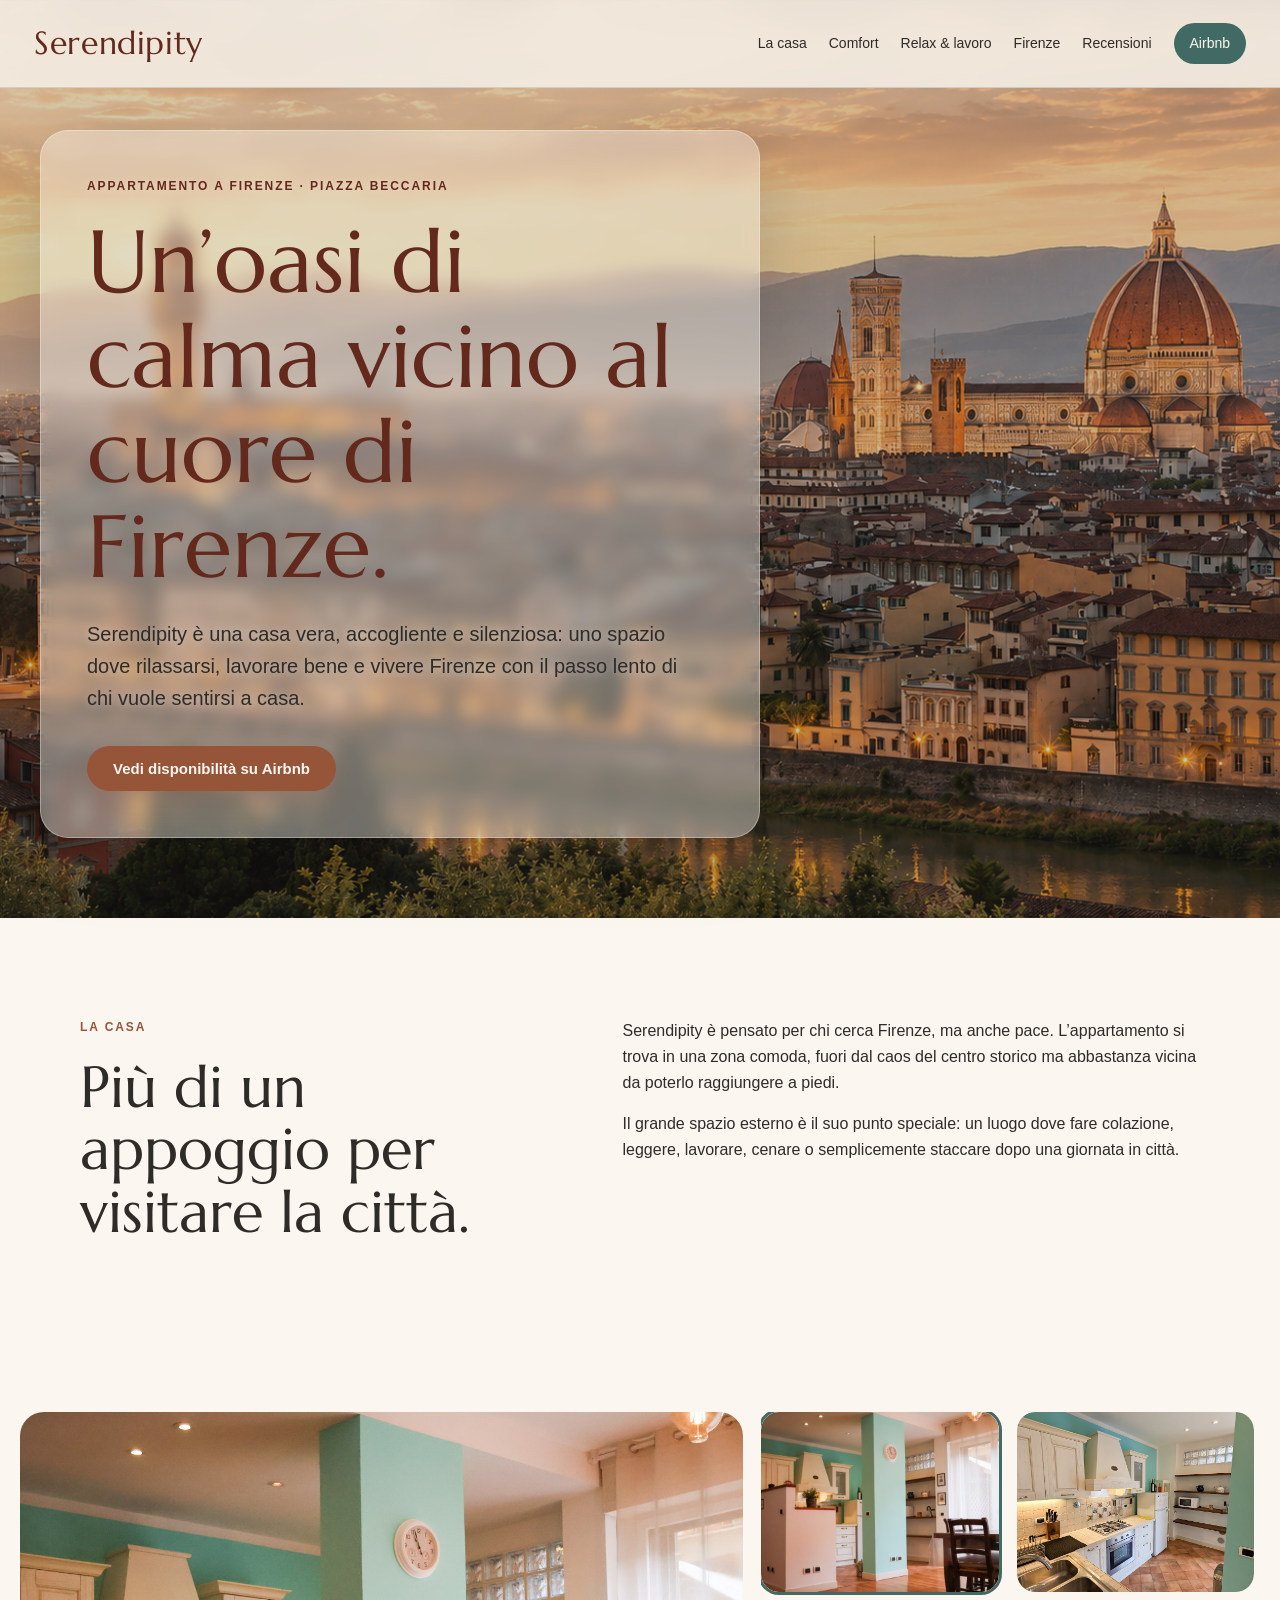
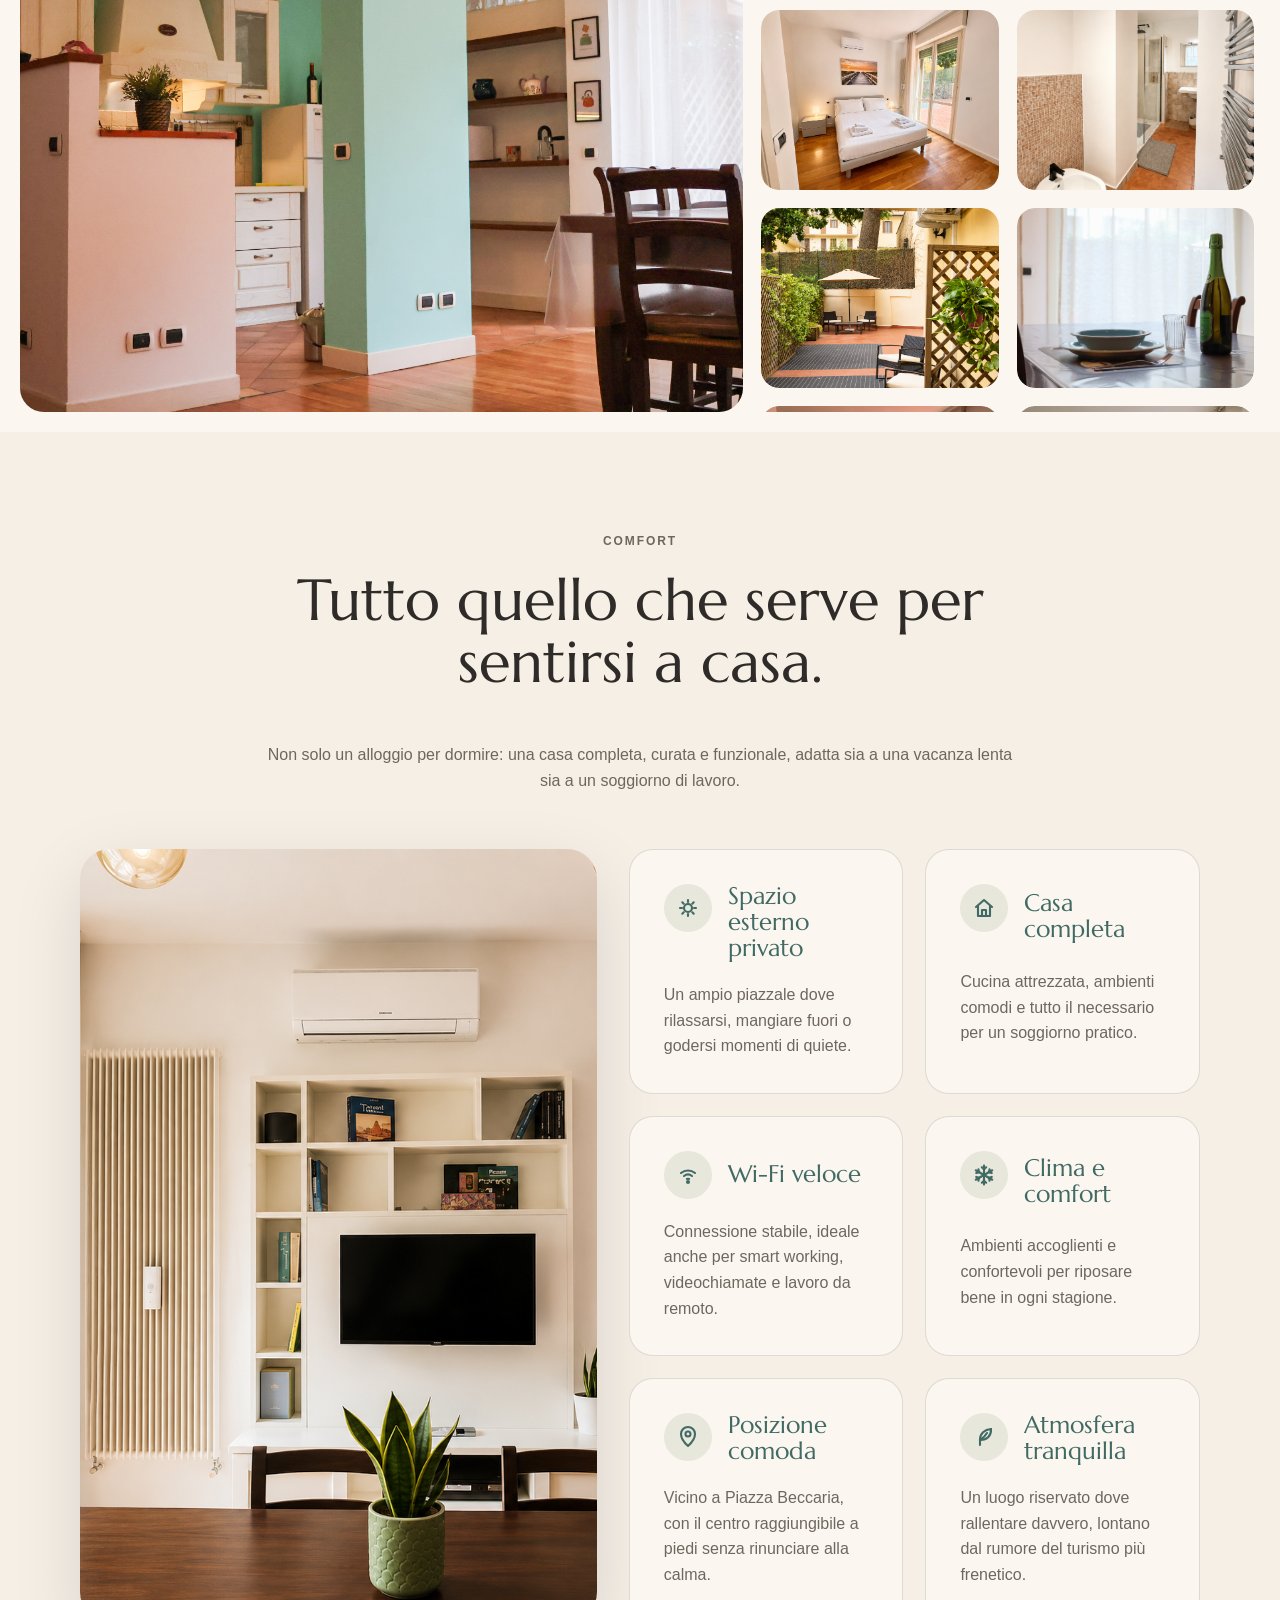
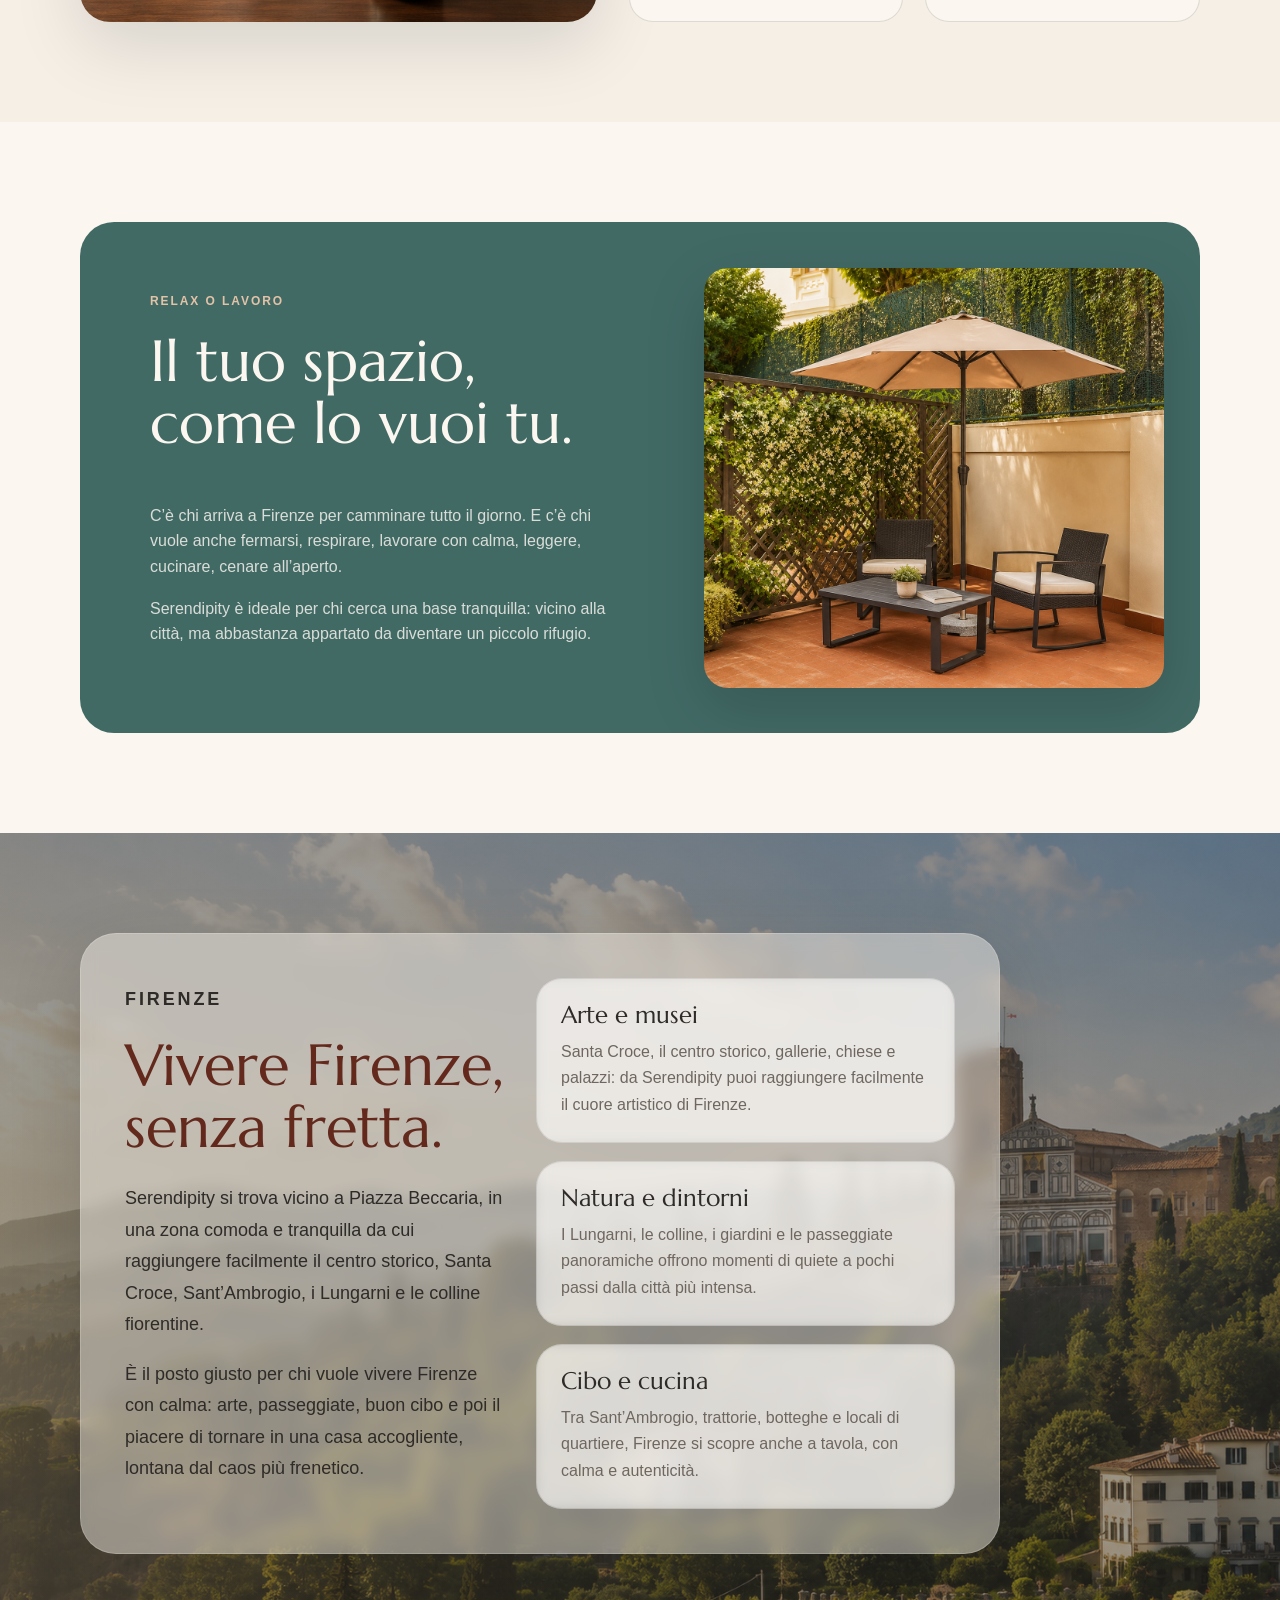
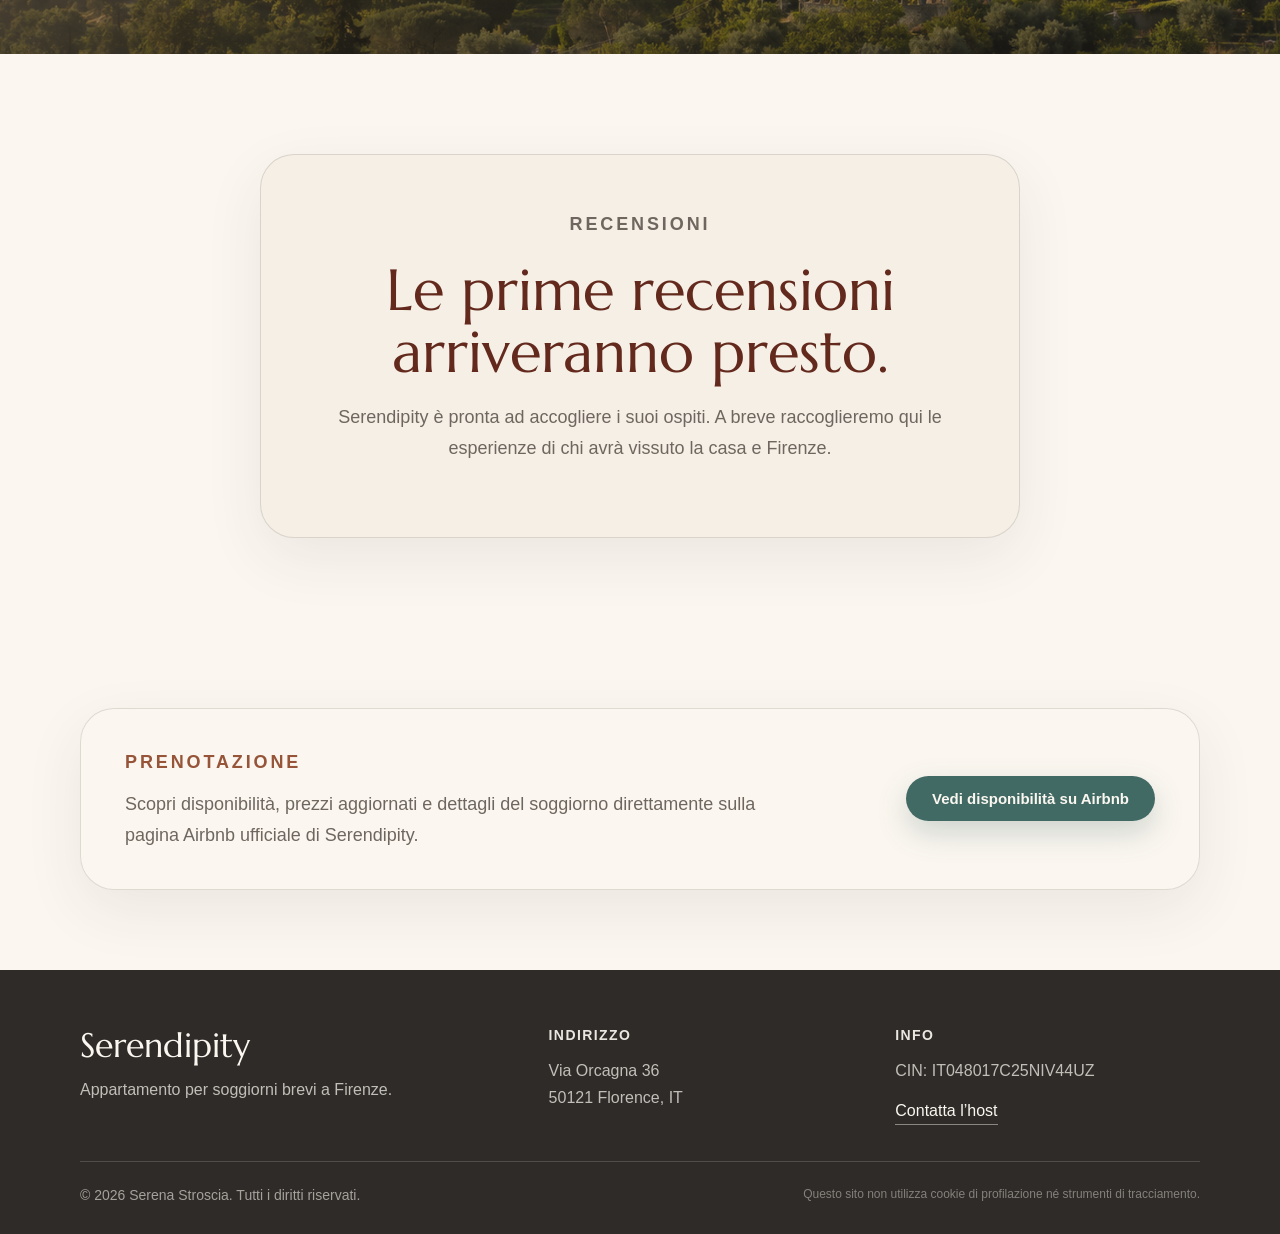
==== index.html @ 9a4d309a "Add files via upload sito serendipity versione 01" ====
<!DOCTYPE html>
<html lang="it">

<head>
  <meta charset="UTF-8" />
  <meta name="viewport" content="width=device-width, initial-scale=1.0" />

  <title>Serendipity Firenze Beccaria</title>
  <meta name="description"
    content="Serendipity Firenze Beccaria: un appartamento accogliente con spazio esterno privato, vicino al centro di Firenze." />

  <link rel="stylesheet" href="style.css" />
</head>

<body>

  <!-- HEADER -->
  <header class="site-header">
    <a href="#" class="logo">Serendipity</a>

    <nav class="main-nav">
      <a href="#casa">La casa</a>
      <a href="#servizi">Comfort</a>
      <a href="#relax">Relax & lavoro</a>
      <a href="#quartiere">Firenze</a>
      <a href="#recensioni">Recensioni</a>
      <a class="nav-cta" href="https://www.airbnb.it/h/serendipityfirenzebeccaria" target="_blank"
        rel="noopener noreferrer">
        Airbnb
      </a>
    </nav>
  </header>

  <!-- HERO -->
  <section class="hero">
    <div class="hero-content">
      <p class="eyebrow">Appartamento a Firenze · Piazza Beccaria</p>
      <h1>Un’oasi di calma vicino al cuore di Firenze.</h1>
      <p class="hero-text">
        Serendipity è una casa vera, accogliente e silenziosa: uno spazio dove rilassarsi,
        lavorare bene e vivere Firenze con il passo lento di chi vuole sentirsi a casa.
      </p>
      <a href="#prenota" class="btn primary">Vedi disponibilità su Airbnb</a>
    </div>
  </section>

  <!-- INTRO -->
  <section id="casa" class="section intro-section">
    <div class="container two-columns">
      <div>
        <p class="eyebrow">La casa</p>
        <h2>Più di un appoggio per visitare la città.</h2>
      </div>

      <div>
        <p>
          Serendipity è pensato per chi cerca Firenze, ma anche pace. L’appartamento si trova
          in una zona comoda, fuori dal caos del centro storico ma abbastanza vicina da poterlo
          raggiungere a piedi.
        </p>
        <p>
          Il grande spazio esterno è il suo punto speciale: un luogo dove fare colazione,
          leggere, lavorare, cenare o semplicemente staccare dopo una giornata in città.
        </p>
      </div>
    </div>
  </section>

  <!-- GALLERY -->
  <section class="gallery-section">
    <div class="gallery-viewer">
      <div class="gallery-featured">
        <img id="featuredImage" src="img/living.jpg" alt="Soggiorno di Serendipity">
      </div>

      <div class="gallery-thumbs">
        <button class="thumb is-active" type="button" data-full="img/living.jpg" data-alt="Soggiorno di Serendipity">
          <img src="img/living.jpg" alt="Anteprima soggiorno di Serendipity">
        </button>

        <button class="thumb" type="button" data-full="img/cucina.jpg" data-alt="Cucina di Serendipity">
          <img src="img/cucina.jpg" alt="Anteprima cucina di Serendipity">
        </button>

        <button class="thumb" type="button" data-full="img/camera.png" data-alt="Camera da letto di Serendipity">
          <img src="img/camera.png" alt="Anteprima camera da letto di Serendipity">
        </button>

        <button class="thumb" type="button" data-full="img/bagno.png" data-alt="Bagno di Serendipity">
          <img src="img/bagno.png" alt="Anteprima bagno di Serendipity">
        </button>

        <button class="thumb" type="button" data-full="img/esterno.png"
          data-alt="Spazio esterno privato di Serendipity">
          <img src="img/esterno.png" alt="Anteprima spazio esterno privato di Serendipity">
        </button>

        <button class="thumb" type="button" data-full="img/dettaglio.jpg" data-alt="Dettaglio di Serendipity">
          <img src="img/dettaglio.jpg" alt="Anteprima dettaglio di Serendipity">
        </button>

        <button class="thumb" type="button" data-full="img/foto-7.jpg" data-alt="Camera 01 di Serendipity">
          <img src="img/foto-7.jpg" alt="Anteprima camera 01 di Serendipity">
        </button>

        <button class="thumb" type="button" data-full="img/foto-8.jpg" data-alt="Camera 02 di Serendipity">
          <img src="img/foto-8.jpg" alt="Anteprima camera 02 di Serendipity">
        </button>

        <button class="thumb" type="button" data-full="img/foto-9.jpg" data-alt="Soggiorno 01 di Serendipity">
          <img src="img/foto-9.jpg" alt="Anteprima soggiorno 01 di Serendipity">
        </button>

        <button class="thumb" type="button" data-full="img/foto-10.jpg" data-alt="Soggiorno 02 di Serendipity">
          <img src="img/foto-10.jpg" alt="Anteprima soggiorno 02 di Serendipity">
        </button>

        <button class="thumb" type="button" data-full="img/foto-11.jpg" data-alt="Camera 03 di Serendipity">
          <img src="img/foto-11.jpg" alt="Anteprima camera 03 di Serendipity">
        </button>

        <button class="thumb" type="button" data-full="img/foto-12.jpg" data-alt="Esterno 01 di Serendipity">
          <img src="img/foto-12.jpg" alt="Anteprima esterno 01 di Serendipity">
        </button>

        <button class="thumb" type="button" data-full="img/foto-13.jpg" data-alt="Bagno 01 di Serendipity">
          <img src="img/foto-13.jpg" alt="Anteprima bagno 01 di Serendipity">
        </button>

        <button class="thumb" type="button" data-full="img/foto-14.jpg" data-alt="Soggiorno 03 di Serendipity">
          <img src="img/foto-14.jpg" alt="Anteprima soggiorno 03 di Serendipity">
        </button>

        <button class="thumb" type="button" data-full="img/foto-15.jpg" data-alt="Soggiorno 04 di Serendipity">
          <img src="img/foto-15.jpg" alt="Anteprima soggiorno 04 di Serendipity">
        </button>

        <button class="thumb" type="button" data-full="img/foto-16.jpg" data-alt="Esterno 02 di Serendipity">
          <img src="img/foto-16.jpg" alt="Anteprima esterno 02 di Serendipity">
        </button>
      </div>
    </div>
  </section>

  <!-- SERVIZI -->
  <section id="servizi" class="section services-section">
    <div class="container">
      <div class="section-heading center">
        <p class="eyebrow">Comfort</p>
        <h2>Tutto quello che serve per sentirsi a casa.</h2>
        <p>
          Non solo un alloggio per dormire: una casa completa, curata e funzionale,
          adatta sia a una vacanza lenta sia a un soggiorno di lavoro.
        </p>
      </div>

      <div class="comfort-grid">
        <div class="comfort-image">
          <img src="img/comfort.png" alt="Zona living e comfort di Serendipity">
        </div>

        <div class="cards-grid">
          <article class="card">
            <span class="icon" aria-hidden="true">
              <svg viewBox="0 0 24 24">
                <path d="M12 4v2" />
                <path d="M12 18v2" />
                <path d="M4 12h2" />
                <path d="M18 12h2" />
                <path d="M6.3 6.3l1.4 1.4" />
                <path d="M16.3 16.3l1.4 1.4" />
                <path d="M17.7 6.3l-1.4 1.4" />
                <path d="M7.7 16.3l-1.4 1.4" />
                <circle cx="12" cy="12" r="4" />
              </svg>
            </span>
            <h3>Spazio esterno privato</h3>
            <p>Un ampio piazzale dove rilassarsi, mangiare fuori o godersi momenti di quiete.</p>
          </article>

          <article class="card">
            <span class="icon" aria-hidden="true">
              <svg viewBox="0 0 24 24">
                <path d="M4 11l8-7 8 7" />
                <path d="M6 10.5V20h12v-9.5" />
                <path d="M10 20v-6h4v6" />
              </svg>
            </span>
            <h3>Casa completa</h3>
            <p>Cucina attrezzata, ambienti comodi e tutto il necessario per un soggiorno pratico.</p>
          </article>

          <article class="card">
            <span class="icon" aria-hidden="true">
              <svg viewBox="0 0 24 24">
                <path d="M5 10a11 11 0 0 1 14 0" />
                <path d="M8 13a6.5 6.5 0 0 1 8 0" />
                <path d="M11 16a2 2 0 0 1 2 0" />
                <circle cx="12" cy="19" r="1" />
              </svg>
            </span>
            <h3>Wi-Fi veloce</h3>
            <p>Connessione stabile, ideale anche per smart working, videochiamate e lavoro da remoto.</p>
          </article>

          <article class="card">
            <span class="icon" aria-hidden="true">
              <svg viewBox="0 0 24 24" xmlns="http://www.w3.org/2000/svg">
                <g>
                  <path d="M12 12V2.5" />
                  <path d="M12 6.3L9.8 4.3" />
                  <path d="M12 6.3L14.2 4.3" />
                </g>

                <g transform="rotate(60 12 12)">
                  <path d="M12 12V2.5" />
                  <path d="M12 6.3L9.8 4.3" />
                  <path d="M12 6.3L14.2 4.3" />
                </g>

                <g transform="rotate(120 12 12)">
                  <path d="M12 12V2.5" />
                  <path d="M12 6.3L9.8 4.3" />
                  <path d="M12 6.3L14.2 4.3" />
                </g>

                <g transform="rotate(180 12 12)">
                  <path d="M12 12V2.5" />
                  <path d="M12 6.3L9.8 4.3" />
                  <path d="M12 6.3L14.2 4.3" />
                </g>

                <g transform="rotate(240 12 12)">
                  <path d="M12 12V2.5" />
                  <path d="M12 6.3L9.8 4.3" />
                  <path d="M12 6.3L14.2 4.3" />
                </g>

                <g transform="rotate(300 12 12)">
                  <path d="M12 12V2.5" />
                  <path d="M12 6.3L9.8 4.3" />
                  <path d="M12 6.3L14.2 4.3" />
                </g>
              </svg>
            </span>

            <h3>Clima e comfort</h3>
            <p>Ambienti accoglienti e confortevoli per riposare bene in ogni stagione.</p>
          </article>

          <article class="card">
            <span class="icon" aria-hidden="true">
              <svg viewBox="0 0 24 24">
                <path d="M12 21s7-6.2 7-12a7 7 0 0 0-14 0c0 5.8 7 12 7 12z" />
                <circle cx="12" cy="9" r="2.5" />
              </svg>
            </span>
            <h3>Posizione comoda</h3>
            <p>Vicino a Piazza Beccaria, con il centro raggiungibile a piedi senza rinunciare alla calma.</p>
          </article>

          <article class="card">
            <span class="icon" aria-hidden="true">
              <svg viewBox="0 0 24 24">
                <path d="M19 4c-6.5.5-11 4.8-11 10.5V20" />
                <path d="M19 4c.3 6.8-3.8 11-10.5 11" />
                <path d="M8 15c2.5-1.4 5-3.8 7-7" />
              </svg>
            </span>
            <h3>Atmosfera tranquilla</h3>
            <p>Un luogo riservato dove rallentare davvero, lontano dal rumore del turismo più frenetico.</p>
          </article>
        </div>
      </div>
    </div>
  </section>

  <!-- RELAX / LAVORO -->
  <section id="relax" class="section split-section">
    <div class="container split-card">
      <div class="split-text">
        <p class="eyebrow">Relax o lavoro</p>
        <h2>Il tuo spazio, come lo vuoi tu.</h2>
        <p>
          C’è chi arriva a Firenze per camminare tutto il giorno. E c’è chi vuole anche fermarsi,
          respirare, lavorare con calma, leggere, cucinare, cenare all’aperto.
        </p>
        <p>
          Serendipity è ideale per chi cerca una base tranquilla: vicino alla città, ma abbastanza
          appartato da diventare un piccolo rifugio.
        </p>
      </div>

      <div class="split-visual">
        <img class="relax-photo" src="img/relax-esterno.png" alt="Spazio esterno per relax e lavoro">
      </div>
    </div>
  </section>

  <!-- FIRENZE -->
  <section id="quartiere" class="section neighborhood-section">
    <div class="container">
      <div class="neighborhood-panel">
        <div class="neighborhood-content">
          <p class="eyebrow">Firenze</p>
          <h2>Vivere Firenze, senza fretta.</h2>
          <p>
            Serendipity si trova vicino a Piazza Beccaria, in una zona comoda e tranquilla
            da cui raggiungere facilmente il centro storico, Santa Croce, Sant’Ambrogio,
            i Lungarni e le colline fiorentine.
          </p>
          <p>
            È il posto giusto per chi vuole vivere Firenze con calma: arte, passeggiate,
            buon cibo e poi il piacere di tornare in una casa accogliente, lontana dal caos
            più frenetico.
          </p>
        </div>

        <div class="neighborhood-cards">
          <article class="place-card">
            <h3>Arte e musei</h3>
            <p>
              Santa Croce, il centro storico, gallerie, chiese e palazzi: da Serendipity
              puoi raggiungere facilmente il cuore artistico di Firenze.
            </p>
          </article>

          <article class="place-card">
            <h3>Natura e dintorni</h3>
            <p>
              I Lungarni, le colline, i giardini e le passeggiate panoramiche offrono
              momenti di quiete a pochi passi dalla città più intensa.
            </p>
          </article>

          <article class="place-card">
            <h3>Cibo e cucina</h3>
            <p>
              Tra Sant’Ambrogio, trattorie, botteghe e locali di quartiere, Firenze si
              scopre anche a tavola, con calma e autenticità.
            </p>
          </article>
        </div>
      </div>
    </div>
  </section>

  <!-- RECENSIONI -->
  <section id="recensioni" class="section reviews-section">
    <div class="container">
      <div class="coming-soon-box">
        <p class="eyebrow">Recensioni</p>
        <h2>Le prime recensioni arriveranno presto.</h2>
        <p>
          Serendipity è pronta ad accogliere i suoi ospiti. A breve raccoglieremo qui
          le esperienze di chi avrà vissuto la casa e Firenze.
        </p>
      </div>
    </div>
  </section>

  <!-- PRENOTA -->
  <section id="prenota" class="section booking-section">
    <div class="container">
      <div class="booking-card">
        <div class="booking-text">
          <p class="eyebrow">Prenotazione</p>
          <p>
            Scopri disponibilità, prezzi aggiornati e dettagli del soggiorno direttamente
            sulla pagina Airbnb ufficiale di Serendipity.
          </p>
        </div>

        <a class="btn primary" href="https://www.airbnb.it/h/serendipityfirenzebeccaria" target="_blank"
          rel="noopener noreferrer">
          Vedi disponibilità su Airbnb
        </a>
      </div>
    </div>
  </section>

  <!-- FOOTER -->
  <footer class="site-footer">
    <div class="container">
      <div class="footer-grid">
        <div class="footer-brand">
          <h2>Serendipity</h2>
          <p>Appartamento per soggiorni brevi a Firenze.</p>
        </div>

        <div class="footer-info">
          <h3>Indirizzo</h3>
          <p>
            Via Orcagna 36<br>
            50121 Florence, IT
          </p>
        </div>

        <div class="footer-info">
          <h3>Info</h3>
          <p>CIN: IT048017C25NIV44UZ</p>
          <a href="https://www.airbnb.it/contact_host/1659531297505461030/send_message" target="_blank"
            rel="noopener noreferrer">
            Contatta l’host
          </a>
        </div>
      </div>

      <div class="footer-bottom">
        <p>© 2026 Serena Stroscia. Tutti i diritti riservati.</p>
        <p class="footer-disclaimer">
          Questo sito non utilizza cookie di profilazione né strumenti di tracciamento.
        </p>
      </div>
    </div>
  </footer>

  <!-- Cambio immagine gallery -->
  <script>
    const featuredImage = document.getElementById("featuredImage");
    const thumbs = document.querySelectorAll(".thumb");

    thumbs.forEach((thumb) => {
      thumb.addEventListener("click", () => {
        const newSrc = thumb.dataset.full;
        const newAlt = thumb.dataset.alt;

        featuredImage.src = newSrc;
        featuredImage.alt = newAlt;

        thumbs.forEach((item) => item.classList.remove("is-active"));
        thumb.classList.add("is-active");
      });
    });
  </script>

</body>

</html>
---- style.css ----
@font-face {
  font-family: "Inter";
  src: url("fonts/Inter/Inter.ttf") format("truetype");
  font-weight: 100 900;
  font-style: normal;
  font-display: swap;
}

@font-face {
  font-family: "Marcellus";
  src: url("fonts/Marcellus/Marcellus-Regular.ttf") format("truetype");
  font-weight: 400;
  font-style: normal;
  font-display: swap;
}

:root {
  --cream: #F5EFE6;
  --cream-light: #FBF7F0;
  --sage: #8F997C;
  --terracotta: #965439;
  --rosewood: #63291D;
  --teal: #426A65;
  --dark: #2E2B28;
  --muted: #6F675F;
  --line: rgba(46, 43, 40, 0.14);
}

* {
  box-sizing: border-box;
}

html {
  scroll-behavior: smooth;
}

body {
  margin: 0;
  font-family: "Inter", Arial, Helvetica, sans-serif;
  background: var(--cream);
  color: var(--dark);
  line-height: 1.6;
}

a {
  color: inherit;
  text-decoration: none;
}

p {
  margin-top: 0;
}

h1,
h2,
h3 {
  margin-top: 0;
  line-height: 1.08;
  font-family: "Marcellus", Georgia, serif;
  font-weight: 400;
}

h1 {
  font-size: clamp(44px, 7vw, 88px);
}

h2 {
  font-size: clamp(34px, 5vw, 58px);
}

h3 {
  font-size: 24px;
}

.container {
  width: min(1120px, calc(100% - 40px));
  margin: 0 auto;
}

.section {
  padding: 100px 0;
}

.eyebrow {
  text-transform: uppercase;
  letter-spacing: 0.16em;
  font-size: 12px;
  font-weight: 700;
  color: var(--terracotta);
  margin-bottom: 18px;
}

/* HEADER */

.site-header {
  position: fixed;
  top: 0;
  left: 0;
  width: 100%;
  z-index: 20;
  display: flex;
  align-items: center;
  justify-content: space-between;
  padding: 18px 34px;
  background: rgba(245, 239, 230, 0.88);
  backdrop-filter: blur(14px);
  border-bottom: 1px solid var(--line);
}

.logo {
  font-family: "Marcellus", Georgia, serif;
  font-size: 32px;
  font-weight: 400;
  letter-spacing: 0.02em;
  color: var(--rosewood);
}

.main-nav {
  display: flex;
  align-items: center;
  gap: 22px;
  font-size: 14px;
}

.main-nav a {
  color: var(--dark);
}

.main-nav a:hover {
  color: var(--terracotta);
}

.nav-cta {
  background: var(--teal);
  color: var(--cream-light) !important;
  padding: 9px 16px;
  border-radius: 999px;
  transition: background 0.25s ease, transform 0.25s ease;
}

.nav-cta:hover {
  background: #365854;
  color: var(--cream-light) !important;
  transform: translateY(-1px);
}

/* HERO */

.hero {
  min-height: 100vh;
  position: relative;
  display: flex;
  align-items: center;
  padding: 130px 40px 80px;
  background:
    linear-gradient(rgba(46, 43, 40, 0.18), rgba(46, 43, 40, 0.30)),
    url("img/hero-firenze.png");
  background-size: cover;
  background-position: center;
}

.hero-content {
  position: relative;
  z-index: 2;
  max-width: 720px;
  padding: 46px;
  background: rgba(251, 247, 240, 0.40);
  border: 1px solid rgba(251, 247, 240, 0.35);
  border-radius: 28px;
  backdrop-filter: blur(8px);
  box-shadow: 0 24px 70px rgba(0, 0, 0, 0.16);
}

.hero-content .eyebrow {
  color: #63291D;
  text-shadow: 0 1px 8px rgba(251, 247, 240, 0.45);
}

.hero-content h1 {
  color: var(--rosewood);
  margin-bottom: 24px;
}

.hero-text {
  font-size: 20px;
  color: #2E2B28;
  max-width: 620px;
  margin-bottom: 32px;
  font-weight: 500;
  text-shadow: 0 1px 8px rgba(251, 247, 240, 0.45);
}

/* INTRO */

.two-columns {
  display: grid;
  grid-template-columns: 0.9fr 1.1fr;
  gap: 70px;
  align-items: start;
}

.intro-section {
  background: var(--cream-light);
}

/* GALLERY */

.gallery-section {
  padding: 20px;
  background: var(--cream-light);
}

.gallery-viewer {
  display: grid;
  grid-template-columns: 1.45fr 1fr;
  gap: 18px;
  align-items: stretch;
}

.gallery-featured {
  height: 600px;
}

.gallery-featured img {
  width: 100%;
  height: 100%;
  object-fit: cover;
  border-radius: 24px;
  display: block;
}

.gallery-thumbs {
  display: grid;
  grid-template-columns: repeat(2, 1fr);
  gap: 18px;
  height: 600px;
  max-height: 600px;
  overflow-y: auto;
  padding-right: 6px;
}

.gallery-thumbs::-webkit-scrollbar {
  width: 8px;
}

.gallery-thumbs::-webkit-scrollbar-thumb {
  background: rgba(46, 43, 40, 0.18);
  border-radius: 999px;
}

.gallery-thumbs::-webkit-scrollbar-track {
  background: transparent;
}

.thumb {
  width: 100%;
  height: 180px;
  padding: 0;
  border: 0;
  background: none;
  cursor: pointer;
  border-radius: 18px;
  overflow: hidden;
  display: block;
  position: relative;
  transition: transform 0.2s ease, box-shadow 0.2s ease;
}

.thumb img {
  width: 100%;
  height: 100%;
  object-fit: cover;
  display: block;
  border-radius: 18px;
}

.thumb:hover {
  transform: translateY(-2px);
}

.thumb.is-active {
  box-shadow: 0 0 0 3px var(--teal);
}

/* SERVICES */

.services-section {
  background: var(--cream);
}

.section-heading {
  max-width: 760px;
  margin-bottom: 56px;
}

.section-heading.center {
  text-align: center;
  margin-left: auto;
  margin-right: auto;
}

.section-heading p {
  color: var(--muted);
}

.cards-grid {
  display: grid;
  grid-template-columns: repeat(2, 1fr);
  gap: 22px;
}

.card {
  background: var(--cream-light);
  padding: 34px;
  border-radius: 24px;
  border: 1px solid var(--line);
  min-height: 240px;

  display: grid;
  grid-template-columns: 48px 1fr;
  column-gap: 16px;
  align-items: start;
}

.icon {
  width: 48px;
  height: 48px;
  border-radius: 999px;
  display: inline-flex;
  align-items: center;
  justify-content: center;
  background: rgba(143, 153, 124, 0.18);
  color: var(--teal);
  margin-bottom: 0;
  grid-column: 1;
  grid-row: 1;
}

.icon svg {
  width: 24px;
  height: 24px;
  fill: none;
  stroke: currentColor;
  stroke-width: 2.1;
  stroke-linecap: round;
  stroke-linejoin: round;
}

.card h3 {
  color: var(--teal);
  margin: 0;
  grid-column: 2;
  grid-row: 1;
  align-self: center;
}

.card p {
  color: var(--muted);
  grid-column: 1 / -1;
  margin-top: 20px;
  margin-bottom: 0;
}

.comfort-grid {
  display: grid;
  grid-template-columns: 0.95fr 1.05fr;
  gap: 32px;
  align-items: stretch;
}

.comfort-image {
  height: 100%;
}

.comfort-image img {
  width: 100%;
  height: 100%;
  min-height: 620px;
  object-fit: cover;
  border-radius: 30px;
  display: block;
  box-shadow: 0 24px 70px rgba(0, 0, 0, 0.12);
}

/* SPLIT */

.split-section {
  background: var(--cream-light);
}

.split-card {
  display: grid;
  grid-template-columns: 1.1fr 0.9fr;
  align-items: center;
  background: var(--teal);
  border-radius: 34px;
  overflow: hidden;
}

.split-visual {
  padding: 28px 28px 28px 0;
  display: flex;
  align-items: center;
  justify-content: center;
}

.relax-photo {
  width: 100%;
  max-width: 460px;
  height: 420px;
  object-fit: cover;
  border-radius: 24px;
  display: block;
  box-shadow: 0 20px 60px rgba(0, 0, 0, 0.16);
}

.split-text {
  padding: 70px;
  color: var(--cream-light);
}

.split-text .eyebrow {
  color: #E3C3A8;
}

.split-text p {
  color: rgba(251, 247, 240, 0.82);
}

.split-text h2 {
  color: var(--cream-light);
}

/* NEIGHBORHOOD */

.neighborhood-section {
  position: relative;
  background:
    linear-gradient(rgba(46, 43, 40, 0.48), rgba(46, 43, 40, 0.48)),
    url("img/san-miniato-area.png");
  background-size: cover;
  background-position: 72% 24%;
  background-repeat: no-repeat;
}

.neighborhood-section .container {
  position: relative;
  z-index: 2;
}

.neighborhood-panel {
  display: grid;
  grid-template-columns: 0.95fr 1.05fr;
  gap: 32px;
  align-items: center;

  width: 100%;
  max-width: 920px;
  margin-right: auto;

  padding: 44px;
  border: 1px solid rgba(251, 247, 240, 0.20);
  border-radius: 36px;
  background: rgba(251, 247, 240, 0.45);
  backdrop-filter: blur(8px);
  box-shadow: 0 24px 70px rgba(46, 43, 40, 0.18);
}

.neighborhood-content h2 {
  max-width: 520px;
  margin-bottom: 24px;
  color: var(--rosewood);
}

.neighborhood-content p {
  max-width: 560px;
  margin-bottom: 18px;
  color: var(--dark);
  font-size: 18px;
  line-height: 1.75;
}

.neighborhood-cards {
  display: grid;
  gap: 18px;
}

.place-card {
  padding: 24px;
  border-radius: 26px;
  background: rgba(255, 255, 255, 0.45);
  border: 1px solid rgba(46, 43, 40, 0.10);
  backdrop-filter: blur(6px);
  transition: transform 0.25s ease, box-shadow 0.25s ease;
}

.place-card:hover {
  transform: translateY(-4px);
  box-shadow: 0 18px 44px rgba(46, 43, 40, 0.12);
}

.place-card h3 {
  margin-bottom: 10px;
  color: var(--dark);
}

.place-card p {
  margin: 0;
  color: var(--muted);
  line-height: 1.65;
}

/* REVIEWS */

.reviews-section {
  background: var(--cream-light);
}

.coming-soon-box {
  max-width: 760px;
  margin: 0 auto;
  text-align: center;
  padding: 54px 42px;
  border-radius: 34px;
  background: var(--cream);
  border: 1px solid var(--line);
  box-shadow: 0 20px 60px rgba(46, 43, 40, 0.08);
}

.coming-soon-box h2 {
  color: var(--rosewood);
  margin-bottom: 18px;
}

.coming-soon-box p {
  color: var(--muted);
  font-size: 18px;
  line-height: 1.75;
}

/* BOOKING */

.booking-section {
  background: var(--cream-light);
  padding-top: 70px;
  padding-bottom: 80px;
}

.booking-card {
  display: flex;
  align-items: center;
  justify-content: space-between;
  gap: 34px;
  padding: 38px 44px;
  border-radius: 34px;
  background: rgba(251, 247, 240, 0.82);
  border: 1px solid var(--line);
  box-shadow: 0 20px 60px rgba(46, 43, 40, 0.08);
}

.booking-text {
  max-width: 650px;
}

.booking-text .eyebrow {
  margin-bottom: 12px;
  color: var(--terracotta);
}

.booking-text p {
  margin: 0;
  color: var(--muted);
  font-size: 18px;
  line-height: 1.7;
}

.btn {
  display: inline-flex;
  align-items: center;
  justify-content: center;
  padding: 15px 26px;
  border-radius: 999px;
  text-decoration: none;
  font-weight: 600;
  font-size: 15px;
  line-height: 1;
  transition: transform 0.25s ease, box-shadow 0.25s ease, background 0.25s ease;
}

.btn.primary {
  background: var(--terracotta);
  color: var(--cream-light);
  box-shadow: 0 12px 30px rgba(150, 84, 57, 0.22);
}

.btn.primary:hover {
  transform: translateY(-2px);
  background: var(--rosewood);
  box-shadow: 0 16px 38px rgba(99, 41, 29, 0.24);
}

.booking-card .btn.primary {
  background: var(--teal);
  color: var(--cream-light);
  border-radius: 999px;
  box-shadow: 0 12px 30px rgba(66, 106, 101, 0.24);
}

.booking-card .btn.primary:hover {
  background: #365854;
  color: var(--cream-light);
  box-shadow: 0 16px 38px rgba(66, 106, 101, 0.30);
}

/* FOOTER */

.site-footer {
  background: var(--dark);
  color: var(--cream-light);
  padding: 58px 0 28px;
}

.footer-grid {
  display: grid;
  grid-template-columns: 1.4fr 1fr 1fr;
  gap: 42px;
  padding-bottom: 36px;
  border-bottom: 1px solid rgba(251, 247, 240, 0.16);
}

.footer-brand h2 {
  margin-bottom: 12px;
  font-family: "Marcellus", Georgia, serif;
  font-size: 34px;
  font-weight: 400;
  color: var(--cream-light);
}

.footer-brand p,
.footer-info p {
  margin: 0;
  color: rgba(251, 247, 240, 0.72);
  line-height: 1.7;
}

.footer-info h3 {
  margin-bottom: 14px;
  font-family: "Inter", Arial, Helvetica, sans-serif;
  font-size: 14px;
  font-weight: 700;
  letter-spacing: 0.10em;
  text-transform: uppercase;
  color: rgba(251, 247, 240, 0.92);
}

.footer-info a {
  display: inline-block;
  margin-top: 14px;
  color: var(--cream-light);
  text-decoration: none;
  border-bottom: 1px solid rgba(251, 247, 240, 0.45);
  transition: color 0.25s ease, border-color 0.25s ease;
}

.footer-info a:hover {
  color: var(--cream);
  border-color: var(--cream);
}

.footer-bottom {
  display: flex;
  justify-content: space-between;
  align-items: center;
  gap: 28px;
  padding-top: 22px;
}

.footer-bottom p {
  margin: 0;
  color: rgba(251, 247, 240, 0.58);
  font-size: 14px;
}

.footer-disclaimer {
  max-width: none;
  text-align: right;
  white-space: nowrap;
  font-size: 12px !important;
  color: rgba(251, 247, 240, 0.42) !important;
}

/* MOBILE */

@media (max-width: 900px) {
  .site-header {
    padding: 14px 20px;
  }

  .main-nav {
    display: none;
  }

  .logo {
    font-size: 26px;
  }

  .hero {
    padding: 110px 20px 50px;
    min-height: 90vh;
  }

  .hero-content {
    padding: 30px;
    border-radius: 22px;
  }

  .hero-text {
    font-size: 17px;
  }

  .section {
    padding: 70px 0;
  }

  .two-columns,
  .split-card,
  .footer-grid {
    grid-template-columns: 1fr;
    gap: 34px;
  }

  .gallery-viewer {
    grid-template-columns: 1fr;
  }

  .gallery-featured {
    height: 320px;
  }

  .gallery-thumbs {
    grid-template-columns: repeat(2, 1fr);
    height: 420px;
    max-height: 420px;
    overflow-y: auto;
  }

  .thumb {
    height: 145px;
  }

  .cards-grid {
    grid-template-columns: 1fr;
  }

  .split-text {
    padding: 38px;
  }

  .comfort-image {
    position: static;
  }

  .comfort-image img {
    height: 360px;
  }

  .comfort-grid {
    grid-template-columns: 1fr;
  }

  .comfort-image img {
    min-height: 360px;
  }

  .split-visual {
    padding: 0 24px 24px;
  }

  .relax-photo {
    max-width: 100%;
    height: 320px;
  }

  .neighborhood-section {
    background-position: 68% 20%;
  }

  .neighborhood-panel {
    grid-template-columns: 1fr;
    padding: 34px 24px;
  }

  .neighborhood-content p {
    font-size: 16px;
  }

  .booking-card {
    flex-direction: column;
    align-items: flex-start;
    padding: 34px 26px;
  }

  .booking-card .btn.primary {
    width: 100%;
    text-align: center;
  }

  .footer-grid {
    grid-template-columns: 1fr;
    gap: 28px;
  }

  .footer-bottom {
    flex-direction: column;
    align-items: flex-start;
  }

  .footer-disclaimer {
    text-align: left;
    white-space: normal;
  }

}
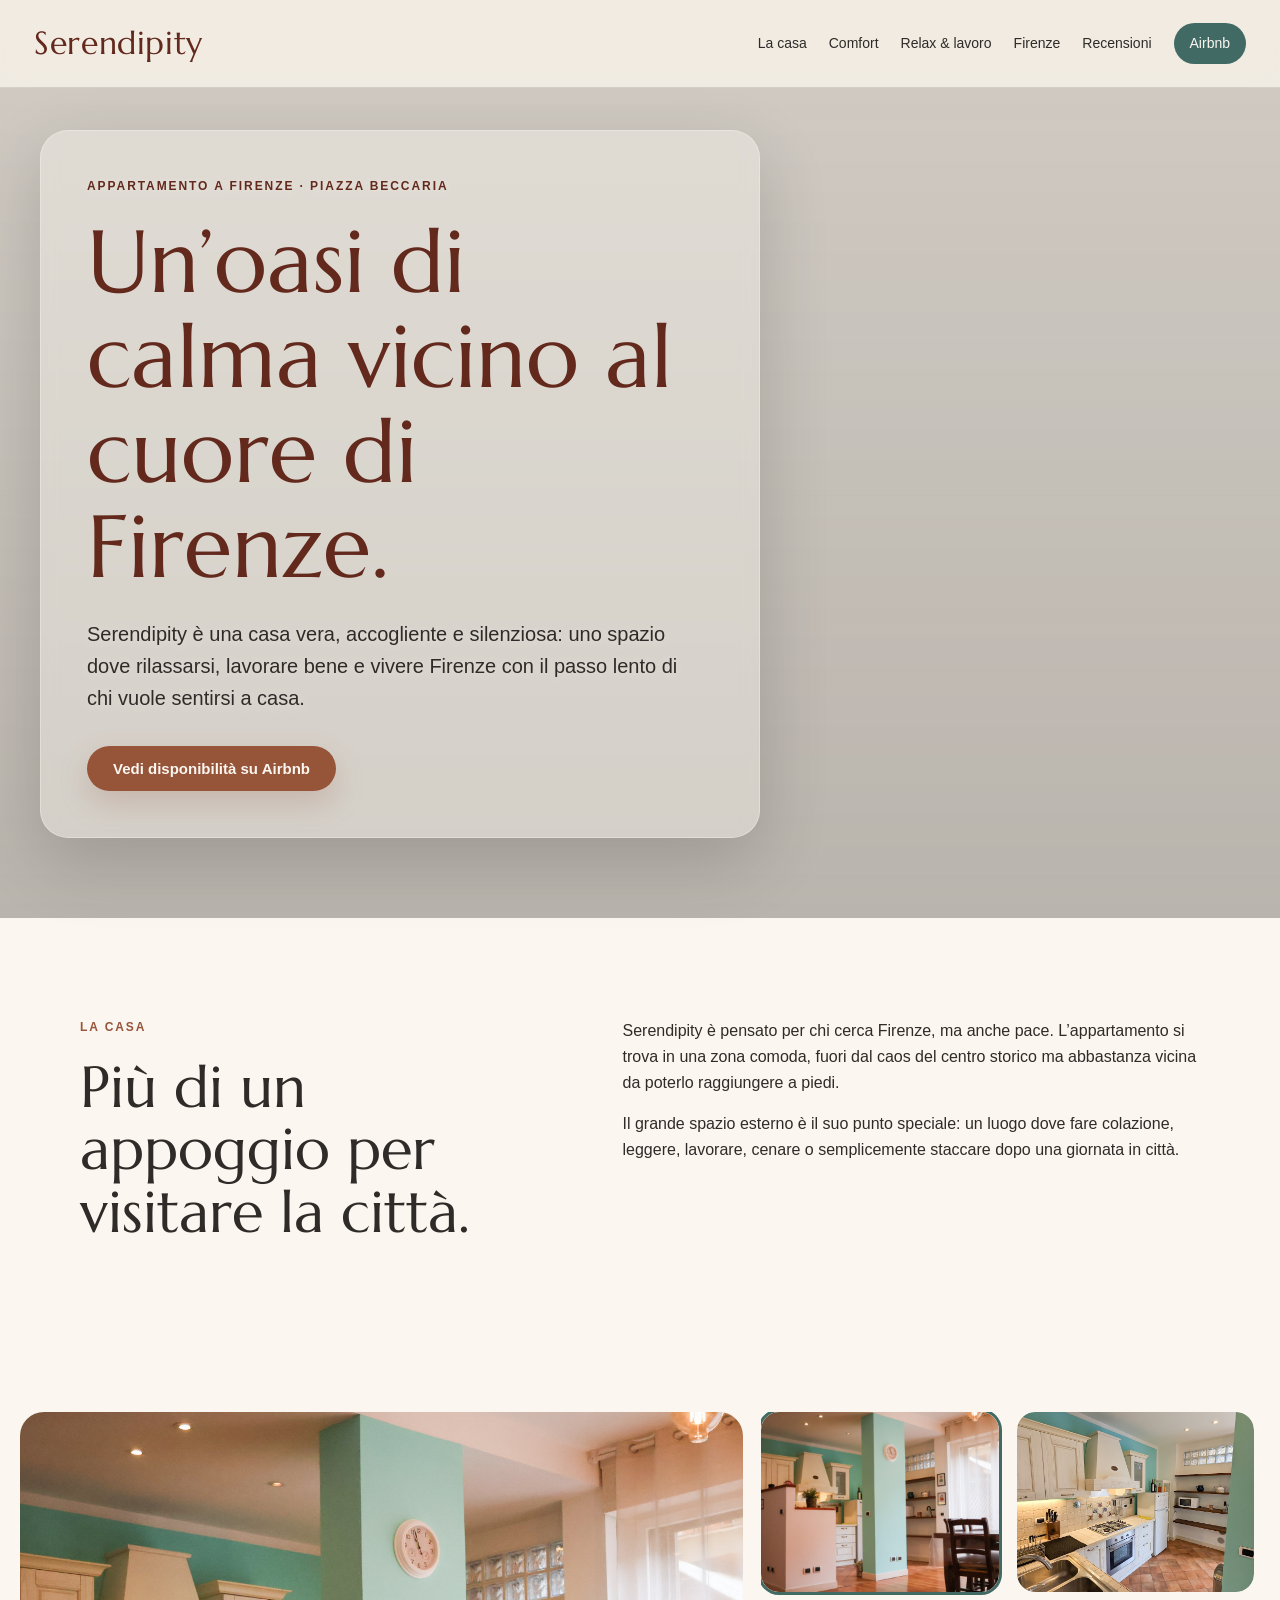
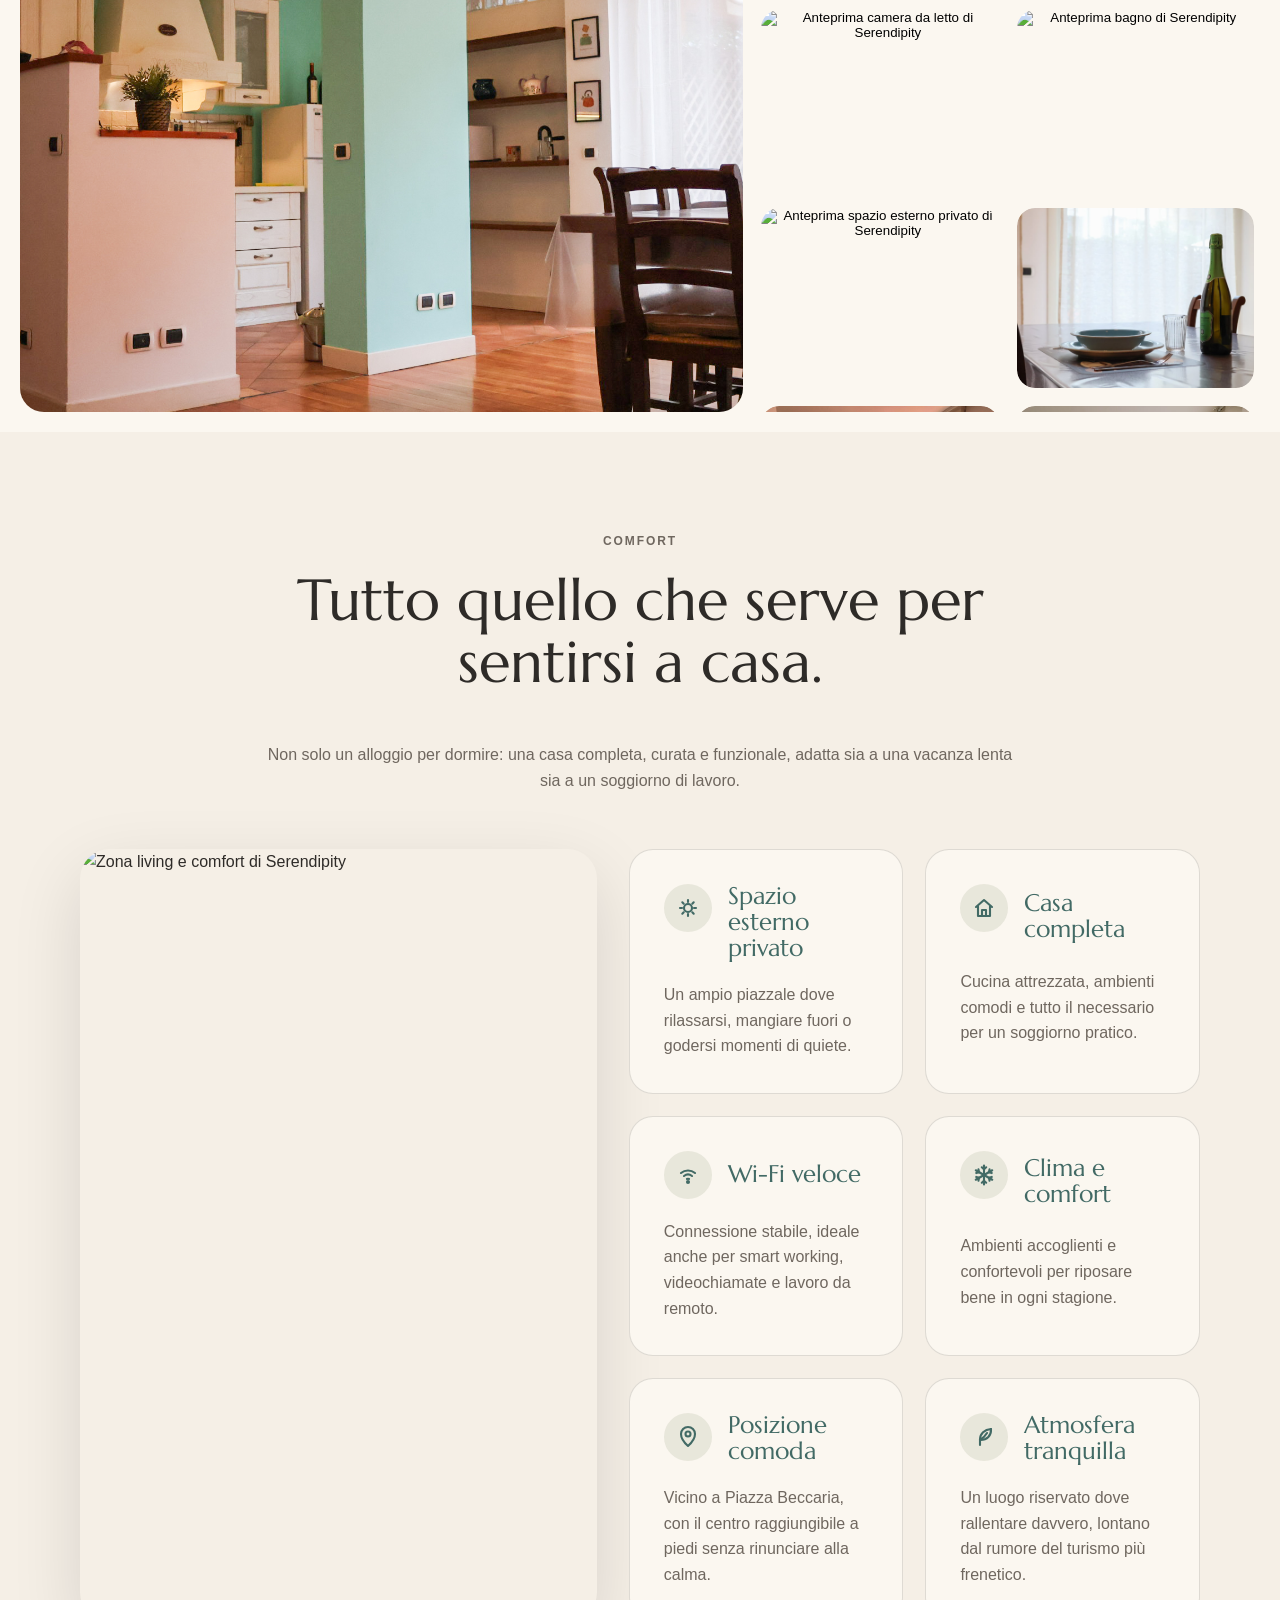
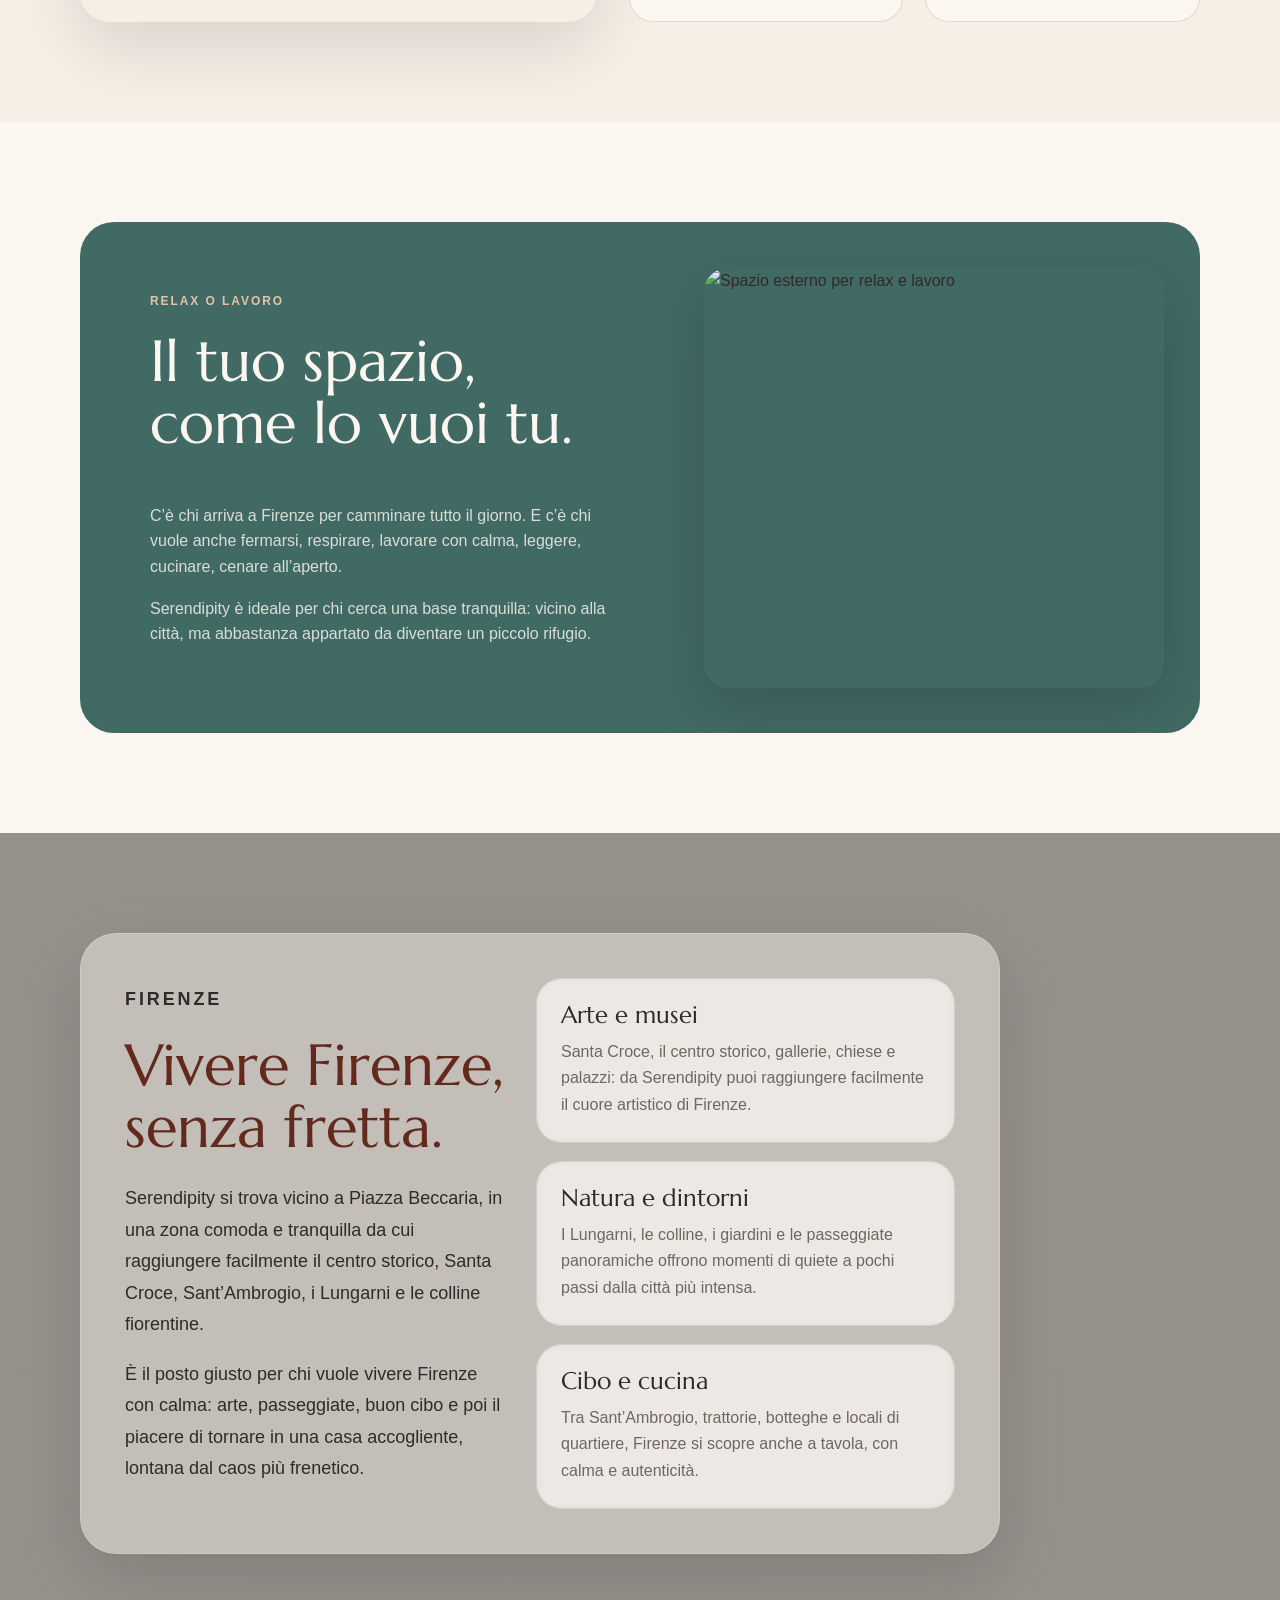
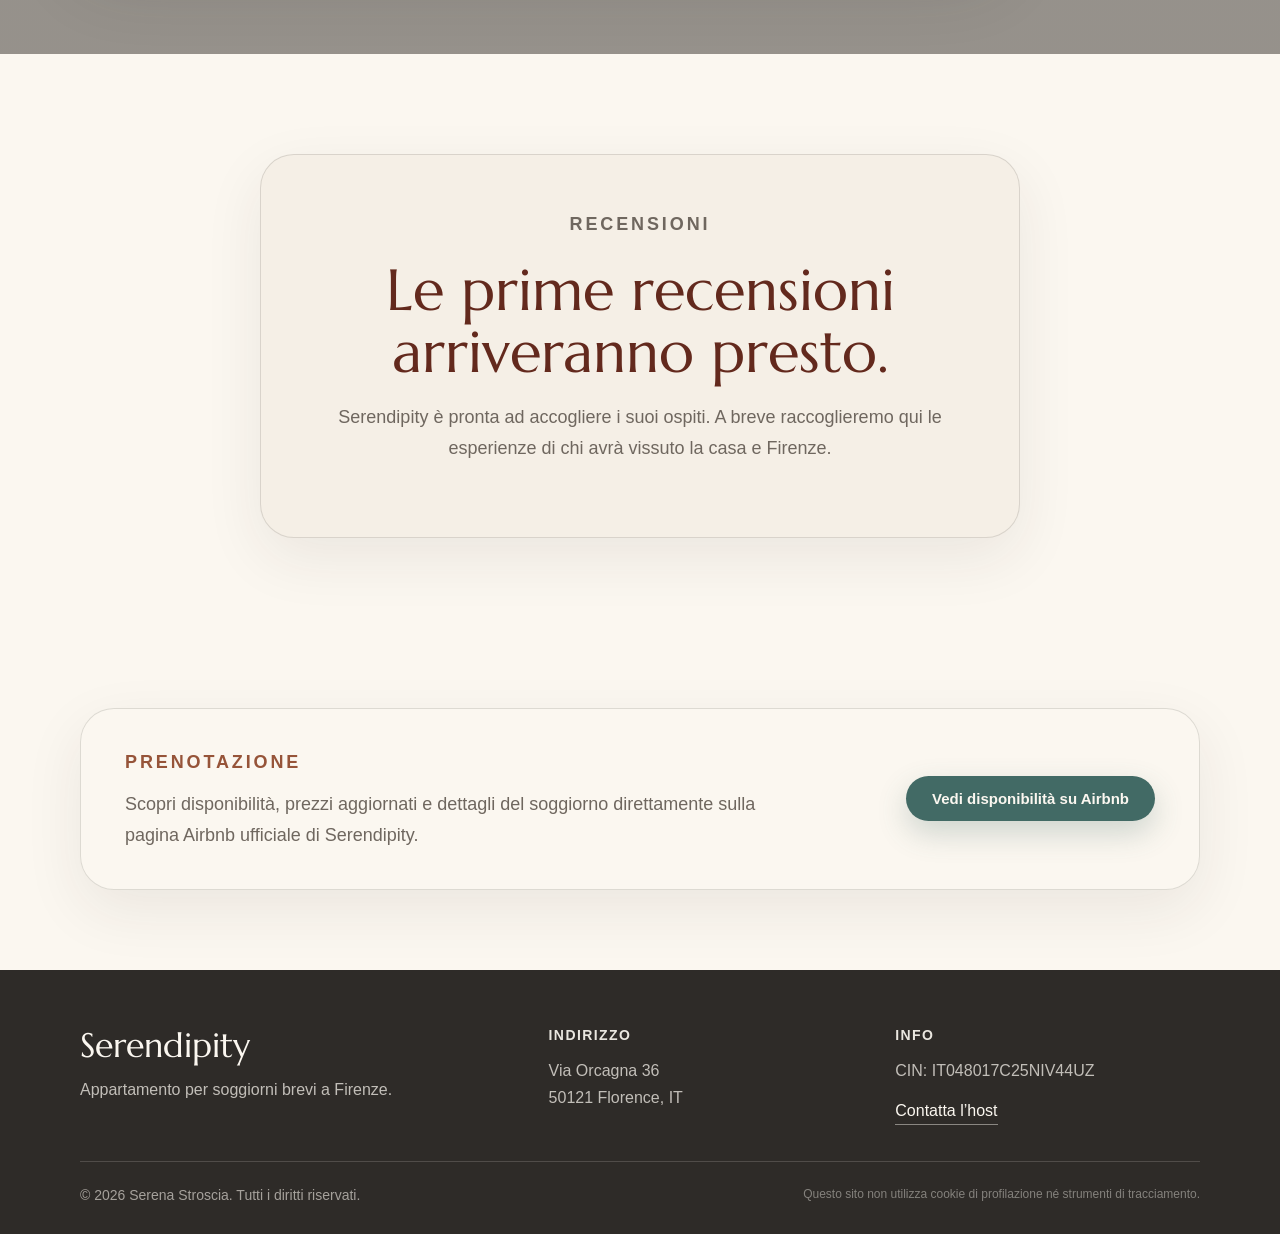
==== commit 64ad763f: "Add files via upload" ====
--- a/index.html
+++ b/index.html
@@ -82,17 +82,17 @@
           <img src="img/cucina.jpg" alt="Anteprima cucina di Serendipity">
         </button>
 
-        <button class="thumb" type="button" data-full="img/camera.png" data-alt="Camera da letto di Serendipity">
-          <img src="img/camera.png" alt="Anteprima camera da letto di Serendipity">
-        </button>
-
-        <button class="thumb" type="button" data-full="img/bagno.png" data-alt="Bagno di Serendipity">
-          <img src="img/bagno.png" alt="Anteprima bagno di Serendipity">
-        </button>
-
-        <button class="thumb" type="button" data-full="img/esterno.png"
+        <button class="thumb" type="button" data-full="img/camera.jpg" data-alt="Camera da letto di Serendipity">
+          <img src="img/camera.jpg" alt="Anteprima camera da letto di Serendipity">
+        </button>
+
+        <button class="thumb" type="button" data-full="img/bagno.jpg" data-alt="Bagno di Serendipity">
+          <img src="img/bagno.jpg" alt="Anteprima bagno di Serendipity">
+        </button>
+
+        <button class="thumb" type="button" data-full="img/esterno.jpg"
           data-alt="Spazio esterno privato di Serendipity">
-          <img src="img/esterno.png" alt="Anteprima spazio esterno privato di Serendipity">
+          <img src="img/esterno.jpg" alt="Anteprima spazio esterno privato di Serendipity">
         </button>
 
         <button class="thumb" type="button" data-full="img/dettaglio.jpg" data-alt="Dettaglio di Serendipity">
@@ -156,7 +156,7 @@
 
       <div class="comfort-grid">
         <div class="comfort-image">
-          <img src="img/comfort.png" alt="Zona living e comfort di Serendipity">
+          <img src="img/comfort.jpg" alt="Zona living e comfort di Serendipity">
         </div>
 
         <div class="cards-grid">
@@ -292,7 +292,7 @@
       </div>
 
       <div class="split-visual">
-        <img class="relax-photo" src="img/relax-esterno.png" alt="Spazio esterno per relax e lavoro">
+        <img class="relax-photo" src="img/relax-esterno.jpg" alt="Spazio esterno per relax e lavoro">
       </div>
     </div>
   </section>
--- a/style.css
+++ b/style.css
@@ -154,7 +154,7 @@
   padding: 130px 40px 80px;
   background:
     linear-gradient(rgba(46, 43, 40, 0.18), rgba(46, 43, 40, 0.30)),
-    url("img/hero-firenze.png");
+    url("img/hero-firenze.jpg");
   background-size: cover;
   background-position: center;
 }
@@ -437,7 +437,7 @@
   position: relative;
   background:
     linear-gradient(rgba(46, 43, 40, 0.48), rgba(46, 43, 40, 0.48)),
-    url("img/san-miniato-area.png");
+    url("img/san-miniato-area.jpg");
   background-size: cover;
   background-position: 72% 24%;
   background-repeat: no-repeat;
@@ -729,23 +729,44 @@
     gap: 34px;
   }
 
+  /* Gallery mobile: solo immagini grandi una sotto l'altra */
   .gallery-viewer {
+    display: block;
+  }
+
+  .gallery-featured {
+    display: none;
+  }
+
+  .gallery-thumbs {
+    display: grid;
     grid-template-columns: 1fr;
-  }
-
-  .gallery-featured {
-    height: 320px;
-  }
-
-  .gallery-thumbs {
-    grid-template-columns: repeat(2, 1fr);
-    height: 420px;
-    max-height: 420px;
-    overflow-y: auto;
-  }
-
-  .thumb {
-    height: 145px;
+    gap: 16px;
+    height: auto;
+    max-height: none;
+    overflow: visible;
+    padding-right: 0;
+  }
+
+  .gallery-thumbs .thumb {
+    height: 260px;
+    border-radius: 24px;
+    cursor: default;
+  }
+
+  .gallery-thumbs .thumb img {
+    width: 100%;
+    height: 100%;
+    object-fit: cover;
+  }
+
+  .gallery-thumbs .thumb.is-active {
+    outline: none;
+    border-color: var(--line);
+  }
+
+  .gallery-thumbs .thumb:nth-child(n + 6) {
+    display: none;
   }
 
   .cards-grid {
@@ -762,14 +783,11 @@
 
   .comfort-image img {
     height: 360px;
+    min-height: 360px;
   }
 
   .comfort-grid {
     grid-template-columns: 1fr;
-  }
-
-  .comfort-image img {
-    min-height: 360px;
   }
 
   .split-visual {
@@ -819,5 +837,4 @@
     text-align: left;
     white-space: normal;
   }
-
 }
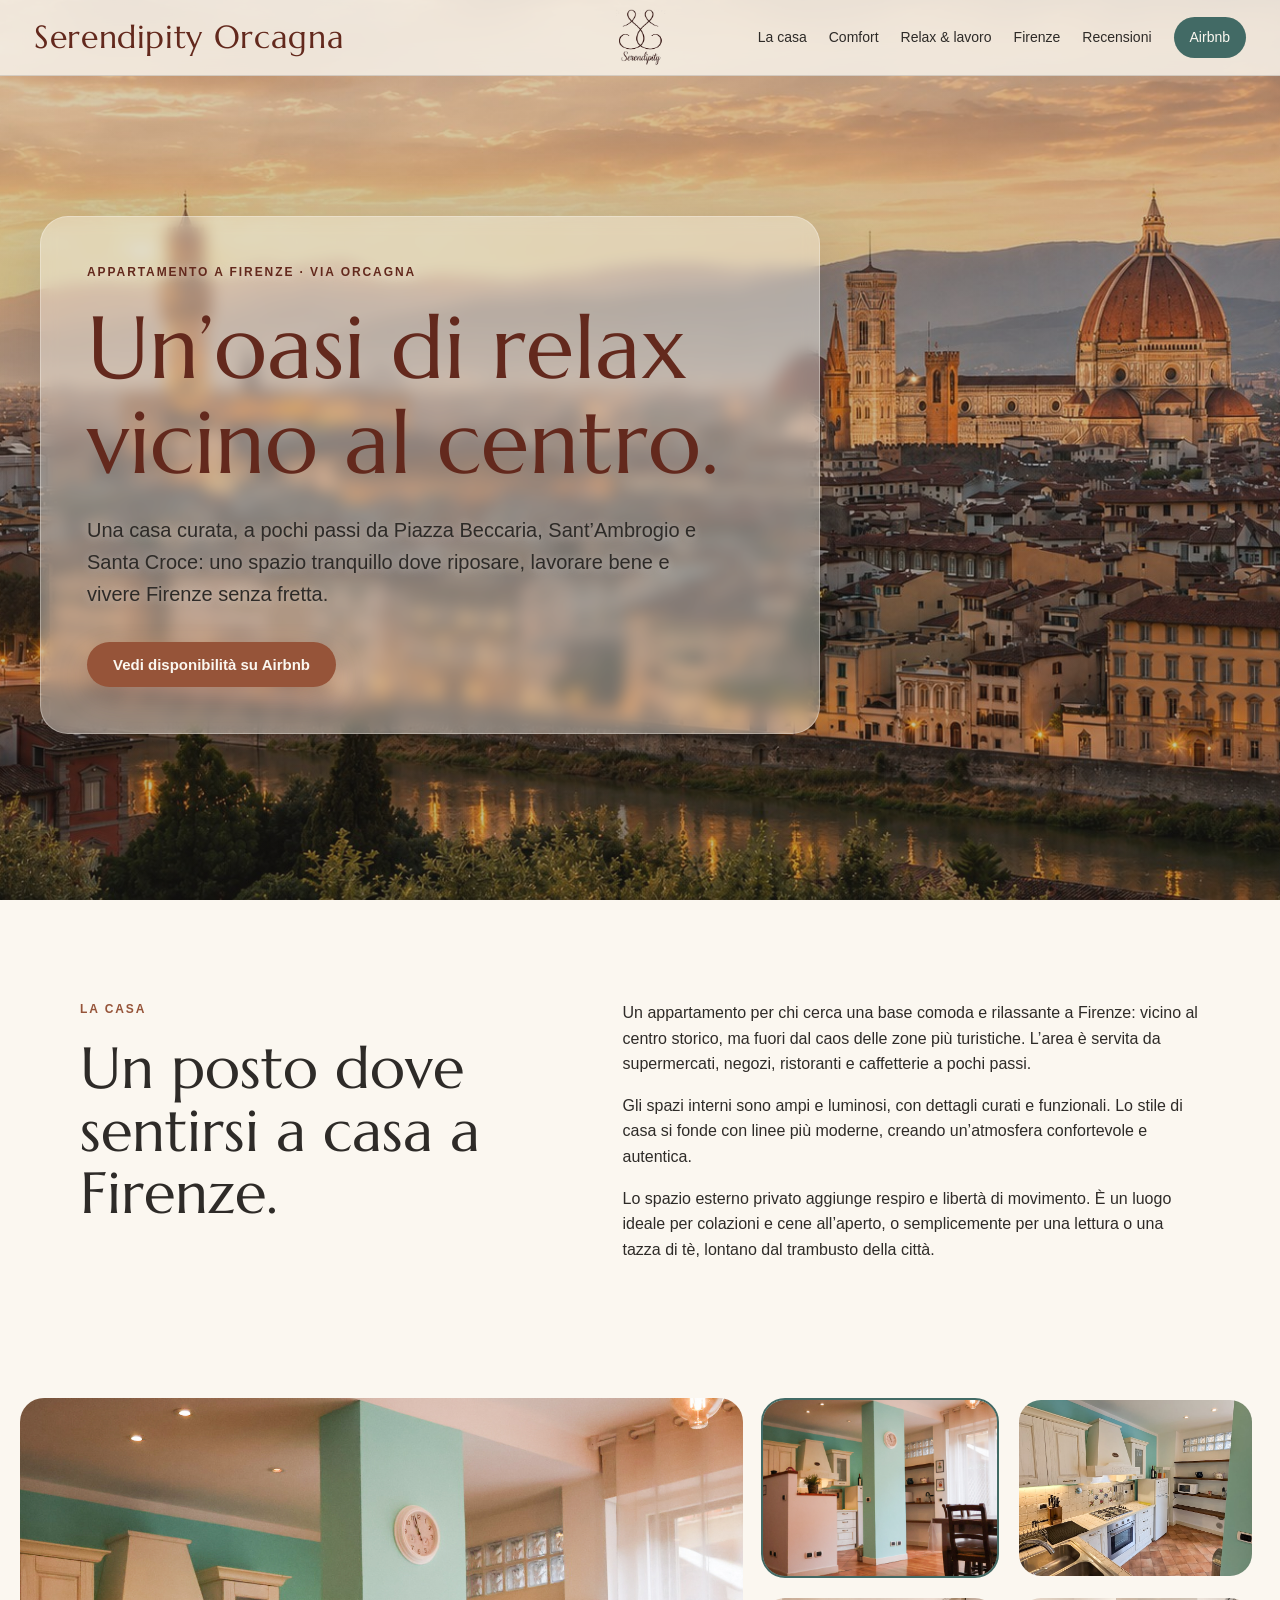
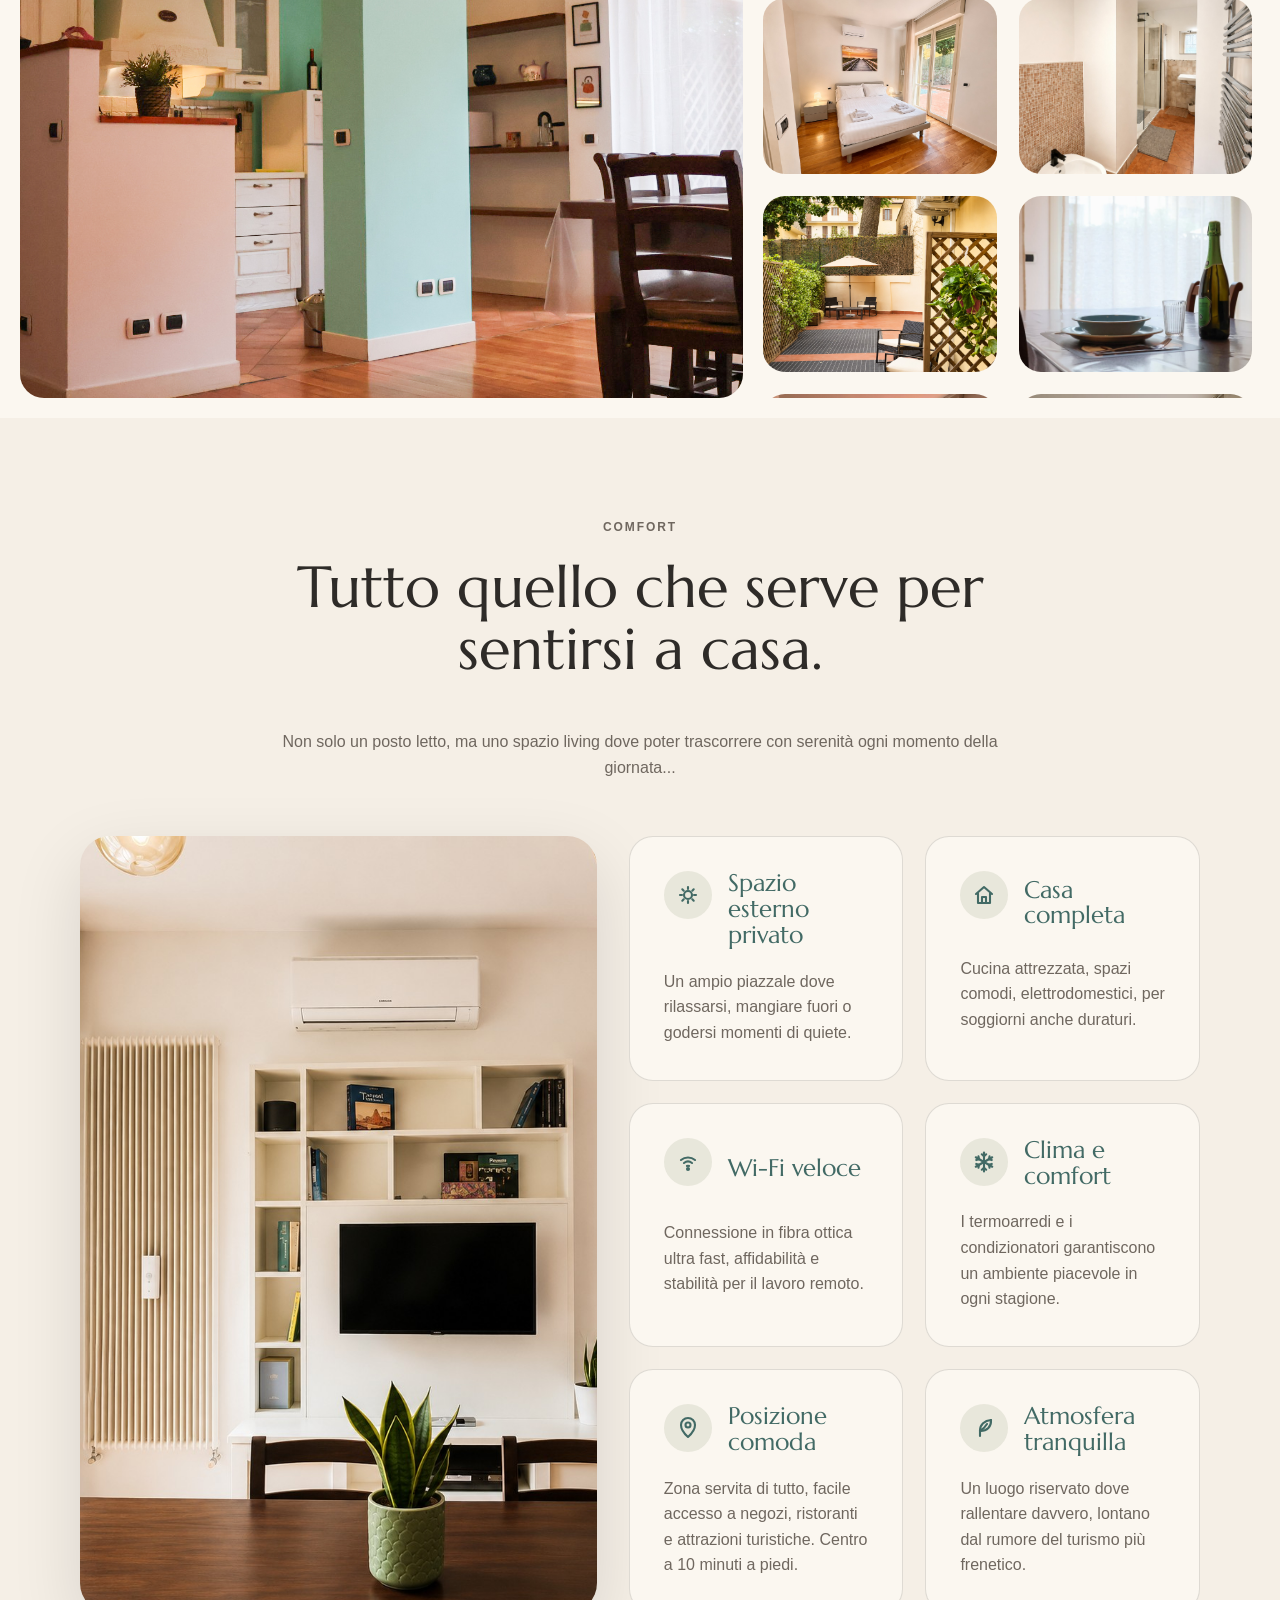
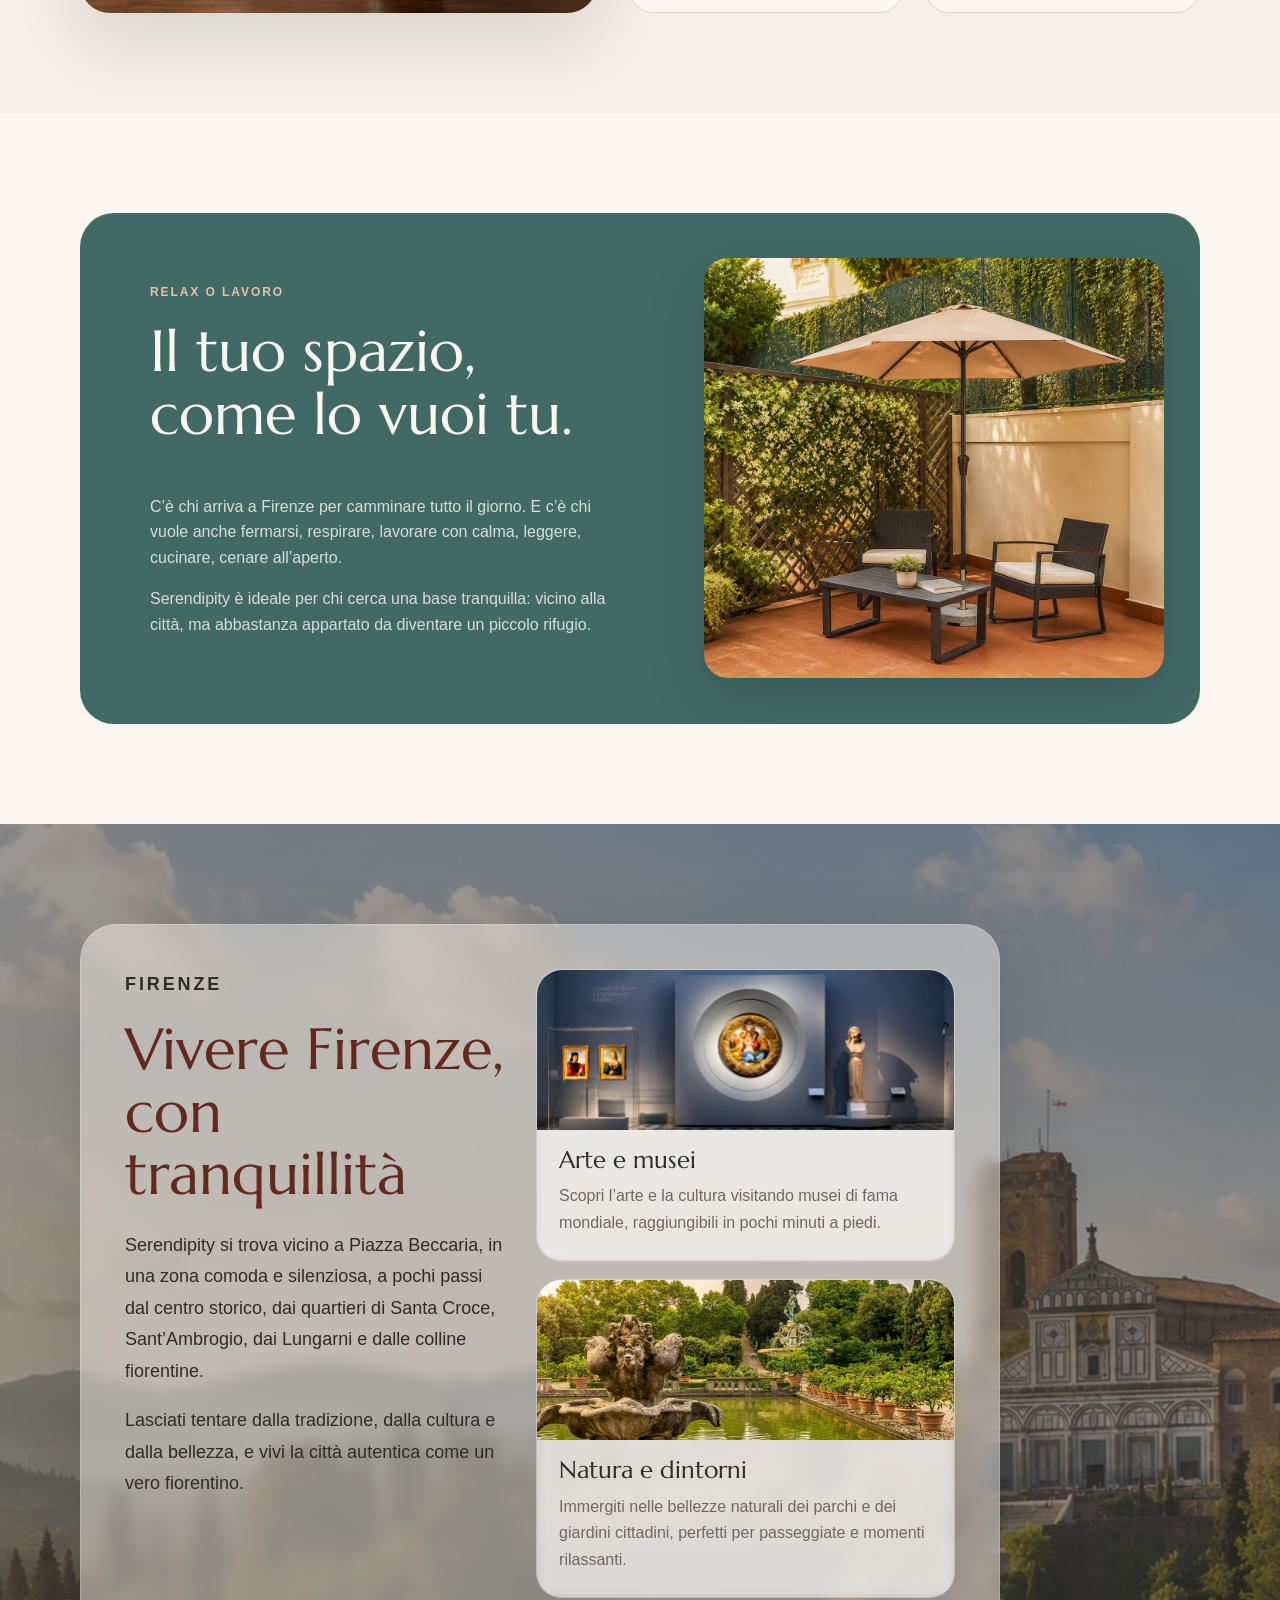
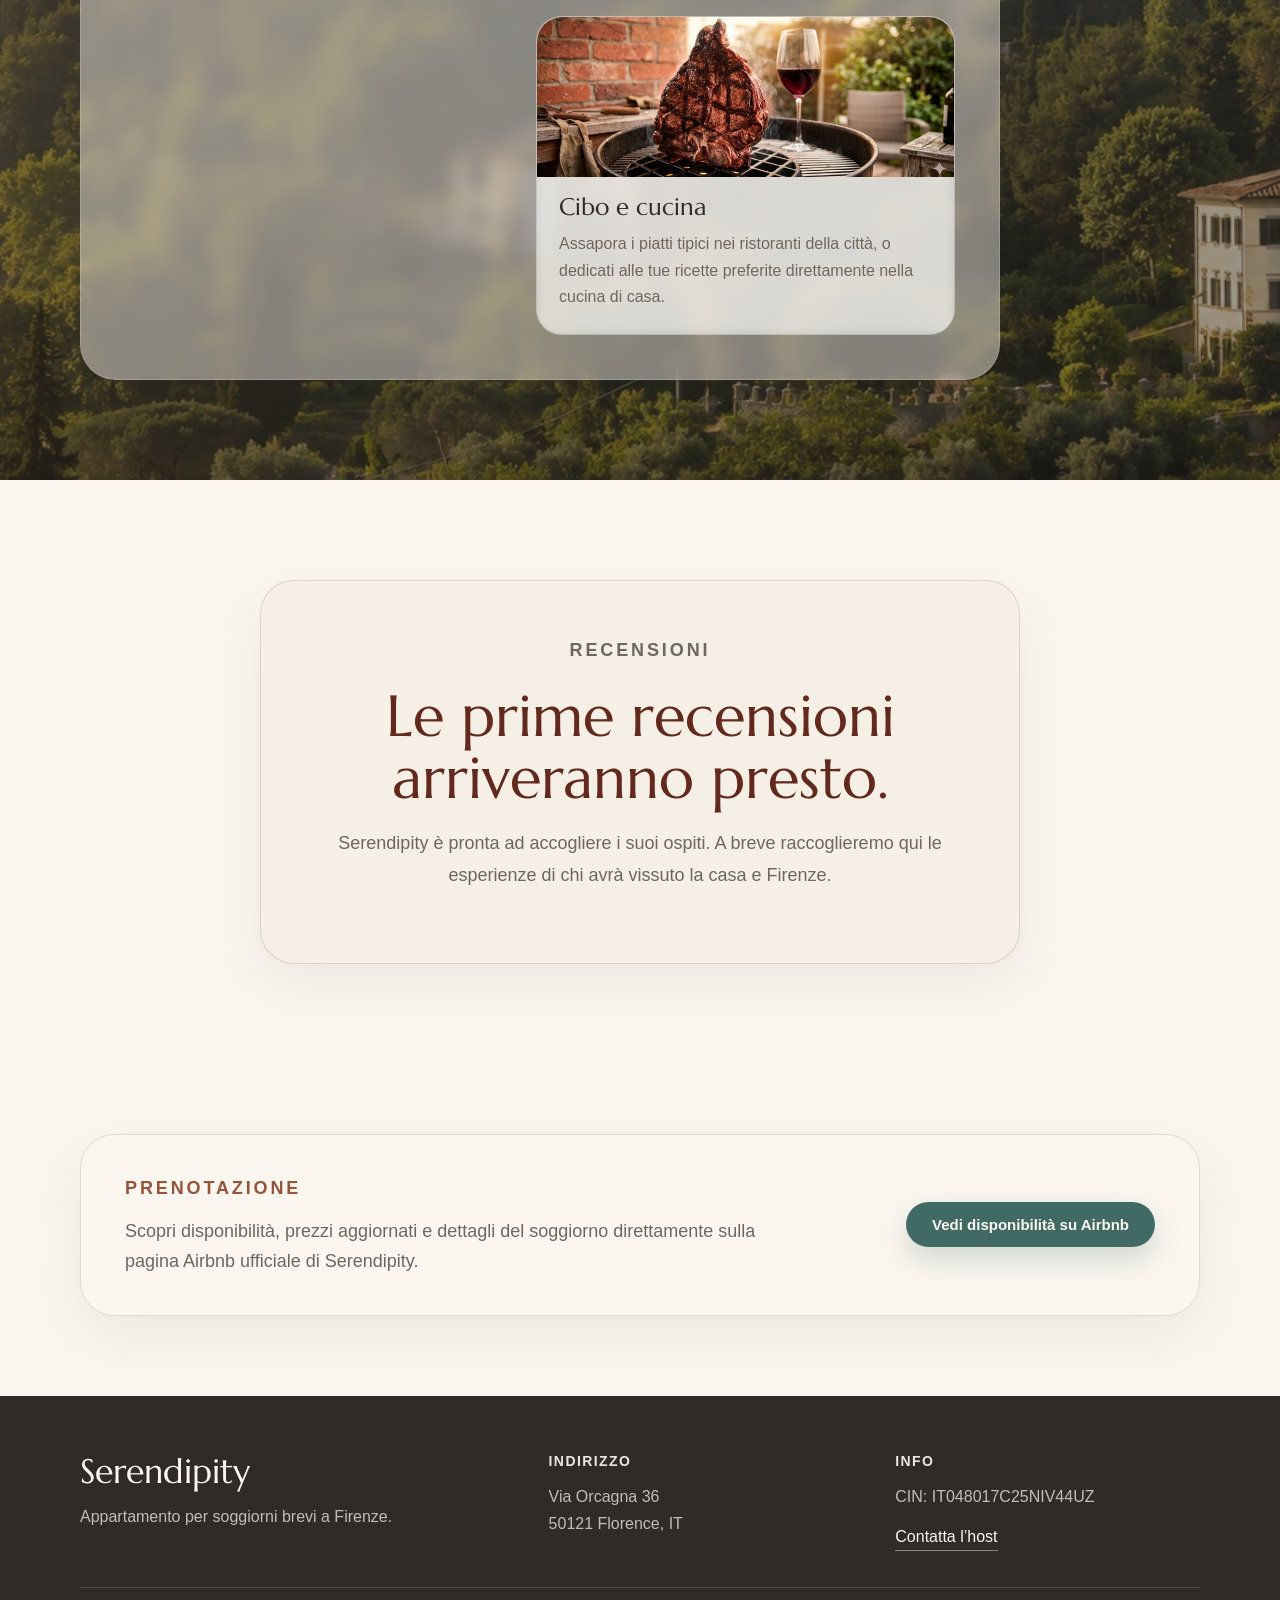
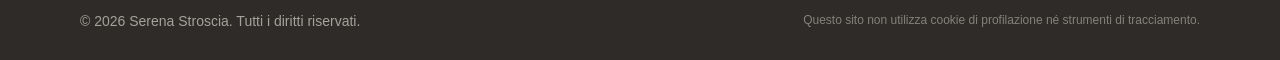
==== commit 41390bea: "Versione 2 SEO testi gallery e logo" ====
--- a/index.html
+++ b/index.html
@@ -2,43 +2,61 @@
 <html lang="it">
 
 <head>
-  <meta charset="UTF-8" />
-  <meta name="viewport" content="width=device-width, initial-scale=1.0" />
-
-  <title>Serendipity Firenze Beccaria</title>
+  <meta charset="UTF-8">
+  <meta name="viewport" content="width=device-width, initial-scale=1.0">
+
+  <title>Serendipity Orcagna | Appartamento a Firenze vicino Piazza Beccaria</title>
+
   <meta name="description"
-    content="Serendipity Firenze Beccaria: un appartamento accogliente con spazio esterno privato, vicino al centro di Firenze." />
-
-  <link rel="stylesheet" href="style.css" />
+    content="Serendipity Orcagna è un appartamento tranquillo a Firenze, vicino a Piazza Beccaria, Sant'Ambrogio e Santa Croce. Una casa curata con spazio esterno, Wi-Fi veloce e link diretto ad Airbnb.">
+
+  <meta name="robots" content="index, follow">
+
+  <link rel="canonical" href="https://www.serendipityorcagna.it/">
+
+  <meta property="og:title" content="Serendipity Orcagna | Appartamento a Firenze vicino Piazza Beccaria">
+  <meta property="og:description"
+    content="Una casa tranquilla e curata a Firenze, vicino al centro ma fuori dal caos. Spazio esterno, Wi-Fi veloce e link diretto ad Airbnb.">
+  <meta property="og:type" content="website">
+  <meta property="og:url" content="https://www.serendipityorcagna.it/">
+  <meta property="og:image" content="https://www.serendipityorcagna.it/img/hero-firenze.jpg">
+
+  <link rel="stylesheet" href="style.css">
 </head>
 
-<body>
-
-  <!-- HEADER -->
-  <header class="site-header">
-    <a href="#" class="logo">Serendipity</a>
-
-    <nav class="main-nav">
-      <a href="#casa">La casa</a>
-      <a href="#servizi">Comfort</a>
-      <a href="#relax">Relax & lavoro</a>
-      <a href="#quartiere">Firenze</a>
-      <a href="#recensioni">Recensioni</a>
-      <a class="nav-cta" href="https://www.airbnb.it/h/serendipityfirenzebeccaria" target="_blank"
-        rel="noopener noreferrer">
-        Airbnb
-      </a>
-    </nav>
-  </header>
+<body id="top">
+
+<!-- HEADER -->
+<header class="site-header">
+  <a href="#top" class="logo" aria-label="Torna all'inizio">
+    Serendipity Orcagna
+  </a>
+
+  <a href="#top" class="header-symbol" aria-label="Torna all'inizio">
+    <img src="img/logo-serendipity.png" alt="">
+  </a>
+
+  <nav class="main-nav" aria-label="Navigazione principale">
+    <a href="#casa">La casa</a>
+    <a href="#servizi">Comfort</a>
+    <a href="#relax">Relax & lavoro</a>
+    <a href="#quartiere">Firenze</a>
+    <a href="#recensioni">Recensioni</a>
+    <a class="nav-cta" href="https://www.airbnb.it/h/serendipityfirenzebeccaria" target="_blank"
+      rel="noopener noreferrer">
+      Airbnb
+    </a>
+  </nav>
+</header>
 
   <!-- HERO -->
   <section class="hero">
     <div class="hero-content">
-      <p class="eyebrow">Appartamento a Firenze · Piazza Beccaria</p>
-      <h1>Un’oasi di calma vicino al cuore di Firenze.</h1>
+      <p class="eyebrow">Appartamento a Firenze · Via Orcagna</p>
+      <h1>Un’oasi di relax vicino al centro.</h1>
       <p class="hero-text">
-        Serendipity è una casa vera, accogliente e silenziosa: uno spazio dove rilassarsi,
-        lavorare bene e vivere Firenze con il passo lento di chi vuole sentirsi a casa.
+        Una casa curata, a pochi passi da Piazza Beccaria, Sant’Ambrogio e Santa Croce: uno spazio tranquillo dove
+        riposare, lavorare bene e vivere Firenze senza fretta.
       </p>
       <a href="#prenota" class="btn primary">Vedi disponibilità su Airbnb</a>
     </div>
@@ -49,18 +67,25 @@
     <div class="container two-columns">
       <div>
         <p class="eyebrow">La casa</p>
-        <h2>Più di un appoggio per visitare la città.</h2>
+        <h2>Un posto dove sentirsi a casa a Firenze.</h2>
       </div>
 
       <div>
         <p>
-          Serendipity è pensato per chi cerca Firenze, ma anche pace. L’appartamento si trova
-          in una zona comoda, fuori dal caos del centro storico ma abbastanza vicina da poterlo
-          raggiungere a piedi.
-        </p>
-        <p>
-          Il grande spazio esterno è il suo punto speciale: un luogo dove fare colazione,
-          leggere, lavorare, cenare o semplicemente staccare dopo una giornata in città.
+          Un appartamento per chi cerca una base comoda e rilassante a Firenze: vicino al
+          centro storico, ma fuori dal caos delle zone più turistiche. L’area è servita da
+          supermercati, negozi, ristoranti e caffetterie a pochi passi.
+        </p>
+
+        <p>
+          Gli spazi interni sono ampi e luminosi, con dettagli curati e funzionali. Lo stile
+          di casa si fonde con linee più moderne, creando un’atmosfera confortevole e
+          autentica.
+        </p>
+
+        <p>
+          Lo spazio esterno privato aggiunge respiro e libertà di movimento. È un luogo ideale per colazioni e cene
+          all’aperto, o semplicemente per una lettura o una tazza di tè, lontano dal trambusto della città.
         </p>
       </div>
     </div>
@@ -69,8 +94,17 @@
   <!-- GALLERY -->
   <section class="gallery-section">
     <div class="gallery-viewer">
-      <div class="gallery-featured">
+
+      <div class="gallery-featured" tabindex="0" aria-label="Galleria immagini Serendipity">
+        <button class="gallery-arrow gallery-arrow-prev" type="button" aria-label="Foto precedente">
+          ‹
+        </button>
+
         <img id="featuredImage" src="img/living.jpg" alt="Soggiorno di Serendipity">
+
+        <button class="gallery-arrow gallery-arrow-next" type="button" aria-label="Foto successiva">
+          ›
+        </button>
       </div>
 
       <div class="gallery-thumbs">
@@ -149,8 +183,8 @@
         <p class="eyebrow">Comfort</p>
         <h2>Tutto quello che serve per sentirsi a casa.</h2>
         <p>
-          Non solo un alloggio per dormire: una casa completa, curata e funzionale,
-          adatta sia a una vacanza lenta sia a un soggiorno di lavoro.
+          Non solo un posto letto, ma uno spazio living dove poter trascorrere con serenità ogni momento della
+          giornata...
         </p>
       </div>
 
@@ -187,7 +221,7 @@
               </svg>
             </span>
             <h3>Casa completa</h3>
-            <p>Cucina attrezzata, ambienti comodi e tutto il necessario per un soggiorno pratico.</p>
+            <p>Cucina attrezzata, spazi comodi, elettrodomestici, per soggiorni anche duraturi.</p>
           </article>
 
           <article class="card">
@@ -200,7 +234,7 @@
               </svg>
             </span>
             <h3>Wi-Fi veloce</h3>
-            <p>Connessione stabile, ideale anche per smart working, videochiamate e lavoro da remoto.</p>
+            <p>Connessione in fibra ottica ultra fast, affidabilità e stabilità per il lavoro remoto.</p>
           </article>
 
           <article class="card">
@@ -245,7 +279,7 @@
             </span>
 
             <h3>Clima e comfort</h3>
-            <p>Ambienti accoglienti e confortevoli per riposare bene in ogni stagione.</p>
+            <p>I termoarredi e i condizionatori garantiscono un ambiente piacevole in ogni stagione.</p>
           </article>
 
           <article class="card">
@@ -256,7 +290,8 @@
               </svg>
             </span>
             <h3>Posizione comoda</h3>
-            <p>Vicino a Piazza Beccaria, con il centro raggiungibile a piedi senza rinunciare alla calma.</p>
+            <p>Zona servita di tutto, facile accesso a negozi, ristoranti e attrazioni turistiche. Centro a 10 minuti a
+              piedi.</p>
           </article>
 
           <article class="card">
@@ -303,42 +338,56 @@
       <div class="neighborhood-panel">
         <div class="neighborhood-content">
           <p class="eyebrow">Firenze</p>
-          <h2>Vivere Firenze, senza fretta.</h2>
+          <h2>Vivere Firenze, con tranquillità</h2>
           <p>
-            Serendipity si trova vicino a Piazza Beccaria, in una zona comoda e tranquilla
-            da cui raggiungere facilmente il centro storico, Santa Croce, Sant’Ambrogio,
-            i Lungarni e le colline fiorentine.
+            Serendipity si trova vicino a Piazza Beccaria, in una zona comoda e silenziosa,
+            a pochi passi dal centro storico, dai quartieri di Santa Croce, Sant’Ambrogio,
+            dai Lungarni e dalle colline fiorentine.
           </p>
           <p>
-            È il posto giusto per chi vuole vivere Firenze con calma: arte, passeggiate,
-            buon cibo e poi il piacere di tornare in una casa accogliente, lontana dal caos
-            più frenetico.
+            Lasciati tentare dalla tradizione, dalla cultura e dalla bellezza, e vivi la città autentica come un vero
+            fiorentino.
           </p>
         </div>
 
         <div class="neighborhood-cards">
+
+
           <article class="place-card">
-            <h3>Arte e musei</h3>
-            <p>
-              Santa Croce, il centro storico, gallerie, chiese e palazzi: da Serendipity
-              puoi raggiungere facilmente il cuore artistico di Firenze.
-            </p>
+            <img class="place-card-media place-card-media-arte" src="img/arte-wide.jpg" alt="Arte e musei a Firenze">
+
+            <div class="place-card-body">
+              <h3>Arte e musei</h3>
+              <p>
+                Scopri l’arte e la cultura visitando musei di fama mondiale, raggiungibili in pochi minuti a piedi.
+              </p>
+            </div>
           </article>
 
           <article class="place-card">
-            <h3>Natura e dintorni</h3>
-            <p>
-              I Lungarni, le colline, i giardini e le passeggiate panoramiche offrono
-              momenti di quiete a pochi passi dalla città più intensa.
-            </p>
+            <img class="place-card-media place-card-media-natura" src="img/natura-wide.jpg"
+              alt="Parchi e giardini a Firenze">
+
+            <div class="place-card-body">
+              <h3>Natura e dintorni</h3>
+              <p>
+                Immergiti nelle bellezze naturali dei parchi e dei giardini cittadini, perfetti per passeggiate e
+                momenti
+                rilassanti.
+              </p>
+            </div>
           </article>
 
           <article class="place-card">
-            <h3>Cibo e cucina</h3>
-            <p>
-              Tra Sant’Ambrogio, trattorie, botteghe e locali di quartiere, Firenze si
-              scopre anche a tavola, con calma e autenticità.
-            </p>
+            <img class="place-card-media place-card-media-cibo" src="img/cibo-wide.jpg" alt="Cibo e cucina a Firenze">
+
+            <div class="place-card-body">
+              <h3>Cibo e cucina</h3>
+              <p>
+                Assapora i piatti tipici nei ristoranti della città, o dedicati alle tue ricette preferite direttamente
+                nella cucina di casa.
+              </p>
+            </div>
           </article>
         </div>
       </div>
@@ -418,20 +467,67 @@
   <!-- Cambio immagine gallery -->
   <script>
     const featuredImage = document.getElementById("featuredImage");
-    const thumbs = document.querySelectorAll(".thumb");
-
-    thumbs.forEach((thumb) => {
+    const thumbs = Array.from(document.querySelectorAll(".thumb"));
+    const prevButton = document.querySelector(".gallery-arrow-prev");
+    const nextButton = document.querySelector(".gallery-arrow-next");
+    const galleryFeatured = document.querySelector(".gallery-featured");
+
+    let currentIndex = 0;
+
+    function showImage(index) {
+      const thumb = thumbs[index];
+
+      if (!thumb) {
+        return;
+      }
+
+      featuredImage.src = thumb.dataset.full;
+      featuredImage.alt = thumb.dataset.alt;
+
+      thumbs.forEach((item) => item.classList.remove("is-active"));
+      thumb.classList.add("is-active");
+
+      thumb.scrollIntoView({
+        block: "nearest",
+        inline: "nearest"
+      });
+
+      currentIndex = index;
+    }
+
+    thumbs.forEach((thumb, index) => {
       thumb.addEventListener("click", () => {
-        const newSrc = thumb.dataset.full;
-        const newAlt = thumb.dataset.alt;
-
-        featuredImage.src = newSrc;
-        featuredImage.alt = newAlt;
-
-        thumbs.forEach((item) => item.classList.remove("is-active"));
-        thumb.classList.add("is-active");
+        showImage(index);
       });
     });
+
+    prevButton.addEventListener("click", () => {
+      const previousIndex = (currentIndex - 1 + thumbs.length) % thumbs.length;
+      showImage(previousIndex);
+    });
+
+    nextButton.addEventListener("click", () => {
+      const nextIndex = (currentIndex + 1) % thumbs.length;
+      showImage(nextIndex);
+    });
+
+    galleryFeatured.addEventListener("click", () => {
+      galleryFeatured.focus();
+    });
+
+    galleryFeatured.addEventListener("keydown", (event) => {
+      if (event.key === "ArrowLeft") {
+        event.preventDefault();
+        const previousIndex = (currentIndex - 1 + thumbs.length) % thumbs.length;
+        showImage(previousIndex);
+      }
+
+      if (event.key === "ArrowRight") {
+        event.preventDefault();
+        const nextIndex = (currentIndex + 1) % thumbs.length;
+        showImage(nextIndex);
+      }
+    });
   </script>
 
 </body>
--- a/style.css
+++ b/style.css
@@ -32,6 +32,7 @@
 
 html {
   scroll-behavior: smooth;
+  scroll-padding-top: 90px;
 }
 
 body {
@@ -45,6 +46,12 @@
 a {
   color: inherit;
   text-decoration: none;
+}
+
+a:focus-visible,
+button:focus-visible {
+  outline: 3px solid rgba(66, 106, 101, 0.55);
+  outline-offset: 4px;
 }
 
 p {
@@ -98,16 +105,19 @@
   left: 0;
   width: 100%;
   z-index: 20;
-  display: flex;
-  align-items: center;
-  justify-content: space-between;
-  padding: 18px 34px;
+  display: grid;
+  grid-template-columns: 1fr auto 1fr;
+  align-items: center;
+  column-gap: 28px;
+  padding: 12px 34px;
   background: rgba(245, 239, 230, 0.88);
   backdrop-filter: blur(14px);
+  -webkit-backdrop-filter: blur(14px);
   border-bottom: 1px solid var(--line);
 }
 
 .logo {
+  justify-self: start;
   font-family: "Marcellus", Georgia, serif;
   font-size: 32px;
   font-weight: 400;
@@ -115,7 +125,23 @@
   color: var(--rosewood);
 }
 
+.header-symbol {
+  justify-self: center;
+  display: inline-flex;
+  align-items: center;
+  justify-content: center;
+  width: 60px;
+  height: 44px;
+}
+
+.header-symbol img {
+  display: block;
+  width: 52px;
+  height: auto;
+}
+
 .main-nav {
+  justify-self: end;
   display: flex;
   align-items: center;
   gap: 22px;
@@ -162,12 +188,13 @@
 .hero-content {
   position: relative;
   z-index: 2;
-  max-width: 720px;
+  max-width: 780px;
   padding: 46px;
   background: rgba(251, 247, 240, 0.40);
   border: 1px solid rgba(251, 247, 240, 0.35);
   border-radius: 28px;
   backdrop-filter: blur(8px);
+  -webkit-backdrop-filter: blur(8px);
   box-shadow: 0 24px 70px rgba(0, 0, 0, 0.16);
 }
 
@@ -218,7 +245,9 @@
 }
 
 .gallery-featured {
+  position: relative;
   height: 600px;
+  overflow: hidden;
 }
 
 .gallery-featured img {
@@ -255,15 +284,13 @@
 .thumb {
   width: 100%;
   height: 180px;
+  border: 2px solid transparent;
+  border-radius: 24px;
+  overflow: hidden;
+  cursor: pointer;
   padding: 0;
-  border: 0;
   background: none;
-  cursor: pointer;
-  border-radius: 18px;
-  overflow: hidden;
-  display: block;
-  position: relative;
-  transition: transform 0.2s ease, box-shadow 0.2s ease;
+  box-sizing: border-box;
 }
 
 .thumb img {
@@ -279,7 +306,49 @@
 }
 
 .thumb.is-active {
-  box-shadow: 0 0 0 3px var(--teal);
+  border-color: var(--teal);
+  box-shadow: inset 0 0 0 2px var(--teal);
+}
+
+.gallery-arrow {
+  position: absolute;
+  top: 50%;
+  z-index: 3;
+  width: 46px;
+  height: 64px;
+  border: 0;
+  border-radius: 999px;
+  background: rgba(46, 43, 40, 0.34);
+  color: var(--cream-light);
+  font-size: 42px;
+  line-height: 1;
+  cursor: pointer;
+  transform: translateY(-50%);
+  opacity: 0;
+  transition: opacity 0.25s ease, background 0.25s ease, transform 0.25s ease;
+}
+
+.gallery-arrow:hover {
+  background: rgba(46, 43, 40, 0.55);
+  transform: translateY(-50%) scale(1.04);
+}
+
+.gallery-featured:hover .gallery-arrow,
+.gallery-arrow:focus-visible {
+  opacity: 1;
+}
+
+.gallery-arrow-prev {
+  left: 18px;
+}
+
+.gallery-arrow-next {
+  right: 18px;
+}
+
+.gallery-featured:focus-visible {
+  outline: 3px solid rgba(66, 106, 101, 0.55);
+  outline-offset: 4px;
 }
 
 /* SERVICES */
@@ -315,7 +384,6 @@
   border-radius: 24px;
   border: 1px solid var(--line);
   min-height: 240px;
-
   display: grid;
   grid-template-columns: 48px 1fr;
   column-gap: 16px;
@@ -452,17 +520,16 @@
   display: grid;
   grid-template-columns: 0.95fr 1.05fr;
   gap: 32px;
-  align-items: center;
-
+  align-items: start;
   width: 100%;
   max-width: 920px;
   margin-right: auto;
-
   padding: 44px;
   border: 1px solid rgba(251, 247, 240, 0.20);
   border-radius: 36px;
   background: rgba(251, 247, 240, 0.45);
   backdrop-filter: blur(8px);
+  -webkit-backdrop-filter: blur(8px);
   box-shadow: 0 24px 70px rgba(46, 43, 40, 0.18);
 }
 
@@ -486,11 +553,13 @@
 }
 
 .place-card {
-  padding: 24px;
+  padding: 0;
   border-radius: 26px;
   background: rgba(255, 255, 255, 0.45);
   border: 1px solid rgba(46, 43, 40, 0.10);
   backdrop-filter: blur(6px);
+  -webkit-backdrop-filter: blur(6px);
+  overflow: hidden;
   transition: transform 0.25s ease, box-shadow 0.25s ease;
 }
 
@@ -499,8 +568,43 @@
   box-shadow: 0 18px 44px rgba(46, 43, 40, 0.12);
 }
 
+.place-card-media,
+.place-image-placeholder {
+  width: 100%;
+  height: 160px;
+  display: block;
+}
+
+.place-card-media {
+  object-fit: cover;
+}
+
+.place-card-media-arte {
+  object-position: center 8%;
+}
+
+.place-image-placeholder {
+  background:
+    linear-gradient(135deg, rgba(143, 153, 124, 0.35), rgba(150, 84, 57, 0.28)),
+    var(--cream-light);
+  display: flex;
+  align-items: center;
+  justify-content: center;
+}
+
+.place-image-placeholder span {
+  font-family: "Marcellus", serif;
+  font-size: 24px;
+  color: var(--rosewood);
+  opacity: 0.75;
+}
+
+.place-card-body {
+  padding: 18px 22px 24px;
+}
+
 .place-card h3 {
-  margin-bottom: 10px;
+  margin: 0 0 10px;
   color: var(--dark);
 }
 
@@ -692,6 +796,10 @@
 /* MOBILE */
 
 @media (max-width: 900px) {
+  html {
+    scroll-padding-top: 76px;
+  }
+
   .site-header {
     padding: 14px 20px;
   }
@@ -702,6 +810,15 @@
 
   .logo {
     font-size: 26px;
+  }
+
+  .header-symbol {
+    width: 46px;
+    height: 34px;
+  }
+
+  .header-symbol img {
+    width: 40px;
   }
 
   .hero {
@@ -762,7 +879,8 @@
 
   .gallery-thumbs .thumb.is-active {
     outline: none;
-    border-color: var(--line);
+    border-color: transparent;
+    box-shadow: none;
   }
 
   .gallery-thumbs .thumb:nth-child(n + 6) {
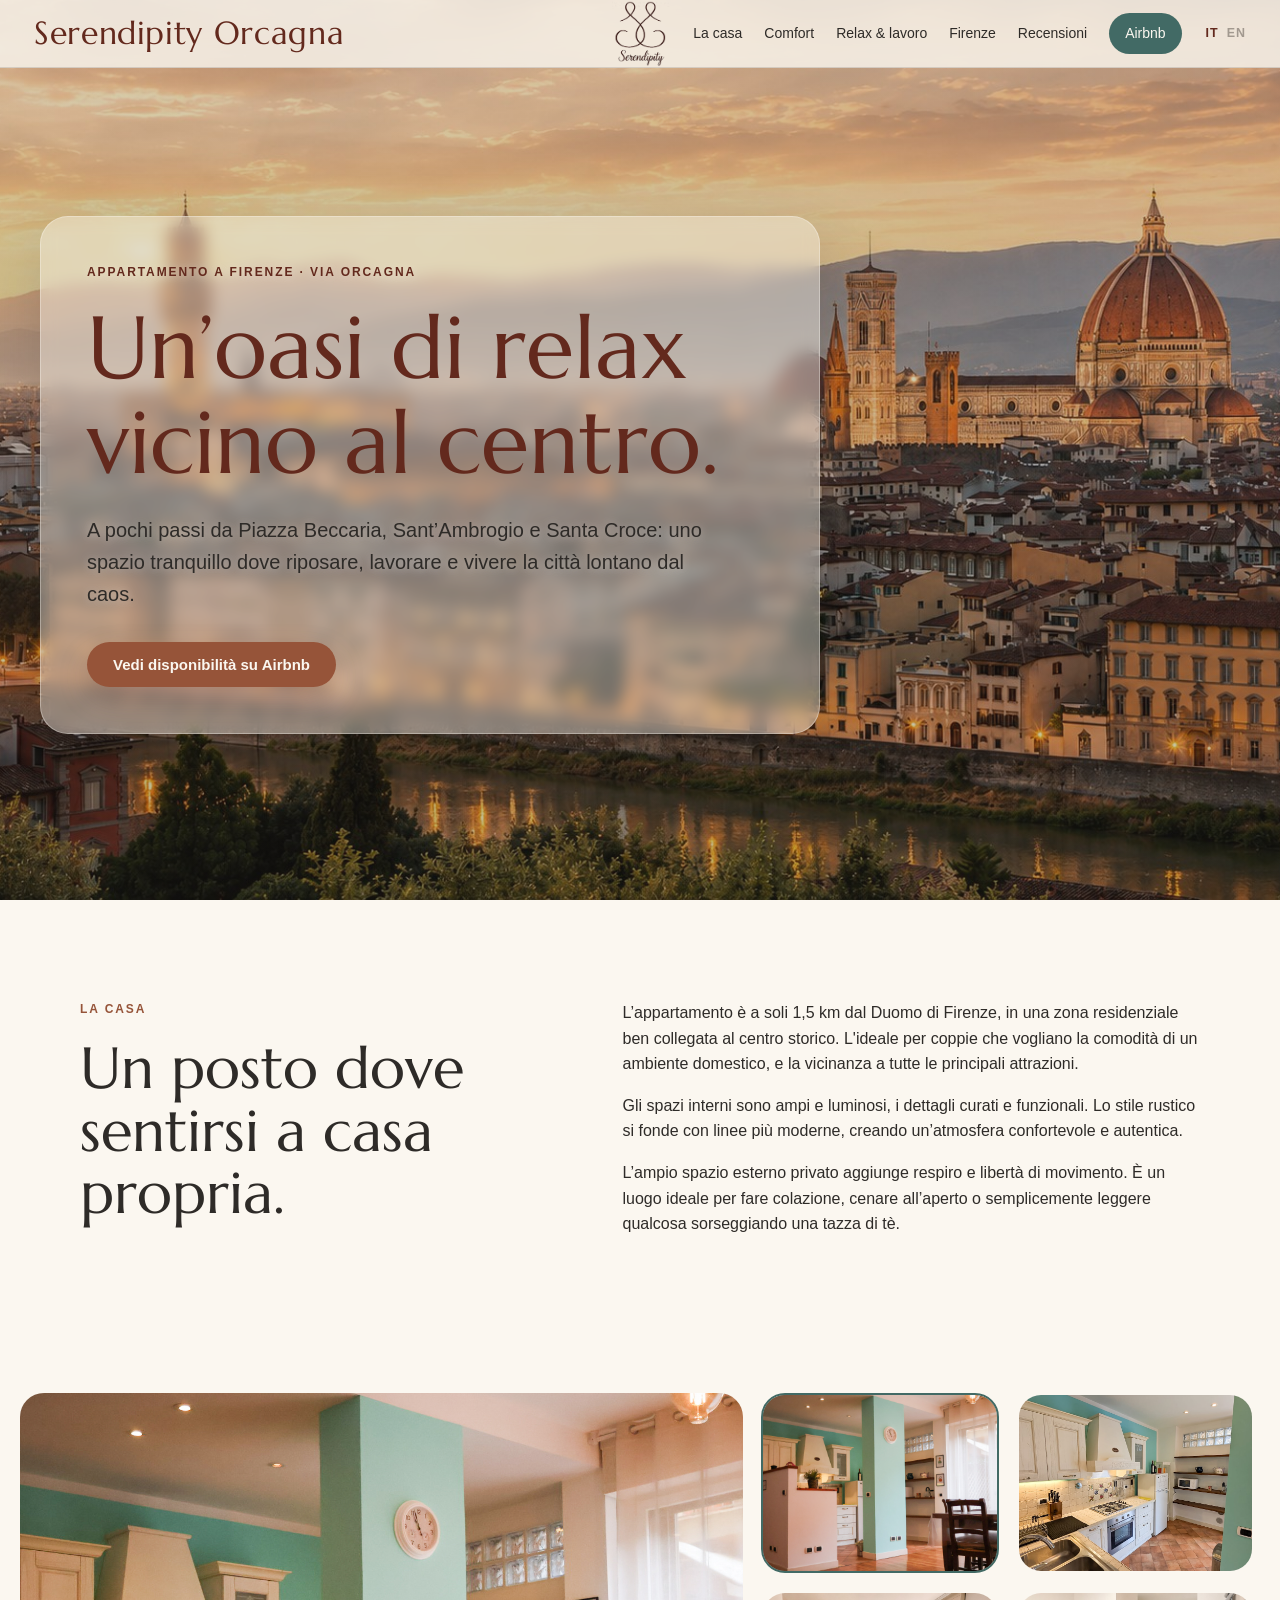
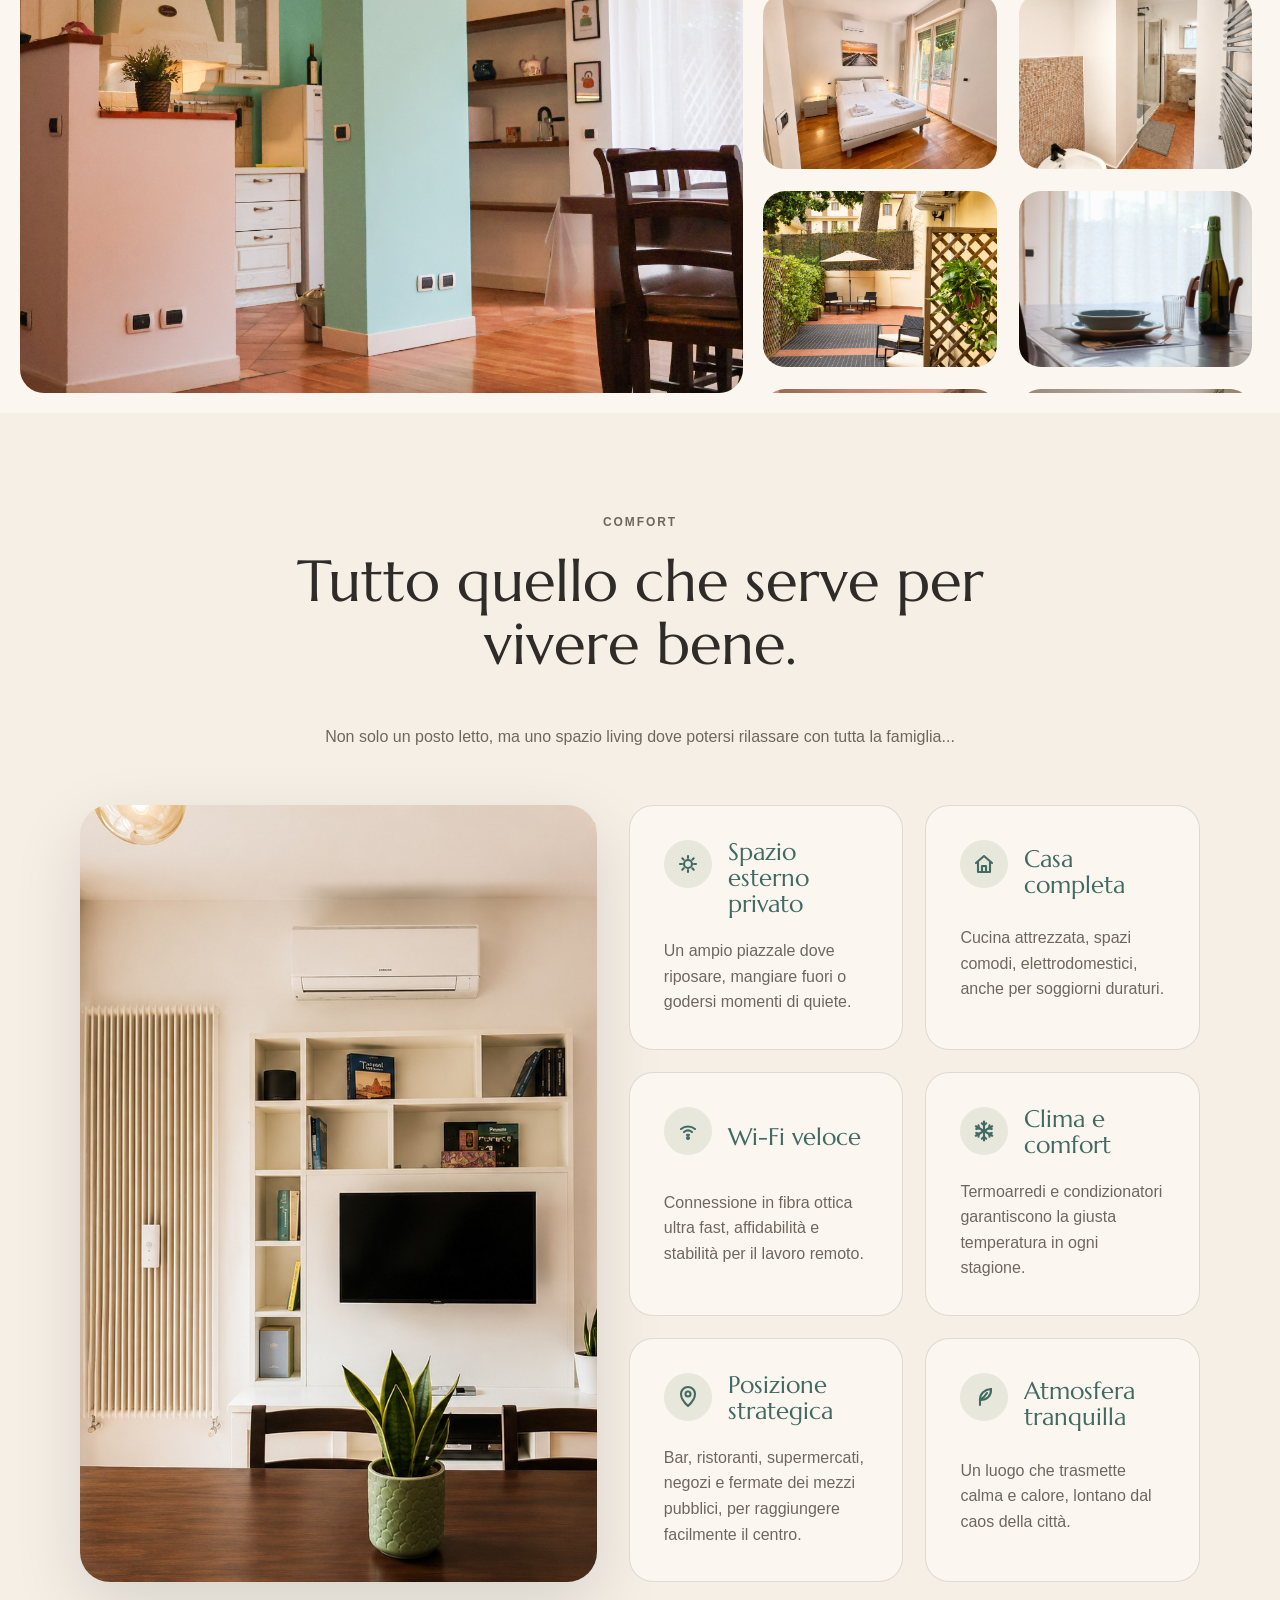
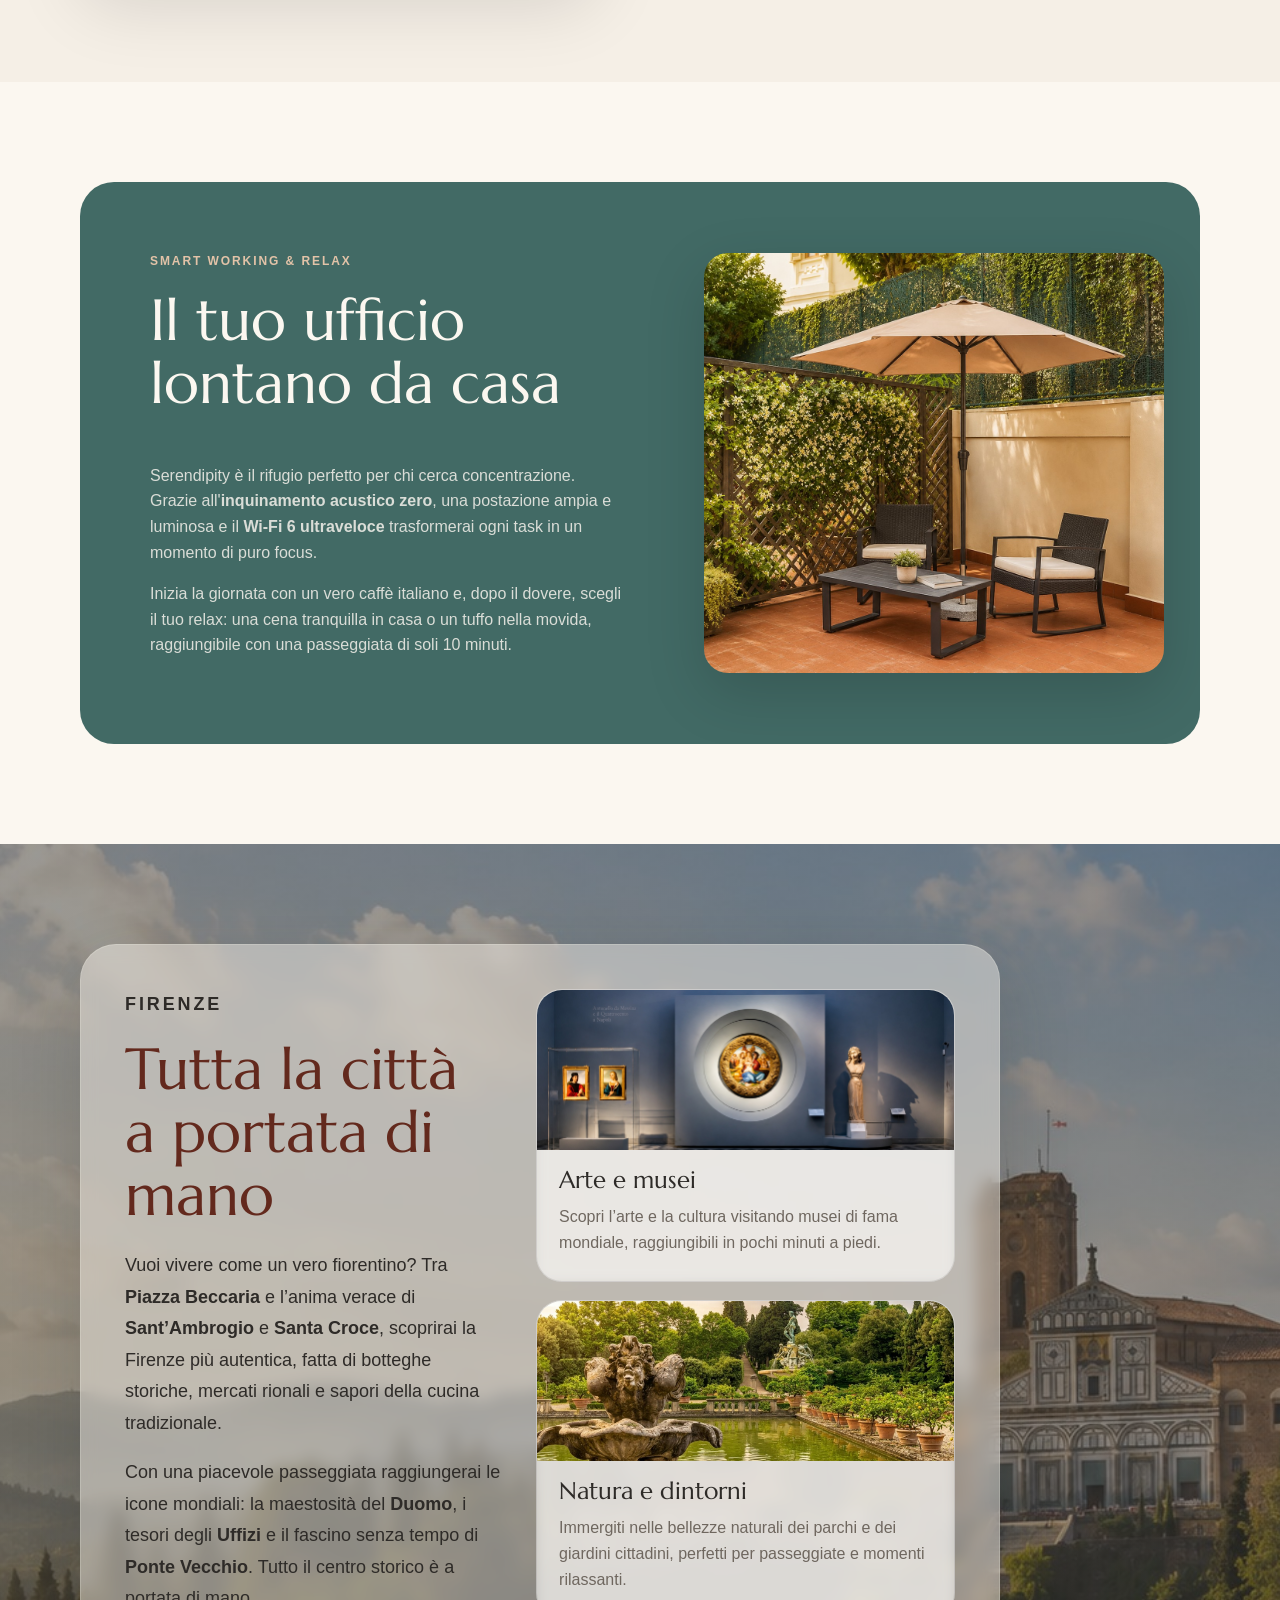
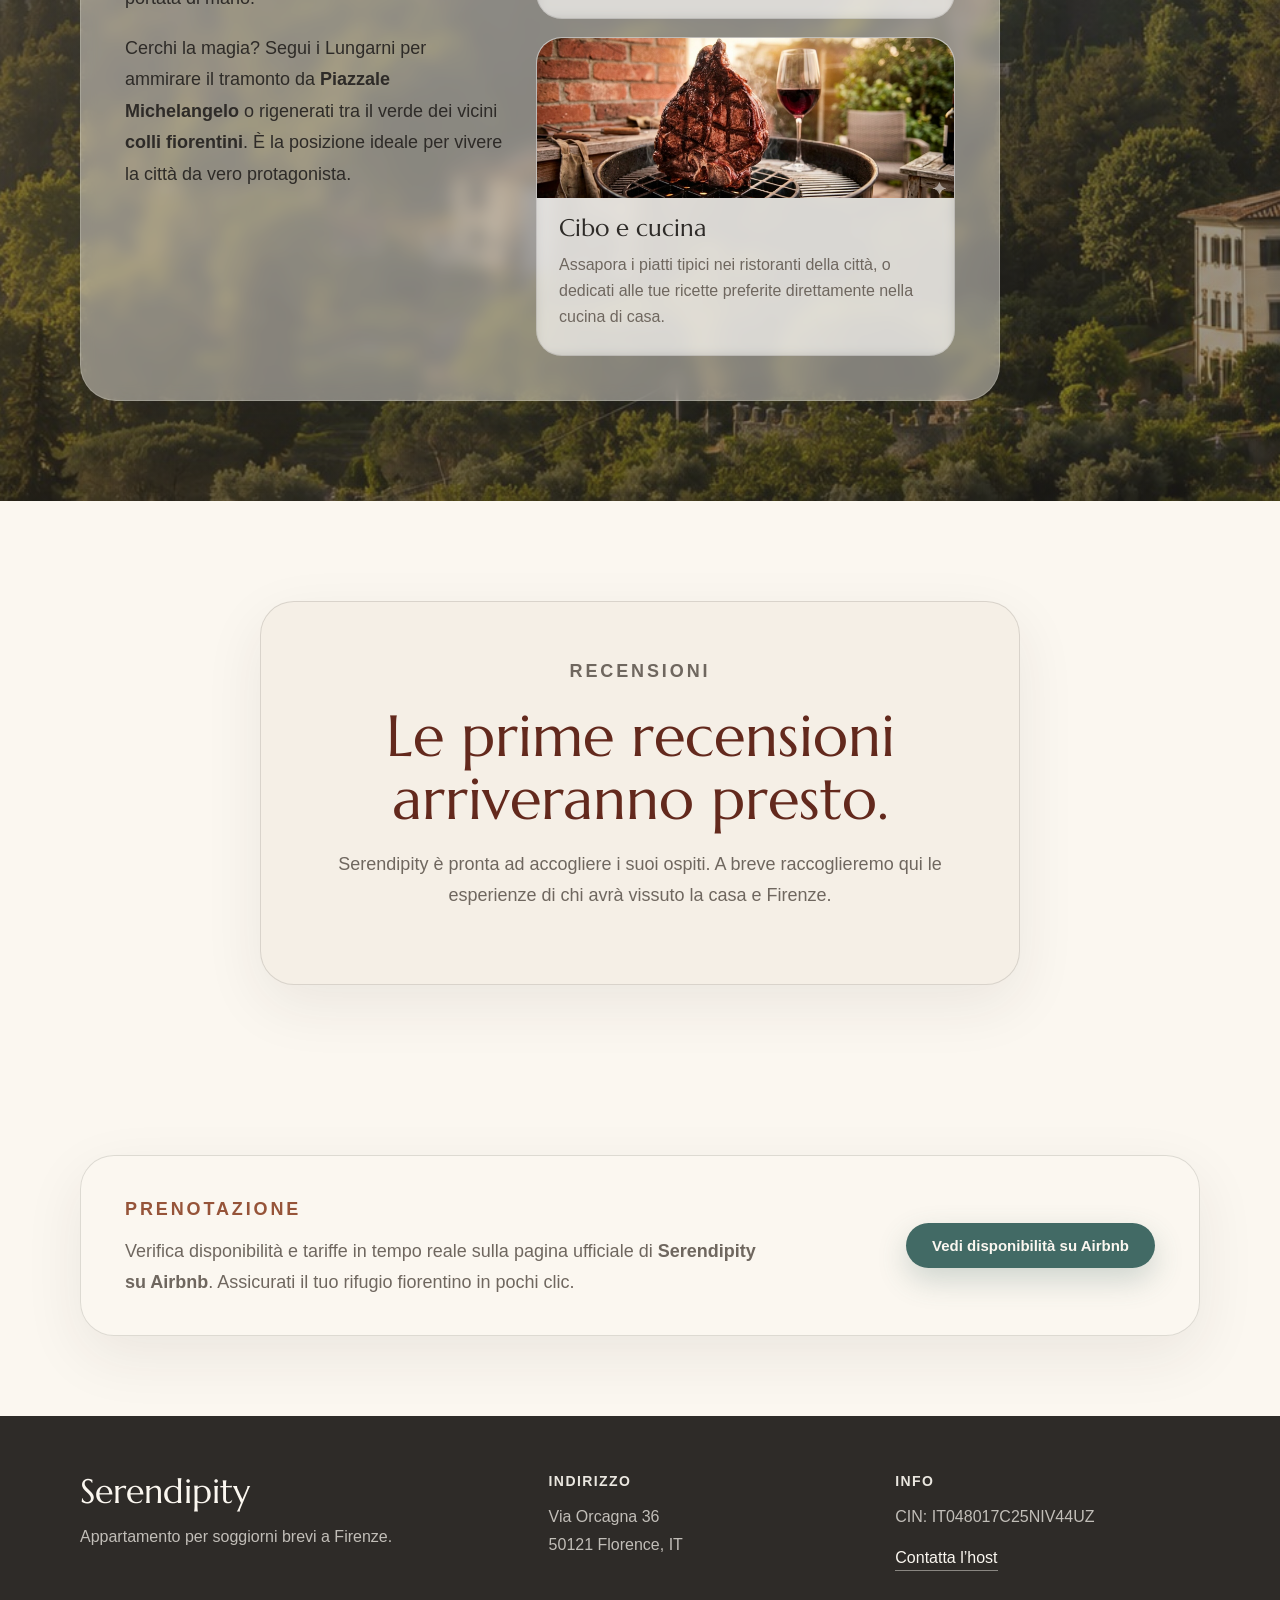
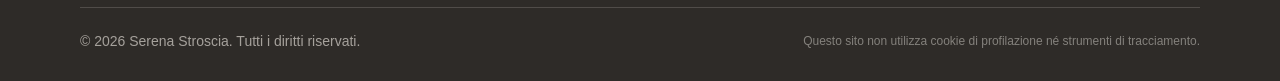
==== commit dac6d110: "Versione 4 sito bilingue italiano inglese icons" ====
--- a/index.html
+++ b/index.html
@@ -1,535 +1,564 @@
-<!DOCTYPE html>
-<html lang="it">
-
-<head>
-  <meta charset="UTF-8">
-  <meta name="viewport" content="width=device-width, initial-scale=1.0">
-
-  <title>Serendipity Orcagna | Appartamento a Firenze vicino Piazza Beccaria</title>
-
-  <meta name="description"
-    content="Serendipity Orcagna è un appartamento tranquillo a Firenze, vicino a Piazza Beccaria, Sant'Ambrogio e Santa Croce. Una casa curata con spazio esterno, Wi-Fi veloce e link diretto ad Airbnb.">
-
-  <meta name="robots" content="index, follow">
-
-  <link rel="canonical" href="https://www.serendipityorcagna.it/">
-
-  <meta property="og:title" content="Serendipity Orcagna | Appartamento a Firenze vicino Piazza Beccaria">
-  <meta property="og:description"
-    content="Una casa tranquilla e curata a Firenze, vicino al centro ma fuori dal caos. Spazio esterno, Wi-Fi veloce e link diretto ad Airbnb.">
-  <meta property="og:type" content="website">
-  <meta property="og:url" content="https://www.serendipityorcagna.it/">
-  <meta property="og:image" content="https://www.serendipityorcagna.it/img/hero-firenze.jpg">
-
-  <link rel="stylesheet" href="style.css">
-</head>
-
-<body id="top">
-
-<!-- HEADER -->
-<header class="site-header">
-  <a href="#top" class="logo" aria-label="Torna all'inizio">
-    Serendipity Orcagna
-  </a>
-
-  <a href="#top" class="header-symbol" aria-label="Torna all'inizio">
-    <img src="img/logo-serendipity.png" alt="">
-  </a>
-
-  <nav class="main-nav" aria-label="Navigazione principale">
-    <a href="#casa">La casa</a>
-    <a href="#servizi">Comfort</a>
-    <a href="#relax">Relax & lavoro</a>
-    <a href="#quartiere">Firenze</a>
-    <a href="#recensioni">Recensioni</a>
-    <a class="nav-cta" href="https://www.airbnb.it/h/serendipityfirenzebeccaria" target="_blank"
-      rel="noopener noreferrer">
-      Airbnb
-    </a>
-  </nav>
-</header>
-
-  <!-- HERO -->
-  <section class="hero">
-    <div class="hero-content">
-      <p class="eyebrow">Appartamento a Firenze · Via Orcagna</p>
-      <h1>Un’oasi di relax vicino al centro.</h1>
-      <p class="hero-text">
-        Una casa curata, a pochi passi da Piazza Beccaria, Sant’Ambrogio e Santa Croce: uno spazio tranquillo dove
-        riposare, lavorare bene e vivere Firenze senza fretta.
-      </p>
-      <a href="#prenota" class="btn primary">Vedi disponibilità su Airbnb</a>
-    </div>
-  </section>
-
-  <!-- INTRO -->
-  <section id="casa" class="section intro-section">
-    <div class="container two-columns">
-      <div>
-        <p class="eyebrow">La casa</p>
-        <h2>Un posto dove sentirsi a casa a Firenze.</h2>
-      </div>
-
-      <div>
-        <p>
-          Un appartamento per chi cerca una base comoda e rilassante a Firenze: vicino al
-          centro storico, ma fuori dal caos delle zone più turistiche. L’area è servita da
-          supermercati, negozi, ristoranti e caffetterie a pochi passi.
-        </p>
-
-        <p>
-          Gli spazi interni sono ampi e luminosi, con dettagli curati e funzionali. Lo stile
-          di casa si fonde con linee più moderne, creando un’atmosfera confortevole e
-          autentica.
-        </p>
-
-        <p>
-          Lo spazio esterno privato aggiunge respiro e libertà di movimento. È un luogo ideale per colazioni e cene
-          all’aperto, o semplicemente per una lettura o una tazza di tè, lontano dal trambusto della città.
-        </p>
-      </div>
-    </div>
-  </section>
-
-  <!-- GALLERY -->
-  <section class="gallery-section">
-    <div class="gallery-viewer">
-
-      <div class="gallery-featured" tabindex="0" aria-label="Galleria immagini Serendipity">
-        <button class="gallery-arrow gallery-arrow-prev" type="button" aria-label="Foto precedente">
-          ‹
-        </button>
-
-        <img id="featuredImage" src="img/living.jpg" alt="Soggiorno di Serendipity">
-
-        <button class="gallery-arrow gallery-arrow-next" type="button" aria-label="Foto successiva">
-          ›
-        </button>
-      </div>
-
-      <div class="gallery-thumbs">
-        <button class="thumb is-active" type="button" data-full="img/living.jpg" data-alt="Soggiorno di Serendipity">
-          <img src="img/living.jpg" alt="Anteprima soggiorno di Serendipity">
-        </button>
-
-        <button class="thumb" type="button" data-full="img/cucina.jpg" data-alt="Cucina di Serendipity">
-          <img src="img/cucina.jpg" alt="Anteprima cucina di Serendipity">
-        </button>
-
-        <button class="thumb" type="button" data-full="img/camera.jpg" data-alt="Camera da letto di Serendipity">
-          <img src="img/camera.jpg" alt="Anteprima camera da letto di Serendipity">
-        </button>
-
-        <button class="thumb" type="button" data-full="img/bagno.jpg" data-alt="Bagno di Serendipity">
-          <img src="img/bagno.jpg" alt="Anteprima bagno di Serendipity">
-        </button>
-
-        <button class="thumb" type="button" data-full="img/esterno.jpg"
-          data-alt="Spazio esterno privato di Serendipity">
-          <img src="img/esterno.jpg" alt="Anteprima spazio esterno privato di Serendipity">
-        </button>
-
-        <button class="thumb" type="button" data-full="img/dettaglio.jpg" data-alt="Dettaglio di Serendipity">
-          <img src="img/dettaglio.jpg" alt="Anteprima dettaglio di Serendipity">
-        </button>
-
-        <button class="thumb" type="button" data-full="img/foto-7.jpg" data-alt="Camera 01 di Serendipity">
-          <img src="img/foto-7.jpg" alt="Anteprima camera 01 di Serendipity">
-        </button>
-
-        <button class="thumb" type="button" data-full="img/foto-8.jpg" data-alt="Camera 02 di Serendipity">
-          <img src="img/foto-8.jpg" alt="Anteprima camera 02 di Serendipity">
-        </button>
-
-        <button class="thumb" type="button" data-full="img/foto-9.jpg" data-alt="Soggiorno 01 di Serendipity">
-          <img src="img/foto-9.jpg" alt="Anteprima soggiorno 01 di Serendipity">
-        </button>
-
-        <button class="thumb" type="button" data-full="img/foto-10.jpg" data-alt="Soggiorno 02 di Serendipity">
-          <img src="img/foto-10.jpg" alt="Anteprima soggiorno 02 di Serendipity">
-        </button>
-
-        <button class="thumb" type="button" data-full="img/foto-11.jpg" data-alt="Camera 03 di Serendipity">
-          <img src="img/foto-11.jpg" alt="Anteprima camera 03 di Serendipity">
-        </button>
-
-        <button class="thumb" type="button" data-full="img/foto-12.jpg" data-alt="Esterno 01 di Serendipity">
-          <img src="img/foto-12.jpg" alt="Anteprima esterno 01 di Serendipity">
-        </button>
-
-        <button class="thumb" type="button" data-full="img/foto-13.jpg" data-alt="Bagno 01 di Serendipity">
-          <img src="img/foto-13.jpg" alt="Anteprima bagno 01 di Serendipity">
-        </button>
-
-        <button class="thumb" type="button" data-full="img/foto-14.jpg" data-alt="Soggiorno 03 di Serendipity">
-          <img src="img/foto-14.jpg" alt="Anteprima soggiorno 03 di Serendipity">
-        </button>
-
-        <button class="thumb" type="button" data-full="img/foto-15.jpg" data-alt="Soggiorno 04 di Serendipity">
-          <img src="img/foto-15.jpg" alt="Anteprima soggiorno 04 di Serendipity">
-        </button>
-
-        <button class="thumb" type="button" data-full="img/foto-16.jpg" data-alt="Esterno 02 di Serendipity">
-          <img src="img/foto-16.jpg" alt="Anteprima esterno 02 di Serendipity">
-        </button>
-      </div>
-    </div>
-  </section>
-
-  <!-- SERVIZI -->
-  <section id="servizi" class="section services-section">
-    <div class="container">
-      <div class="section-heading center">
-        <p class="eyebrow">Comfort</p>
-        <h2>Tutto quello che serve per sentirsi a casa.</h2>
-        <p>
-          Non solo un posto letto, ma uno spazio living dove poter trascorrere con serenità ogni momento della
-          giornata...
-        </p>
-      </div>
-
-      <div class="comfort-grid">
-        <div class="comfort-image">
-          <img src="img/comfort.jpg" alt="Zona living e comfort di Serendipity">
-        </div>
-
-        <div class="cards-grid">
-          <article class="card">
-            <span class="icon" aria-hidden="true">
-              <svg viewBox="0 0 24 24">
-                <path d="M12 4v2" />
-                <path d="M12 18v2" />
-                <path d="M4 12h2" />
-                <path d="M18 12h2" />
-                <path d="M6.3 6.3l1.4 1.4" />
-                <path d="M16.3 16.3l1.4 1.4" />
-                <path d="M17.7 6.3l-1.4 1.4" />
-                <path d="M7.7 16.3l-1.4 1.4" />
-                <circle cx="12" cy="12" r="4" />
-              </svg>
-            </span>
-            <h3>Spazio esterno privato</h3>
-            <p>Un ampio piazzale dove rilassarsi, mangiare fuori o godersi momenti di quiete.</p>
-          </article>
-
-          <article class="card">
-            <span class="icon" aria-hidden="true">
-              <svg viewBox="0 0 24 24">
-                <path d="M4 11l8-7 8 7" />
-                <path d="M6 10.5V20h12v-9.5" />
-                <path d="M10 20v-6h4v6" />
-              </svg>
-            </span>
-            <h3>Casa completa</h3>
-            <p>Cucina attrezzata, spazi comodi, elettrodomestici, per soggiorni anche duraturi.</p>
-          </article>
-
-          <article class="card">
-            <span class="icon" aria-hidden="true">
-              <svg viewBox="0 0 24 24">
-                <path d="M5 10a11 11 0 0 1 14 0" />
-                <path d="M8 13a6.5 6.5 0 0 1 8 0" />
-                <path d="M11 16a2 2 0 0 1 2 0" />
-                <circle cx="12" cy="19" r="1" />
-              </svg>
-            </span>
-            <h3>Wi-Fi veloce</h3>
-            <p>Connessione in fibra ottica ultra fast, affidabilità e stabilità per il lavoro remoto.</p>
-          </article>
-
-          <article class="card">
-            <span class="icon" aria-hidden="true">
-              <svg viewBox="0 0 24 24" xmlns="http://www.w3.org/2000/svg">
-                <g>
-                  <path d="M12 12V2.5" />
-                  <path d="M12 6.3L9.8 4.3" />
-                  <path d="M12 6.3L14.2 4.3" />
-                </g>
-
-                <g transform="rotate(60 12 12)">
-                  <path d="M12 12V2.5" />
-                  <path d="M12 6.3L9.8 4.3" />
-                  <path d="M12 6.3L14.2 4.3" />
-                </g>
-
-                <g transform="rotate(120 12 12)">
-                  <path d="M12 12V2.5" />
-                  <path d="M12 6.3L9.8 4.3" />
-                  <path d="M12 6.3L14.2 4.3" />
-                </g>
-
-                <g transform="rotate(180 12 12)">
-                  <path d="M12 12V2.5" />
-                  <path d="M12 6.3L9.8 4.3" />
-                  <path d="M12 6.3L14.2 4.3" />
-                </g>
-
-                <g transform="rotate(240 12 12)">
-                  <path d="M12 12V2.5" />
-                  <path d="M12 6.3L9.8 4.3" />
-                  <path d="M12 6.3L14.2 4.3" />
-                </g>
-
-                <g transform="rotate(300 12 12)">
-                  <path d="M12 12V2.5" />
-                  <path d="M12 6.3L9.8 4.3" />
-                  <path d="M12 6.3L14.2 4.3" />
-                </g>
-              </svg>
-            </span>
-
-            <h3>Clima e comfort</h3>
-            <p>I termoarredi e i condizionatori garantiscono un ambiente piacevole in ogni stagione.</p>
-          </article>
-
-          <article class="card">
-            <span class="icon" aria-hidden="true">
-              <svg viewBox="0 0 24 24">
-                <path d="M12 21s7-6.2 7-12a7 7 0 0 0-14 0c0 5.8 7 12 7 12z" />
-                <circle cx="12" cy="9" r="2.5" />
-              </svg>
-            </span>
-            <h3>Posizione comoda</h3>
-            <p>Zona servita di tutto, facile accesso a negozi, ristoranti e attrazioni turistiche. Centro a 10 minuti a
-              piedi.</p>
-          </article>
-
-          <article class="card">
-            <span class="icon" aria-hidden="true">
-              <svg viewBox="0 0 24 24">
-                <path d="M19 4c-6.5.5-11 4.8-11 10.5V20" />
-                <path d="M19 4c.3 6.8-3.8 11-10.5 11" />
-                <path d="M8 15c2.5-1.4 5-3.8 7-7" />
-              </svg>
-            </span>
-            <h3>Atmosfera tranquilla</h3>
-            <p>Un luogo riservato dove rallentare davvero, lontano dal rumore del turismo più frenetico.</p>
-          </article>
-        </div>
-      </div>
-    </div>
-  </section>
-
-  <!-- RELAX / LAVORO -->
-  <section id="relax" class="section split-section">
-    <div class="container split-card">
-      <div class="split-text">
-        <p class="eyebrow">Relax o lavoro</p>
-        <h2>Il tuo spazio, come lo vuoi tu.</h2>
-        <p>
-          C’è chi arriva a Firenze per camminare tutto il giorno. E c’è chi vuole anche fermarsi,
-          respirare, lavorare con calma, leggere, cucinare, cenare all’aperto.
-        </p>
-        <p>
-          Serendipity è ideale per chi cerca una base tranquilla: vicino alla città, ma abbastanza
-          appartato da diventare un piccolo rifugio.
-        </p>
-      </div>
-
-      <div class="split-visual">
-        <img class="relax-photo" src="img/relax-esterno.jpg" alt="Spazio esterno per relax e lavoro">
-      </div>
-    </div>
-  </section>
-
-  <!-- FIRENZE -->
-  <section id="quartiere" class="section neighborhood-section">
-    <div class="container">
-      <div class="neighborhood-panel">
-        <div class="neighborhood-content">
-          <p class="eyebrow">Firenze</p>
-          <h2>Vivere Firenze, con tranquillità</h2>
-          <p>
-            Serendipity si trova vicino a Piazza Beccaria, in una zona comoda e silenziosa,
-            a pochi passi dal centro storico, dai quartieri di Santa Croce, Sant’Ambrogio,
-            dai Lungarni e dalle colline fiorentine.
-          </p>
-          <p>
-            Lasciati tentare dalla tradizione, dalla cultura e dalla bellezza, e vivi la città autentica come un vero
-            fiorentino.
-          </p>
-        </div>
-
-        <div class="neighborhood-cards">
-
-
-          <article class="place-card">
-            <img class="place-card-media place-card-media-arte" src="img/arte-wide.jpg" alt="Arte e musei a Firenze">
-
-            <div class="place-card-body">
-              <h3>Arte e musei</h3>
-              <p>
-                Scopri l’arte e la cultura visitando musei di fama mondiale, raggiungibili in pochi minuti a piedi.
-              </p>
-            </div>
-          </article>
-
-          <article class="place-card">
-            <img class="place-card-media place-card-media-natura" src="img/natura-wide.jpg"
-              alt="Parchi e giardini a Firenze">
-
-            <div class="place-card-body">
-              <h3>Natura e dintorni</h3>
-              <p>
-                Immergiti nelle bellezze naturali dei parchi e dei giardini cittadini, perfetti per passeggiate e
-                momenti
-                rilassanti.
-              </p>
-            </div>
-          </article>
-
-          <article class="place-card">
-            <img class="place-card-media place-card-media-cibo" src="img/cibo-wide.jpg" alt="Cibo e cucina a Firenze">
-
-            <div class="place-card-body">
-              <h3>Cibo e cucina</h3>
-              <p>
-                Assapora i piatti tipici nei ristoranti della città, o dedicati alle tue ricette preferite direttamente
-                nella cucina di casa.
-              </p>
-            </div>
-          </article>
-        </div>
-      </div>
-    </div>
-  </section>
-
-  <!-- RECENSIONI -->
-  <section id="recensioni" class="section reviews-section">
-    <div class="container">
-      <div class="coming-soon-box">
-        <p class="eyebrow">Recensioni</p>
-        <h2>Le prime recensioni arriveranno presto.</h2>
-        <p>
-          Serendipity è pronta ad accogliere i suoi ospiti. A breve raccoglieremo qui
-          le esperienze di chi avrà vissuto la casa e Firenze.
-        </p>
-      </div>
-    </div>
-  </section>
-
-  <!-- PRENOTA -->
-  <section id="prenota" class="section booking-section">
-    <div class="container">
-      <div class="booking-card">
-        <div class="booking-text">
-          <p class="eyebrow">Prenotazione</p>
-          <p>
-            Scopri disponibilità, prezzi aggiornati e dettagli del soggiorno direttamente
-            sulla pagina Airbnb ufficiale di Serendipity.
-          </p>
-        </div>
-
-        <a class="btn primary" href="https://www.airbnb.it/h/serendipityfirenzebeccaria" target="_blank"
-          rel="noopener noreferrer">
-          Vedi disponibilità su Airbnb
-        </a>
-      </div>
-    </div>
-  </section>
-
-  <!-- FOOTER -->
-  <footer class="site-footer">
-    <div class="container">
-      <div class="footer-grid">
-        <div class="footer-brand">
-          <h2>Serendipity</h2>
-          <p>Appartamento per soggiorni brevi a Firenze.</p>
-        </div>
-
-        <div class="footer-info">
-          <h3>Indirizzo</h3>
-          <p>
-            Via Orcagna 36<br>
-            50121 Florence, IT
-          </p>
-        </div>
-
-        <div class="footer-info">
-          <h3>Info</h3>
-          <p>CIN: IT048017C25NIV44UZ</p>
-          <a href="https://www.airbnb.it/contact_host/1659531297505461030/send_message" target="_blank"
-            rel="noopener noreferrer">
-            Contatta l’host
-          </a>
-        </div>
-      </div>
-
-      <div class="footer-bottom">
-        <p>© 2026 Serena Stroscia. Tutti i diritti riservati.</p>
-        <p class="footer-disclaimer">
-          Questo sito non utilizza cookie di profilazione né strumenti di tracciamento.
-        </p>
-      </div>
-    </div>
-  </footer>
-
-  <!-- Cambio immagine gallery -->
-  <script>
-    const featuredImage = document.getElementById("featuredImage");
-    const thumbs = Array.from(document.querySelectorAll(".thumb"));
-    const prevButton = document.querySelector(".gallery-arrow-prev");
-    const nextButton = document.querySelector(".gallery-arrow-next");
-    const galleryFeatured = document.querySelector(".gallery-featured");
-
-    let currentIndex = 0;
-
-    function showImage(index) {
-      const thumb = thumbs[index];
-
-      if (!thumb) {
-        return;
-      }
-
-      featuredImage.src = thumb.dataset.full;
-      featuredImage.alt = thumb.dataset.alt;
-
-      thumbs.forEach((item) => item.classList.remove("is-active"));
-      thumb.classList.add("is-active");
-
-      thumb.scrollIntoView({
-        block: "nearest",
-        inline: "nearest"
-      });
-
-      currentIndex = index;
-    }
-
-    thumbs.forEach((thumb, index) => {
-      thumb.addEventListener("click", () => {
-        showImage(index);
-      });
-    });
-
-    prevButton.addEventListener("click", () => {
-      const previousIndex = (currentIndex - 1 + thumbs.length) % thumbs.length;
-      showImage(previousIndex);
-    });
-
-    nextButton.addEventListener("click", () => {
-      const nextIndex = (currentIndex + 1) % thumbs.length;
-      showImage(nextIndex);
-    });
-
-    galleryFeatured.addEventListener("click", () => {
-      galleryFeatured.focus();
-    });
-
-    galleryFeatured.addEventListener("keydown", (event) => {
-      if (event.key === "ArrowLeft") {
-        event.preventDefault();
-        const previousIndex = (currentIndex - 1 + thumbs.length) % thumbs.length;
-        showImage(previousIndex);
-      }
-
-      if (event.key === "ArrowRight") {
-        event.preventDefault();
-        const nextIndex = (currentIndex + 1) % thumbs.length;
-        showImage(nextIndex);
-      }
-    });
-  </script>
-
-</body>
-
+<!DOCTYPE html>
+<html lang="en">
+
+<head>
+  <meta charset="UTF-8">
+  <meta name="viewport" content="width=device-width, initial-scale=1.0">
+
+  <title>Serendipity Orcagna | Appartamento a Firenze vicino Piazza Beccaria</title>
+
+  <meta name="description"
+    content="Serendipity Orcagna è un appartamento tranquillo a Firenze, vicino a Piazza Beccaria, Sant’Ambrogio e Santa Croce. Una casa curata con spazio esterno, Wi-Fi veloce e link diretto ad Airbnb.">
+
+  <meta name="robots" content="index, follow">
+
+  <link rel="canonical" href="https://www.serendipityorcagna.it/">
+
+  <link rel="alternate" hreflang="it" href="https://www.serendipityorcagna.it/">
+  <link rel="alternate" hreflang="en" href="https://www.serendipityorcagna.it/en/">
+  <link rel="alternate" hreflang="x-default" href="https://www.serendipityorcagna.it/">
+
+  <meta property="og:title" content="Serendipity Orcagna | Appartamento a Firenze vicino Piazza Beccaria">
+  <meta property="og:description"
+    content="Una casa tranquilla e curata a Firenze, vicino al centro ma fuori dal caos. Spazio esterno, Wi-Fi veloce e link diretto ad Airbnb.">
+  <meta property="og:type" content="website">
+  <meta property="og:url" content="https://www.serendipityorcagna.it/">
+  <meta property="og:image" content="https://www.serendipityorcagna.it/img/hero-firenze.jpg">
+
+  <link rel="stylesheet" href="style.css">
+  <link rel="icon" href="/favicon.ico" sizes="any">
+  <link rel="icon" type="image/png" sizes="48x48" href="/favicon-48x48.png">
+  <link rel="icon" type="image/png" sizes="32x32" href="/favicon-32x32.png">
+  <link rel="icon" type="image/png" sizes="16x16" href="/favicon-16x16.png">
+  <link rel="apple-touch-icon" href="/apple-touch-icon.png">
+  <link rel="manifest" href="/site.webmanifest">
+  <meta name="theme-color" content="#F5EFE6">
+</head>
+
+<body id="top">
+
+  <!-- HEADER -->
+  <header class="site-header">
+    <a href="#top" class="logo" aria-label="Torna all'inizio">
+      Serendipity Orcagna
+    </a>
+
+    <a href="#top" class="header-symbol" aria-label="Torna all'inizio">
+      <img src="img/logo-serendipity.png" alt="Logo Serendipity">
+    </a>
+
+    <nav class="main-nav" aria-label="Navigazione principale">
+      <a href="#casa">La casa</a>
+      <a href="#servizi">Comfort</a>
+      <a href="#relax">Relax & lavoro</a>
+      <a href="#quartiere">Firenze</a>
+      <a href="#recensioni">Recensioni</a>
+
+      <a class="nav-cta" href="https://www.airbnb.it/h/serendipityfirenzebeccaria" target="_blank"
+        rel="noopener noreferrer">
+        Airbnb
+      </a>
+
+      <span class="nav-language" aria-label="Selettore lingua">
+        <a href="/" class="is-active" lang="it">IT</a>
+        <a href="/en/" lang="en">EN</a>
+      </span>
+    </nav>
+  </header>
+
+  <nav class="mobile-language" aria-label="Selettore lingua mobile">
+    <a href="/" class="is-active" lang="it">IT</a>
+    <a href="/en/" lang="en">EN</a>
+  </nav>
+
+  <!-- HERO -->
+  <section class="hero">
+    <div class="hero-content">
+      <p class="eyebrow">Appartamento a Firenze · Via Orcagna</p>
+      <h1>Un’oasi di relax vicino al centro.</h1>
+      <p class="hero-text">
+        A pochi passi da Piazza Beccaria, Sant’Ambrogio e Santa Croce: uno spazio tranquillo dove
+        riposare, lavorare e vivere la città lontano dal caos.
+      </p>
+      <a href="#prenota" class="btn primary">Vedi disponibilità su Airbnb</a>
+    </div>
+  </section>
+
+  <!-- INTRO -->
+  <section id="casa" class="section intro-section">
+    <div class="container two-columns">
+      <div>
+        <p class="eyebrow">La casa</p>
+        <h2>Un posto dove sentirsi a casa propria.</h2>
+      </div>
+
+      <div>
+        <p>
+          L’appartamento è a soli 1,5 km dal Duomo di Firenze, in una zona residenziale ben collegata al centro
+          storico. L'ideale per coppie che vogliano la comodità di un ambiente domestico, e la vicinanza a tutte le
+          principali attrazioni.
+        </p>
+
+        <p>
+          Gli spazi interni sono ampi e luminosi, i dettagli curati e funzionali. Lo stile
+          rustico si fonde con linee più moderne, creando un’atmosfera confortevole e
+          autentica.
+        </p>
+
+        <p>
+          L’ampio spazio esterno privato aggiunge respiro e libertà di movimento. È un luogo ideale per fare colazione,
+          cenare all’aperto o semplicemente leggere qualcosa sorseggiando una tazza di tè.
+        </p>
+      </div>
+    </div>
+  </section>
+
+  <!-- GALLERY -->
+  <section class="gallery-section">
+    <div class="gallery-viewer">
+
+      <div class="gallery-featured" tabindex="0" aria-label="Galleria immagini Serendipity">
+        <button class="gallery-arrow gallery-arrow-prev" type="button" aria-label="Foto precedente">
+          ‹
+        </button>
+
+        <img id="featuredImage" src="img/living.jpg" alt="Soggiorno di Serendipity">
+
+        <button class="gallery-arrow gallery-arrow-next" type="button" aria-label="Foto successiva">
+          ›
+        </button>
+      </div>
+
+      <div class="gallery-thumbs">
+        <button class="thumb is-active" type="button" data-full="img/living.jpg" data-alt="Soggiorno di Serendipity">
+          <img src="img/living.jpg" alt="Anteprima soggiorno di Serendipity">
+        </button>
+
+        <button class="thumb" type="button" data-full="img/cucina.jpg" data-alt="Cucina di Serendipity">
+          <img src="img/cucina.jpg" alt="Anteprima cucina di Serendipity">
+        </button>
+
+        <button class="thumb" type="button" data-full="img/camera.jpg" data-alt="Camera da letto di Serendipity">
+          <img src="img/camera.jpg" alt="Anteprima camera da letto di Serendipity">
+        </button>
+
+        <button class="thumb" type="button" data-full="img/bagno.jpg" data-alt="Bagno di Serendipity">
+          <img src="img/bagno.jpg" alt="Anteprima bagno di Serendipity">
+        </button>
+
+        <button class="thumb" type="button" data-full="img/esterno.jpg"
+          data-alt="Spazio esterno privato di Serendipity">
+          <img src="img/esterno.jpg" alt="Anteprima spazio esterno privato di Serendipity">
+        </button>
+
+        <button class="thumb" type="button" data-full="img/dettaglio.jpg" data-alt="Dettaglio di Serendipity">
+          <img src="img/dettaglio.jpg" alt="Anteprima dettaglio di Serendipity">
+        </button>
+
+        <button class="thumb" type="button" data-full="img/foto-7.jpg" data-alt="Camera 01 di Serendipity">
+          <img src="img/foto-7.jpg" alt="Anteprima camera 01 di Serendipity">
+        </button>
+
+        <button class="thumb" type="button" data-full="img/foto-8.jpg" data-alt="Camera 02 di Serendipity">
+          <img src="img/foto-8.jpg" alt="Anteprima camera 02 di Serendipity">
+        </button>
+
+        <button class="thumb" type="button" data-full="img/foto-9.jpg" data-alt="Soggiorno 01 di Serendipity">
+          <img src="img/foto-9.jpg" alt="Anteprima soggiorno 01 di Serendipity">
+        </button>
+
+        <button class="thumb" type="button" data-full="img/foto-10.jpg" data-alt="Soggiorno 02 di Serendipity">
+          <img src="img/foto-10.jpg" alt="Anteprima soggiorno 02 di Serendipity">
+        </button>
+
+        <button class="thumb" type="button" data-full="img/foto-11.jpg" data-alt="Camera 03 di Serendipity">
+          <img src="img/foto-11.jpg" alt="Anteprima camera 03 di Serendipity">
+        </button>
+
+        <button class="thumb" type="button" data-full="img/foto-12.jpg" data-alt="Esterno 01 di Serendipity">
+          <img src="img/foto-12.jpg" alt="Anteprima esterno 01 di Serendipity">
+        </button>
+
+        <button class="thumb" type="button" data-full="img/foto-13.jpg" data-alt="Bagno 01 di Serendipity">
+          <img src="img/foto-13.jpg" alt="Anteprima bagno 01 di Serendipity">
+        </button>
+
+        <button class="thumb" type="button" data-full="img/foto-14.jpg" data-alt="Soggiorno 03 di Serendipity">
+          <img src="img/foto-14.jpg" alt="Anteprima soggiorno 03 di Serendipity">
+        </button>
+
+        <button class="thumb" type="button" data-full="img/foto-15.jpg" data-alt="Soggiorno 04 di Serendipity">
+          <img src="img/foto-15.jpg" alt="Anteprima soggiorno 04 di Serendipity">
+        </button>
+
+        <button class="thumb" type="button" data-full="img/foto-16.jpg" data-alt="Esterno 02 di Serendipity">
+          <img src="img/foto-16.jpg" alt="Anteprima esterno 02 di Serendipity">
+        </button>
+      </div>
+    </div>
+  </section>
+
+  <!-- SERVIZI -->
+  <section id="servizi" class="section services-section">
+    <div class="container">
+      <div class="section-heading center">
+        <p class="eyebrow">Comfort</p>
+        <h2>Tutto quello che serve per vivere bene.</h2>
+        <p>
+          Non solo un posto letto, ma uno spazio living dove potersi rilassare con tutta la famiglia...
+        </p>
+      </div>
+
+      <div class="comfort-grid">
+        <div class="comfort-image">
+          <img src="img/comfort.jpg" alt="Zona living e comfort di Serendipity">
+        </div>
+
+        <div class="cards-grid">
+          <article class="card">
+            <span class="icon" aria-hidden="true">
+              <svg viewBox="0 0 24 24">
+                <path d="M12 4v2" />
+                <path d="M12 18v2" />
+                <path d="M4 12h2" />
+                <path d="M18 12h2" />
+                <path d="M6.3 6.3l1.4 1.4" />
+                <path d="M16.3 16.3l1.4 1.4" />
+                <path d="M17.7 6.3l-1.4 1.4" />
+                <path d="M7.7 16.3l-1.4 1.4" />
+                <circle cx="12" cy="12" r="4" />
+              </svg>
+            </span>
+            <h3>Spazio esterno privato</h3>
+            <p>Un ampio piazzale dove riposare, mangiare fuori o godersi momenti di quiete.</p>
+          </article>
+
+          <article class="card">
+            <span class="icon" aria-hidden="true">
+              <svg viewBox="0 0 24 24">
+                <path d="M4 11l8-7 8 7" />
+                <path d="M6 10.5V20h12v-9.5" />
+                <path d="M10 20v-6h4v6" />
+              </svg>
+            </span>
+            <h3>Casa completa</h3>
+            <p>Cucina attrezzata, spazi comodi, elettrodomestici, anche per soggiorni duraturi.</p>
+          </article>
+
+          <article class="card">
+            <span class="icon" aria-hidden="true">
+              <svg viewBox="0 0 24 24">
+                <path d="M5 10a11 11 0 0 1 14 0" />
+                <path d="M8 13a6.5 6.5 0 0 1 8 0" />
+                <path d="M11 16a2 2 0 0 1 2 0" />
+                <circle cx="12" cy="19" r="1" />
+              </svg>
+            </span>
+            <h3>Wi-Fi veloce</h3>
+            <p>Connessione in fibra ottica ultra fast, affidabilità e stabilità per il lavoro remoto.</p>
+          </article>
+
+          <article class="card">
+            <span class="icon" aria-hidden="true">
+              <svg viewBox="0 0 24 24" xmlns="http://www.w3.org/2000/svg">
+                <g>
+                  <path d="M12 12V2.5" />
+                  <path d="M12 6.3L9.8 4.3" />
+                  <path d="M12 6.3L14.2 4.3" />
+                </g>
+
+                <g transform="rotate(60 12 12)">
+                  <path d="M12 12V2.5" />
+                  <path d="M12 6.3L9.8 4.3" />
+                  <path d="M12 6.3L14.2 4.3" />
+                </g>
+
+                <g transform="rotate(120 12 12)">
+                  <path d="M12 12V2.5" />
+                  <path d="M12 6.3L9.8 4.3" />
+                  <path d="M12 6.3L14.2 4.3" />
+                </g>
+
+                <g transform="rotate(180 12 12)">
+                  <path d="M12 12V2.5" />
+                  <path d="M12 6.3L9.8 4.3" />
+                  <path d="M12 6.3L14.2 4.3" />
+                </g>
+
+                <g transform="rotate(240 12 12)">
+                  <path d="M12 12V2.5" />
+                  <path d="M12 6.3L9.8 4.3" />
+                  <path d="M12 6.3L14.2 4.3" />
+                </g>
+
+                <g transform="rotate(300 12 12)">
+                  <path d="M12 12V2.5" />
+                  <path d="M12 6.3L9.8 4.3" />
+                  <path d="M12 6.3L14.2 4.3" />
+                </g>
+              </svg>
+            </span>
+
+            <h3>Clima e comfort</h3>
+            <p>Termoarredi e condizionatori garantiscono la giusta temperatura in ogni stagione.</p>
+          </article>
+
+          <article class="card">
+            <span class="icon" aria-hidden="true">
+              <svg viewBox="0 0 24 24">
+                <path d="M12 21s7-6.2 7-12a7 7 0 0 0-14 0c0 5.8 7 12 7 12z" />
+                <circle cx="12" cy="9" r="2.5" />
+              </svg>
+            </span>
+            <h3>Posizione strategica</h3>
+            <p>Bar, ristoranti, supermercati, negozi e fermate dei mezzi pubblici, per raggiungere facilmente il centro.
+            </p>
+          </article>
+
+          <article class="card">
+            <span class="icon" aria-hidden="true">
+              <svg viewBox="0 0 24 24">
+                <path d="M19 4c-6.5.5-11 4.8-11 10.5V20" />
+                <path d="M19 4c.3 6.8-3.8 11-10.5 11" />
+                <path d="M8 15c2.5-1.4 5-3.8 7-7" />
+              </svg>
+            </span>
+            <h3>Atmosfera tranquilla</h3>
+            <p>Un luogo che trasmette calma e calore, lontano dal caos della città.</p>
+          </article>
+        </div>
+      </div>
+    </div>
+  </section>
+
+  <!-- RELAX / LAVORO -->
+  <section id="relax" class="section split-section">
+    <div class="container split-card">
+      <div class="split-text">
+        <p class="eyebrow">Smart Working & Relax</p>
+        <h2>Il tuo ufficio lontano da casa</h2>
+        <p>
+          Serendipity è il rifugio perfetto per chi cerca concentrazione. Grazie all'<strong>inquinamento acustico
+            zero</strong>,
+          una postazione ampia e luminosa e il <strong>Wi-Fi 6 ultraveloce</strong> trasformerai ogni task in un
+          momento di puro focus.
+        </p>
+        <p>
+          Inizia la giornata con un vero caffè italiano e, dopo il dovere, scegli il tuo relax:
+          una cena tranquilla in casa o un tuffo nella movida, raggiungibile con una passeggiata di soli 10 minuti.
+        </p>
+      </div>
+
+      <div class="split-visual">
+        <img class="relax-photo" src="img/relax-esterno.jpg" alt="Spazio esterno per relax e lavoro">
+      </div>
+    </div>
+  </section>
+
+  <!-- FIRENZE -->
+  <section id="quartiere" class="section neighborhood-section">
+    <div class="container">
+      <div class="neighborhood-panel">
+        <div class="neighborhood-content">
+          <p class="eyebrow">Firenze</p>
+          <h2>Tutta la città a portata di mano</h2>
+          <p>
+            Vuoi vivere come un vero fiorentino? Tra <strong>Piazza Beccaria</strong> e l’anima verace di
+            <strong>Sant’Ambrogio</strong> e <strong>Santa Croce</strong>, scoprirai la Firenze più autentica,
+            fatta di botteghe storiche, mercati rionali e sapori della cucina tradizionale.
+          </p>
+          <p>
+            Con una piacevole passeggiata raggiungerai le icone mondiali: la maestosità del <strong>Duomo</strong>,
+            i tesori degli <strong>Uffizi</strong> e il fascino senza tempo di <strong>Ponte Vecchio</strong>.
+            Tutto il centro storico è a portata di mano.
+          </p>
+          <p>
+            Cerchi la magia? Segui i Lungarni per ammirare il tramonto da <strong>Piazzale Michelangelo</strong>
+            o rigenerati tra il verde dei vicini <strong>colli fiorentini</strong>. È la posizione ideale
+            per vivere la città da vero protagonista.
+          </p>
+        </div>
+
+        <div class="neighborhood-cards">
+
+
+          <article class="place-card">
+            <img class="place-card-media place-card-media-arte" src="img/arte-wide.jpg" alt="Arte e musei a Firenze">
+
+            <div class="place-card-body">
+              <h3>Arte e musei</h3>
+              <p>
+                Scopri l’arte e la cultura visitando musei di fama mondiale, raggiungibili in pochi minuti a piedi.
+              </p>
+            </div>
+          </article>
+
+          <article class="place-card">
+            <img class="place-card-media place-card-media-natura" src="img/natura-wide.jpg"
+              alt="Parchi e giardini a Firenze">
+
+            <div class="place-card-body">
+              <h3>Natura e dintorni</h3>
+              <p>
+                Immergiti nelle bellezze naturali dei parchi e dei giardini cittadini, perfetti per passeggiate e
+                momenti
+                rilassanti.
+              </p>
+            </div>
+          </article>
+
+          <article class="place-card">
+            <img class="place-card-media place-card-media-cibo" src="img/cibo-wide.jpg" alt="Cibo e cucina a Firenze">
+
+            <div class="place-card-body">
+              <h3>Cibo e cucina</h3>
+              <p>
+                Assapora i piatti tipici nei ristoranti della città, o dedicati alle tue ricette preferite direttamente
+                nella cucina di casa.
+              </p>
+            </div>
+          </article>
+        </div>
+      </div>
+    </div>
+  </section>
+
+  <!-- RECENSIONI -->
+  <section id="recensioni" class="section reviews-section">
+    <div class="container">
+      <div class="coming-soon-box">
+        <p class="eyebrow">Recensioni</p>
+        <h2>Le prime recensioni arriveranno presto.</h2>
+        <p>
+          Serendipity è pronta ad accogliere i suoi ospiti. A breve raccoglieremo qui
+          le esperienze di chi avrà vissuto la casa e Firenze.
+        </p>
+      </div>
+    </div>
+  </section>
+
+  <!-- PRENOTA -->
+  <section id="prenota" class="section booking-section">
+    <div class="container">
+      <div class="booking-card">
+        <div class="booking-text">
+          <p class="eyebrow">Prenotazione</p>
+          <p>
+            Verifica disponibilità e tariffe in tempo reale sulla pagina ufficiale di
+            <strong>Serendipity su Airbnb</strong>. Assicurati il tuo rifugio fiorentino in pochi clic.
+          </p>
+        </div>
+
+        <a class="btn primary" href="https://www.airbnb.it/h/serendipityfirenzebeccaria" target="_blank"
+          rel="noopener noreferrer">
+          Vedi disponibilità su Airbnb
+        </a>
+      </div>
+    </div>
+  </section>
+
+  <!-- FOOTER -->
+  <footer class="site-footer">
+    <div class="container">
+      <div class="footer-grid">
+        <div class="footer-brand">
+          <h2>Serendipity</h2>
+          <p>Appartamento per soggiorni brevi a Firenze.</p>
+        </div>
+
+        <div class="footer-info">
+          <h3>Indirizzo</h3>
+          <p>
+            Via Orcagna 36<br>
+            50121 Florence, IT
+          </p>
+        </div>
+
+        <div class="footer-info">
+          <h3>Info</h3>
+          <p>CIN: IT048017C25NIV44UZ</p>
+          <a href="https://www.airbnb.it/contact_host/1659531297505461030/send_message" target="_blank"
+            rel="noopener noreferrer">
+            Contatta l’host
+          </a>
+        </div>
+      </div>
+
+      <div class="footer-bottom">
+        <p>© 2026 Serena Stroscia. Tutti i diritti riservati.</p>
+        <p class="footer-disclaimer">
+          Questo sito non utilizza cookie di profilazione né strumenti di tracciamento.
+        </p>
+      </div>
+    </div>
+  </footer>
+
+  <!-- Cambio immagine gallery -->
+  <script>
+    const featuredImage = document.getElementById("featuredImage");
+    const thumbs = Array.from(document.querySelectorAll(".thumb"));
+    const prevButton = document.querySelector(".gallery-arrow-prev");
+    const nextButton = document.querySelector(".gallery-arrow-next");
+    const galleryFeatured = document.querySelector(".gallery-featured");
+
+    let currentIndex = 0;
+
+    function showImage(index) {
+      const thumb = thumbs[index];
+
+      if (!thumb) {
+        return;
+      }
+
+      featuredImage.src = thumb.dataset.full;
+      featuredImage.alt = thumb.dataset.alt;
+
+      thumbs.forEach((item) => item.classList.remove("is-active"));
+      thumb.classList.add("is-active");
+
+      thumb.scrollIntoView({
+        block: "nearest",
+        inline: "nearest"
+      });
+
+      currentIndex = index;
+    }
+
+    thumbs.forEach((thumb, index) => {
+      thumb.addEventListener("click", () => {
+        showImage(index);
+      });
+    });
+
+    prevButton.addEventListener("click", () => {
+      const previousIndex = (currentIndex - 1 + thumbs.length) % thumbs.length;
+      showImage(previousIndex);
+    });
+
+    nextButton.addEventListener("click", () => {
+      const nextIndex = (currentIndex + 1) % thumbs.length;
+      showImage(nextIndex);
+    });
+
+    galleryFeatured.addEventListener("click", () => {
+      galleryFeatured.focus();
+    });
+
+    galleryFeatured.addEventListener("keydown", (event) => {
+      if (event.key === "ArrowLeft") {
+        event.preventDefault();
+        const previousIndex = (currentIndex - 1 + thumbs.length) % thumbs.length;
+        showImage(previousIndex);
+      }
+
+      if (event.key === "ArrowRight") {
+        event.preventDefault();
+        const nextIndex = (currentIndex + 1) % thumbs.length;
+        showImage(nextIndex);
+      }
+    });
+  </script>
+
+</body>
+
 </html>
--- a/style.css
+++ b/style.css
@@ -104,12 +104,13 @@
   top: 0;
   left: 0;
   width: 100%;
+  height: 68px;
   z-index: 20;
   display: grid;
-  grid-template-columns: 1fr auto 1fr;
+  grid-template-columns: 1fr 1fr;
   align-items: center;
   column-gap: 28px;
-  padding: 12px 34px;
+  padding: 0 34px;
   background: rgba(245, 239, 230, 0.88);
   backdrop-filter: blur(14px);
   -webkit-backdrop-filter: blur(14px);
@@ -126,18 +127,21 @@
 }
 
 .header-symbol {
-  justify-self: center;
-  display: inline-flex;
+  position: absolute;
+  left: 50%;
+  top: 50%;
+  transform: translate(-50%, -50%);
+  display: flex;
   align-items: center;
   justify-content: center;
-  width: 60px;
-  height: 44px;
+  width: 120px;
+  height: 90px;
 }
 
 .header-symbol img {
   display: block;
-  width: 52px;
-  height: auto;
+  height: 66px;
+  width: auto;
 }
 
 .main-nav {
@@ -168,6 +172,34 @@
   background: #365854;
   color: var(--cream-light) !important;
   transform: translateY(-1px);
+}
+
+.nav-language {
+  display: inline-flex;
+  align-items: center;
+  gap: 8px;
+  margin-left: 2px;
+  font-size: 0.78rem;
+  font-weight: 700;
+  letter-spacing: 0.08em;
+  text-transform: uppercase;
+  white-space: nowrap;
+}
+
+.main-nav .nav-language a {
+  color: var(--muted);
+  text-decoration: none;
+  opacity: 0.6;
+}
+
+.main-nav .nav-language a:hover,
+.main-nav .nav-language a.is-active {
+  color: var(--rosewood);
+  opacity: 1;
+}
+
+.mobile-language {
+  display: none;
 }
 
 /* HERO */
@@ -796,12 +828,17 @@
 /* MOBILE */
 
 @media (max-width: 900px) {
+
   html {
     scroll-padding-top: 76px;
   }
 
   .site-header {
-    padding: 14px 20px;
+    height: 64px;
+    display: grid;
+    grid-template-columns: 1fr auto;
+    align-items: center;
+    padding: 0 20px;
   }
 
   .main-nav {
@@ -809,22 +846,62 @@
   }
 
   .logo {
-    font-size: 26px;
+    font-size: 22px;
+    line-height: 1;
+    white-space: nowrap;
   }
 
   .header-symbol {
-    width: 46px;
-    height: 34px;
+    position: static;
+    transform: none;
+    justify-self: end;
+    width: 54px;
+    height: 54px;
   }
 
   .header-symbol img {
-    width: 40px;
+    display: block;
+    height: 48px;
+    width: auto;
+  }
+
+  .mobile-language {
+    position: absolute;
+    top: 76px;
+    right: 14px;
+    z-index: 10;
+    display: inline-flex;
+    align-items: center;
+    gap: 8px;
+    padding: 7px 10px;
+    border-radius: 999px;
+    background: rgba(245, 239, 230, 0.9);
+    border: 1px solid var(--line);
+    backdrop-filter: blur(12px);
+    -webkit-backdrop-filter: blur(12px);
+    font-size: 0.72rem;
+    font-weight: 700;
+    letter-spacing: 0.08em;
+    text-transform: uppercase;
+  }
+
+  .mobile-language a {
+    color: var(--muted);
+    text-decoration: none;
+    opacity: 0.6;
+  }
+
+  .mobile-language a:hover,
+  .mobile-language a.is-active {
+    color: var(--rosewood);
+    opacity: 1;
   }
 
   .hero {
-    padding: 110px 20px 50px;
+    padding: 100px 20px 50px;
     min-height: 90vh;
   }
+
 
   .hero-content {
     padding: 30px;
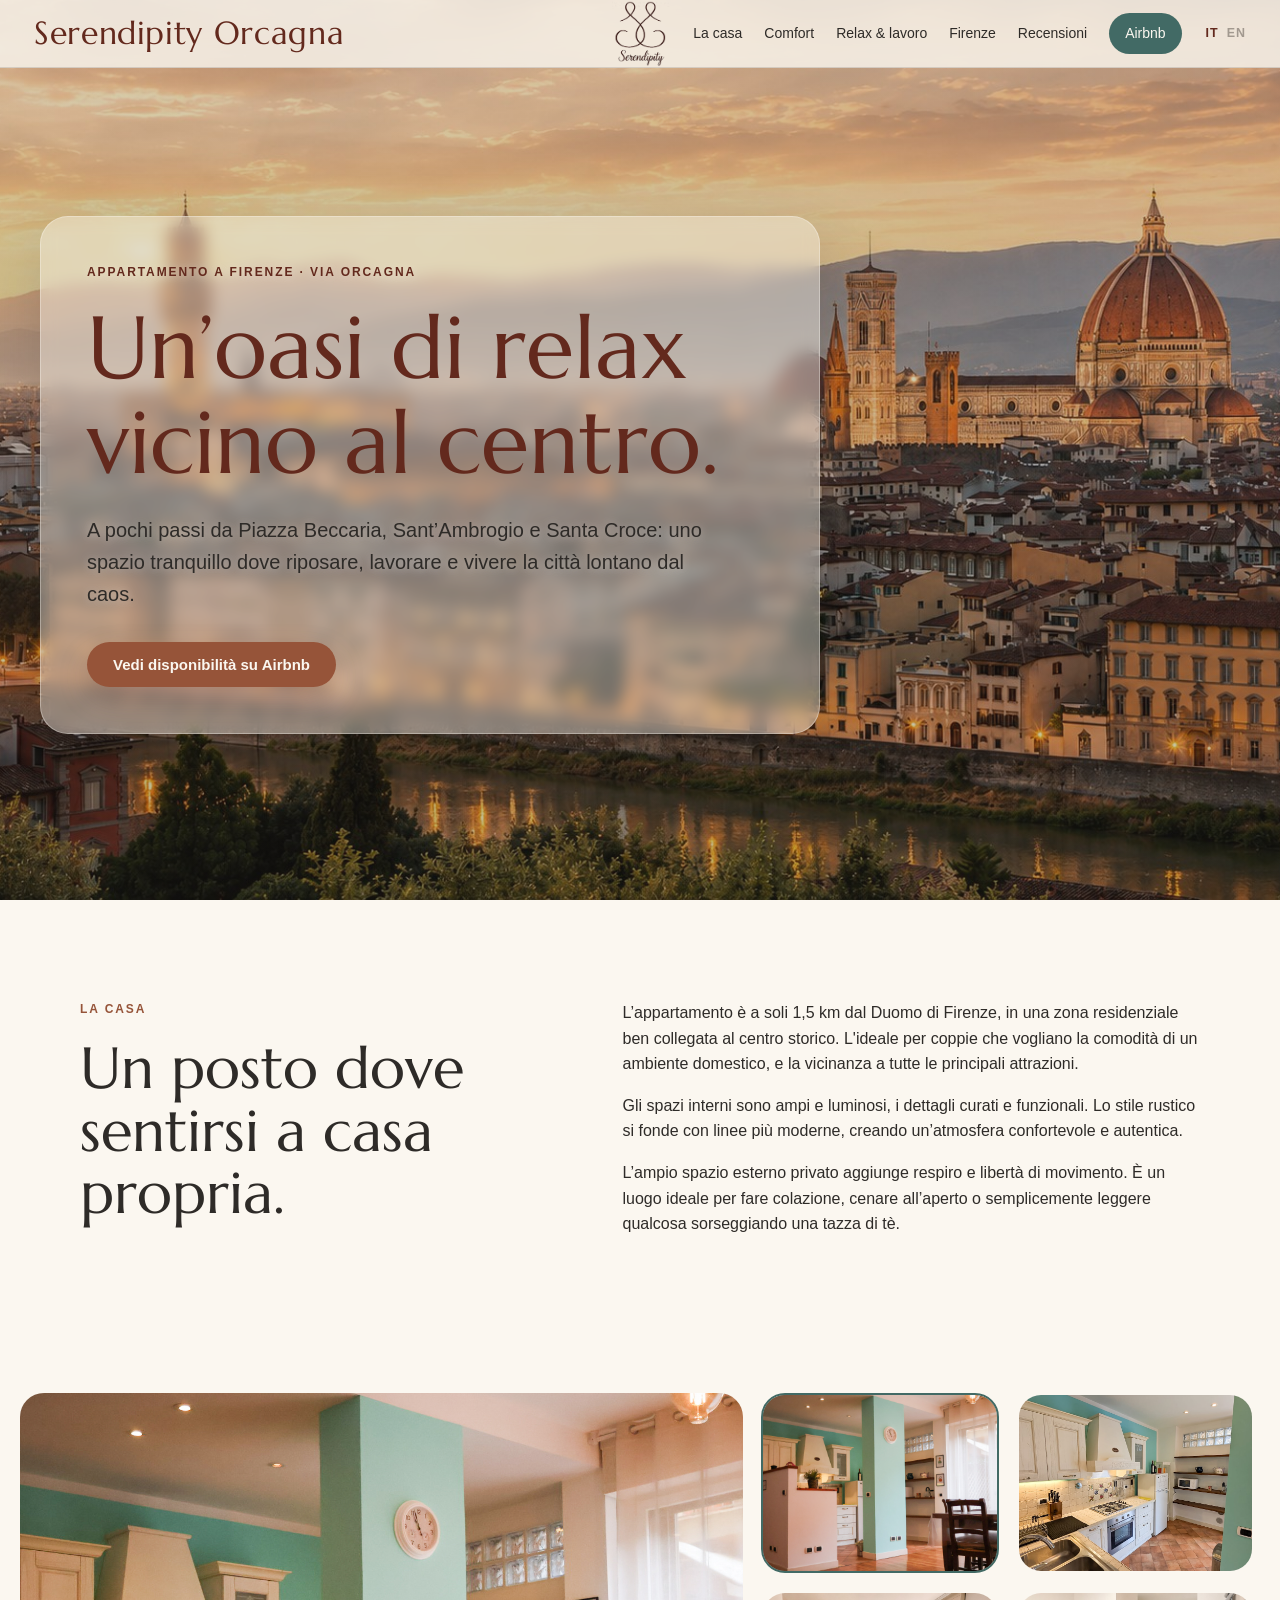
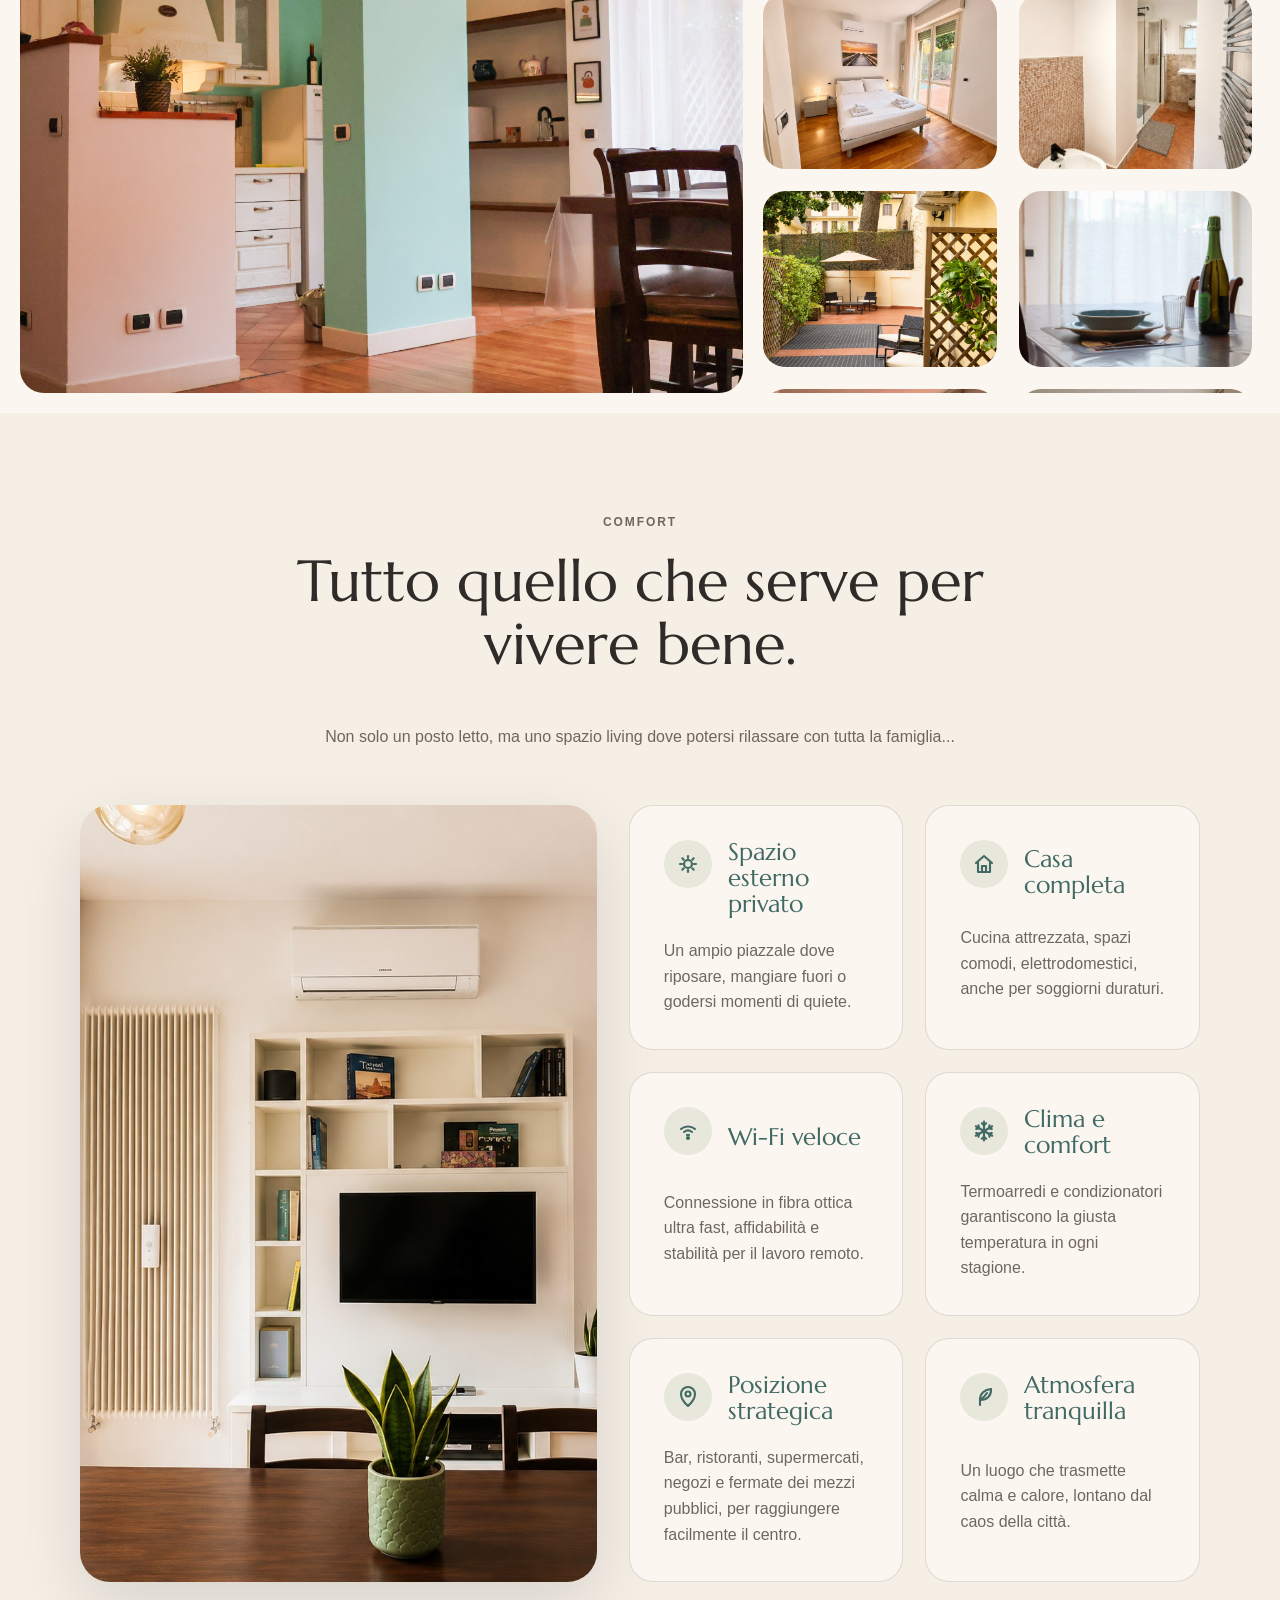
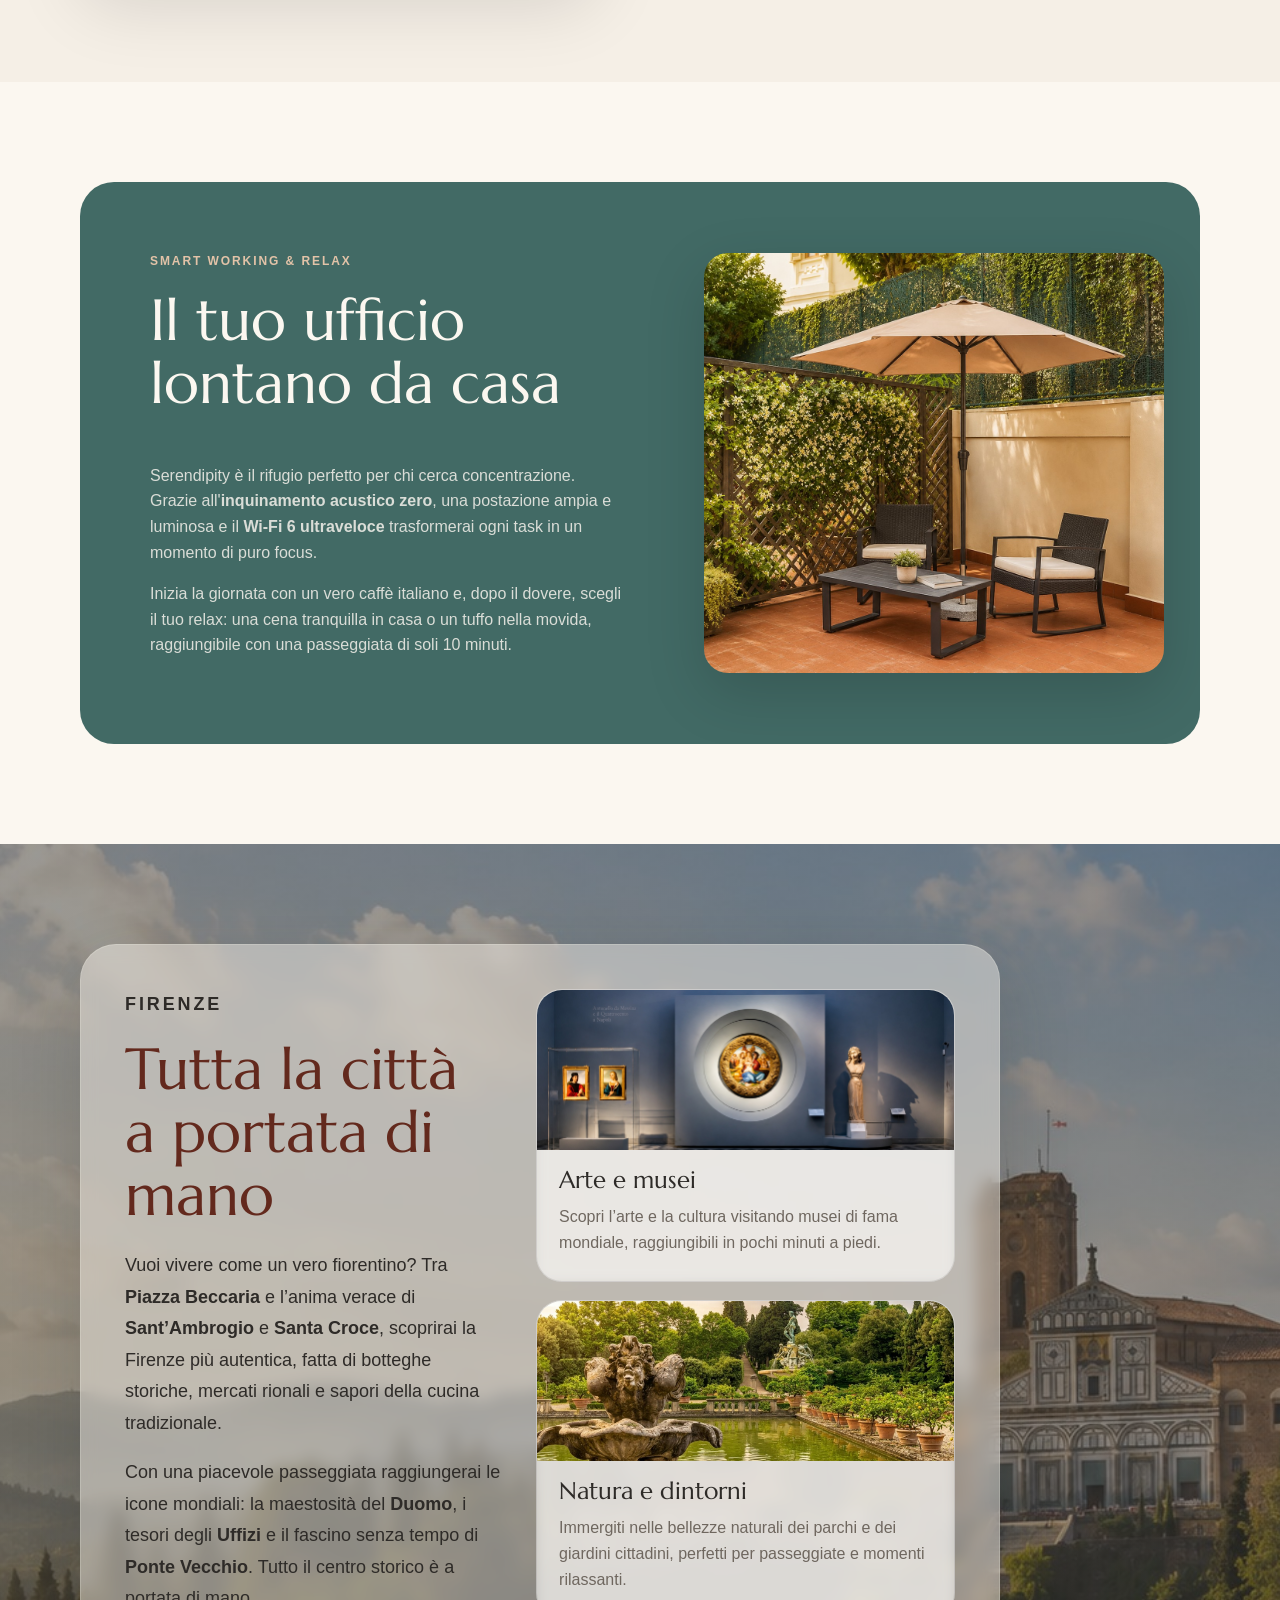
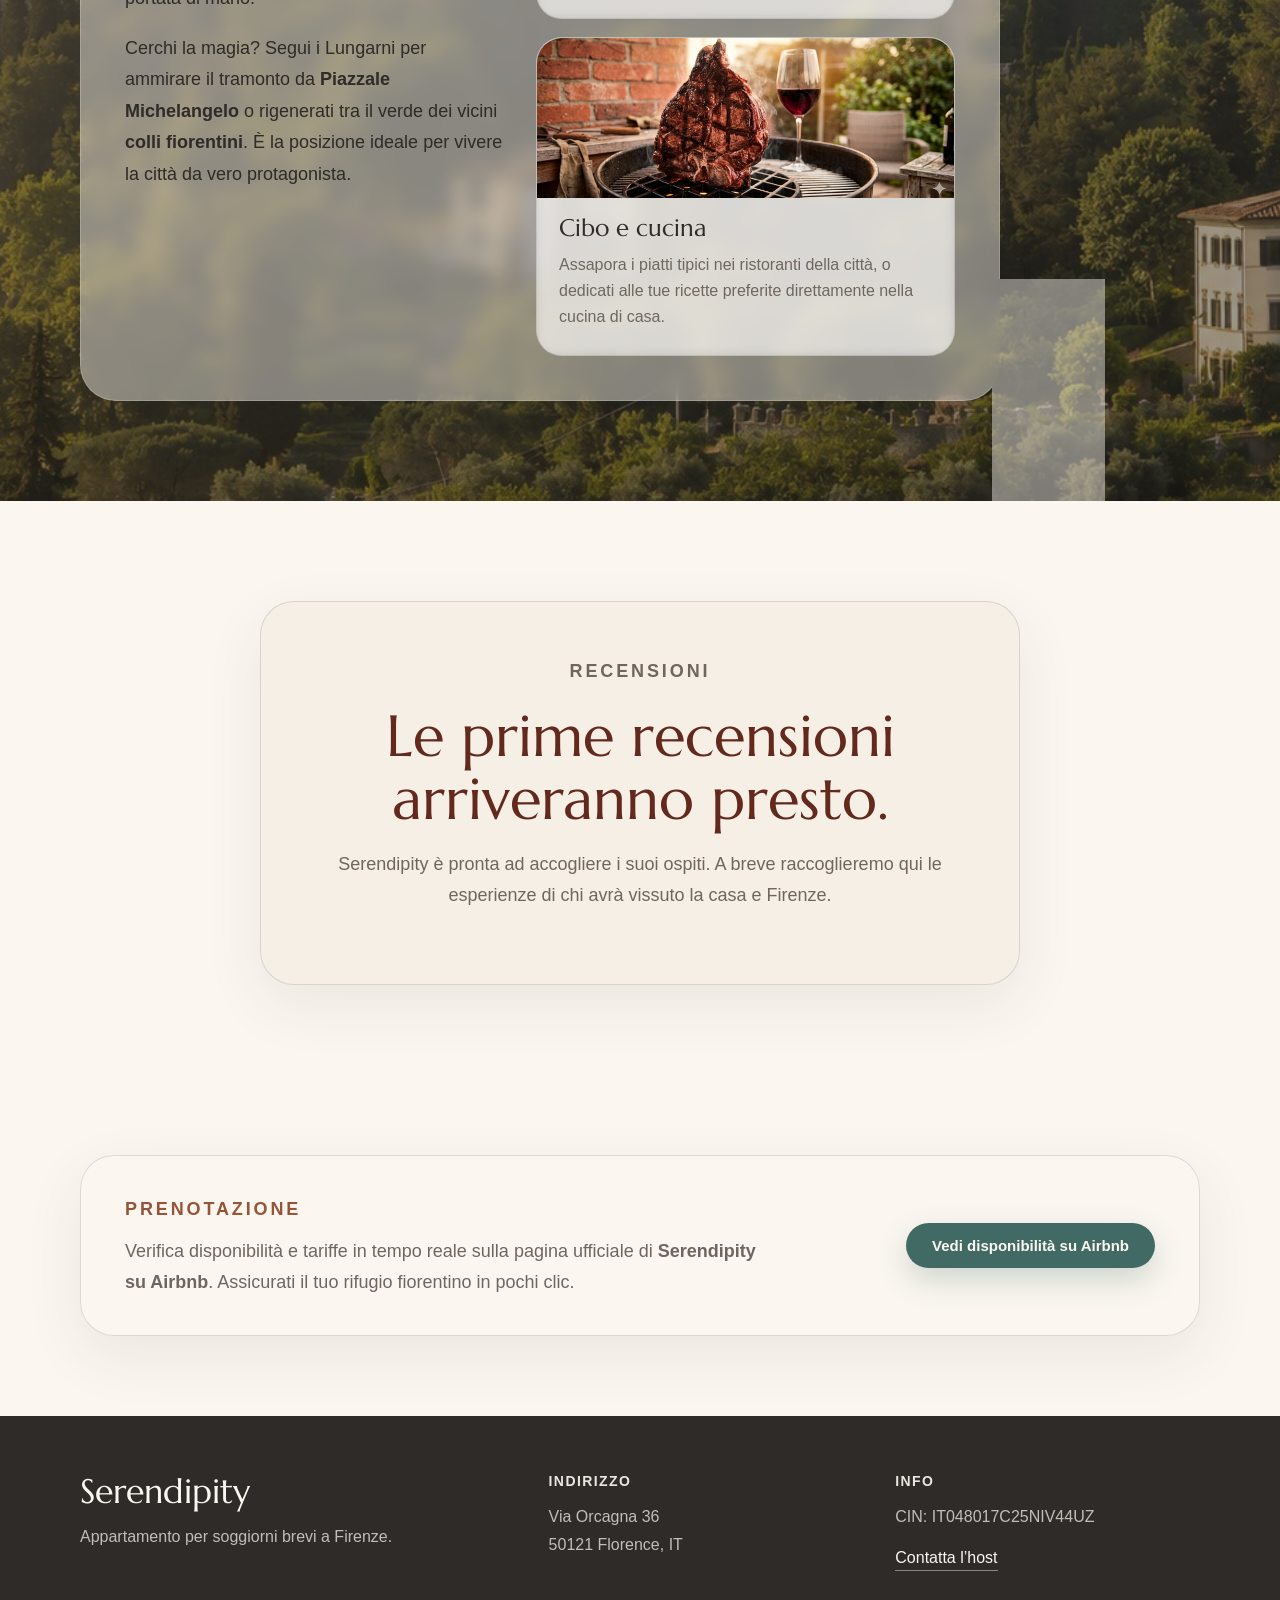
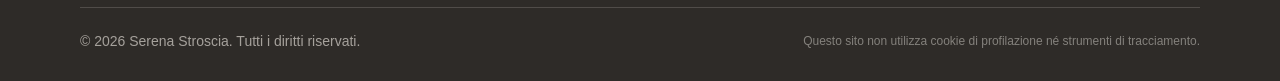
==== commit 4384c722: "Corregge allineamento card atmosfera" ====
--- a/index.html
+++ b/index.html
@@ -315,7 +315,7 @@
             </p>
           </article>
 
-          <article class="card">
+          <article class="card card-quiet">
             <span class="icon" aria-hidden="true">
               <svg viewBox="0 0 24 24">
                 <path d="M19 4c-6.5.5-11 4.8-11 10.5V20" />
--- a/style.css
+++ b/style.css
@@ -452,6 +452,10 @@
   grid-column: 2;
   grid-row: 1;
   align-self: center;
+}
+
+.card-quiet h3 {
+  align-self: start;
 }
 
 .card p {
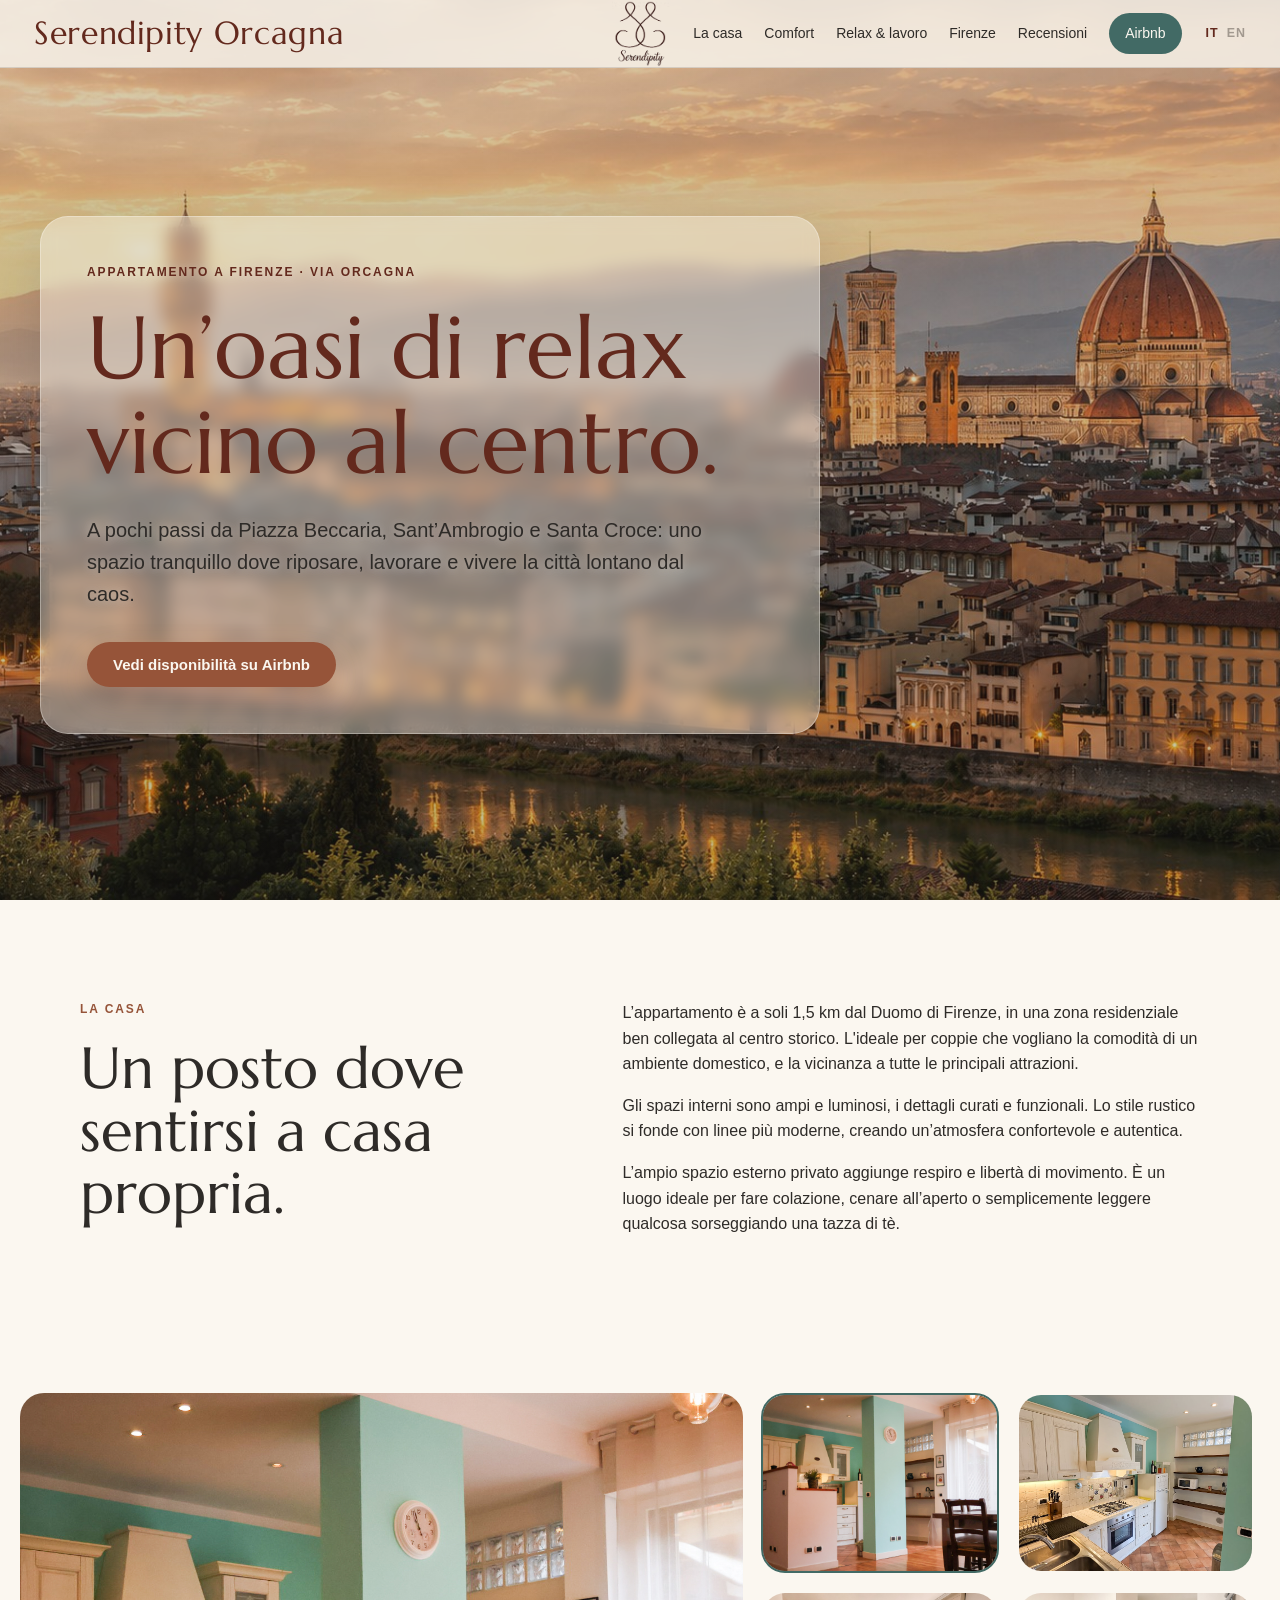
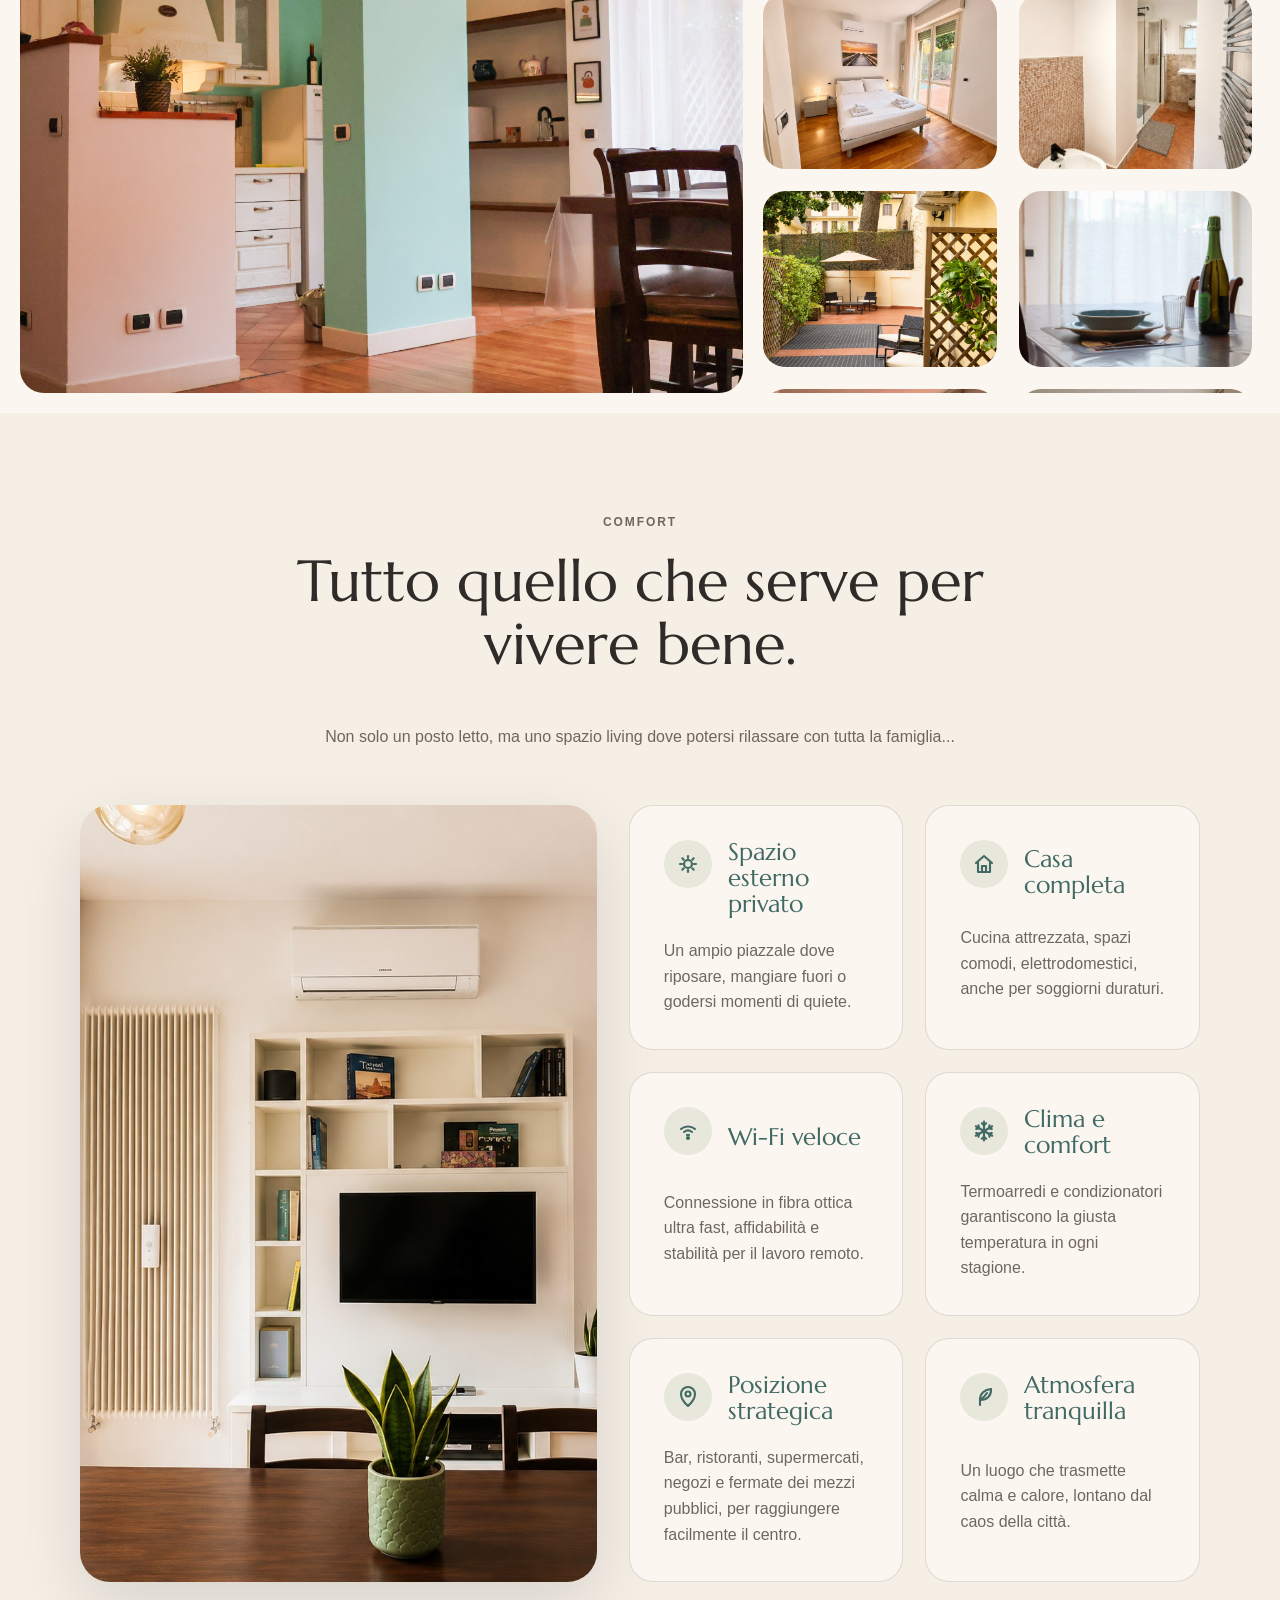
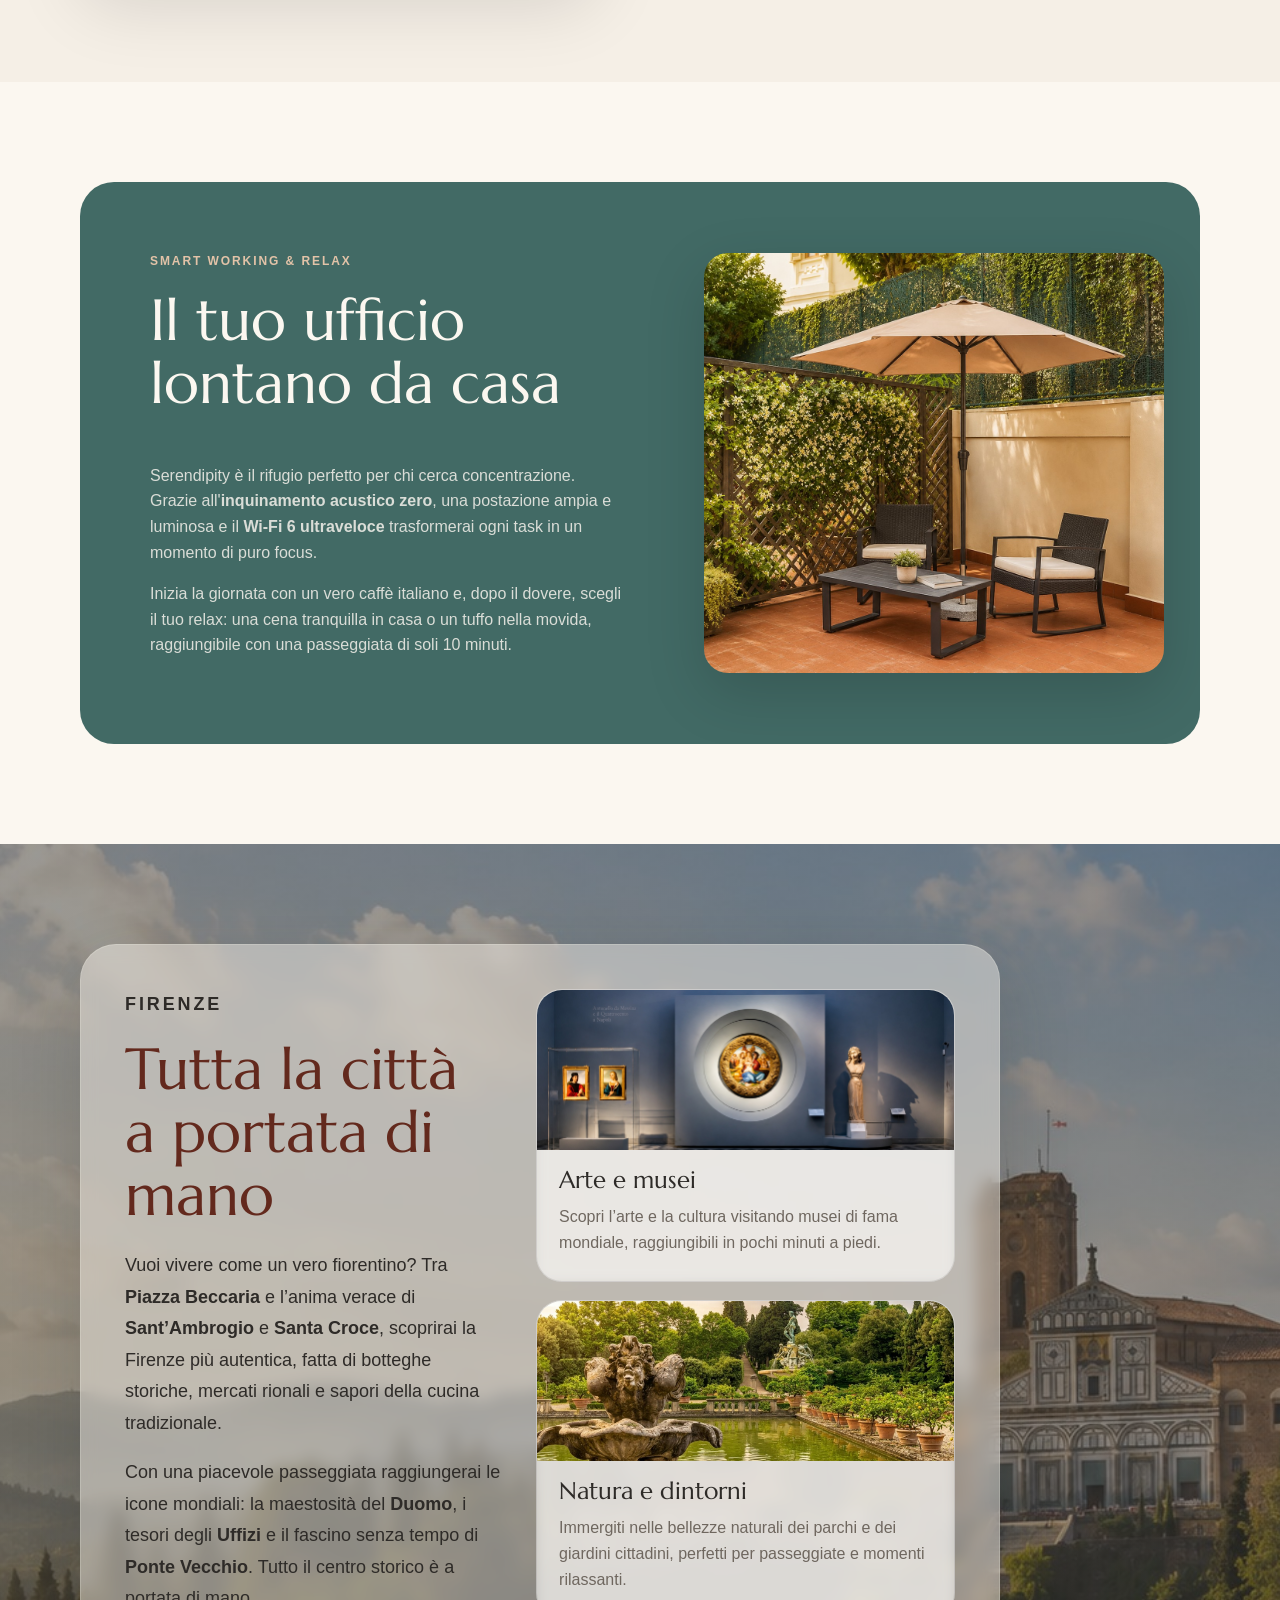
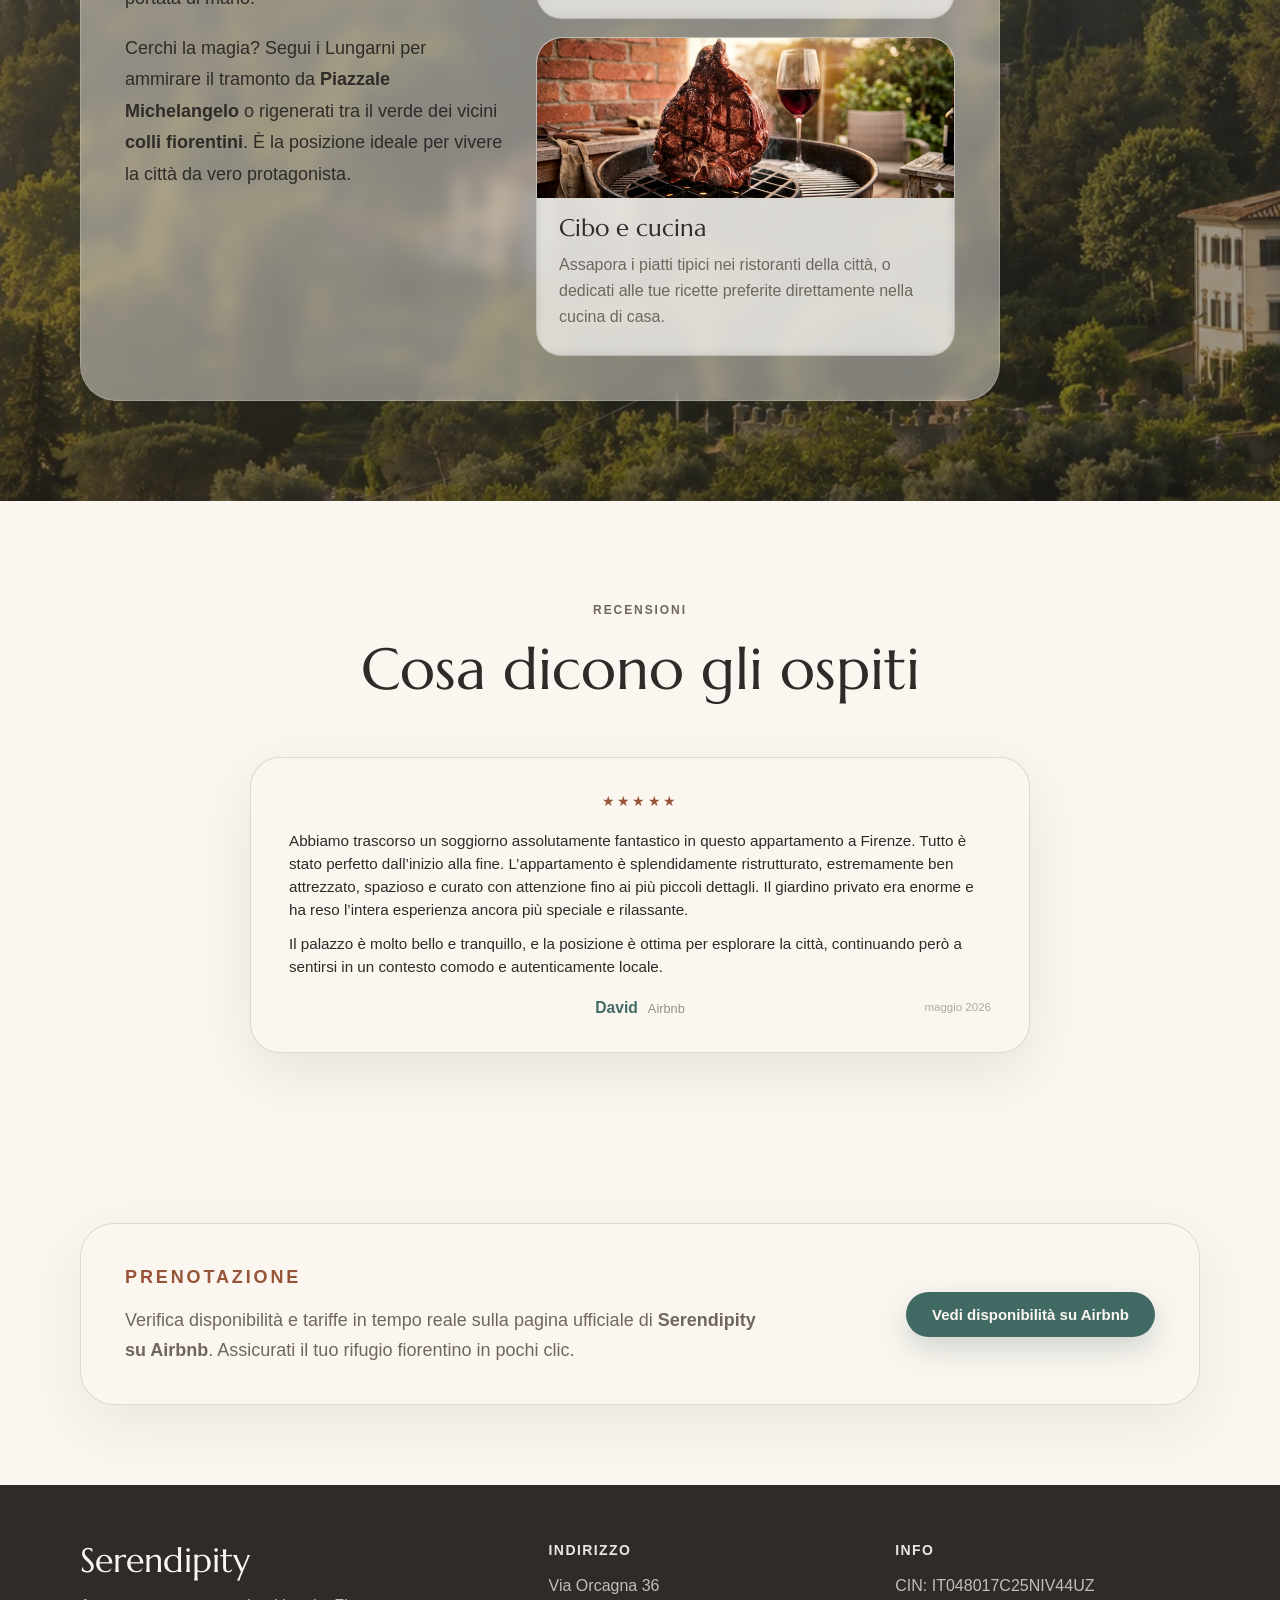
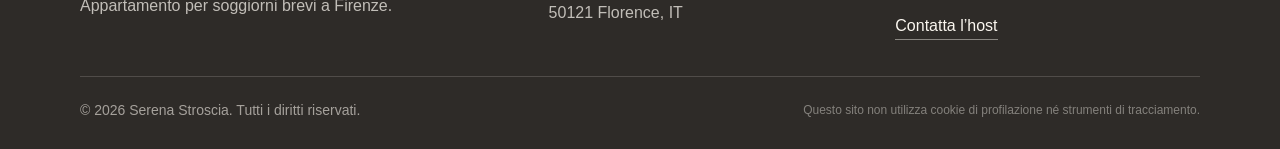
==== commit 4d8236b8: "V5 prima recensione Airbnb inserita" ====
--- a/index.html
+++ b/index.html
@@ -423,17 +423,51 @@
     </div>
   </section>
 
-  <!-- RECENSIONI -->
+  <!-- REVIEWS -->
   <section id="recensioni" class="section reviews-section">
     <div class="container">
-      <div class="coming-soon-box">
+      <div class="section-heading center">
         <p class="eyebrow">Recensioni</p>
-        <h2>Le prime recensioni arriveranno presto.</h2>
-        <p>
-          Serendipity è pronta ad accogliere i suoi ospiti. A breve raccoglieremo qui
-          le esperienze di chi avrà vissuto la casa e Firenze.
-        </p>
-      </div>
+        <h2>Cosa dicono gli ospiti</h2>
+      </div>
+
+      <article class="review-card">
+        <div class="review-stars" aria-label="Valutazione 5 su 5">
+          ★★★★★
+        </div>
+
+        <blockquote class="review-quote">
+          <p>
+            Abbiamo trascorso un soggiorno assolutamente fantastico in questo appartamento a Firenze.
+            Tutto è stato perfetto dall’inizio alla fine. L’appartamento è splendidamente ristrutturato,
+            estremamente ben attrezzato, spazioso e curato con attenzione fino ai più piccoli dettagli.
+            Il giardino privato era enorme e ha reso l’intera esperienza ancora più speciale e rilassante.
+          </p>
+
+          <p>
+            Il palazzo è molto bello e tranquillo, e la posizione è ottima per esplorare la città,
+            continuando però a sentirsi in un contesto comodo e autenticamente locale.
+          </p>
+
+          <p>
+            Chiara e Serena sono state incredibilmente gentili, disponibili e comunicative per tutta la durata
+            del soggiorno. Si percepisce davvero quanta cura e attenzione siano state dedicate all’appartamento
+            e all’accoglienza degli ospiti.
+          </p>
+
+          <p>
+            Torneremo sicuramente!
+          </p>
+        </blockquote>
+
+        <footer class="review-meta">
+          <div class="review-author">
+            <strong>David</strong>
+            <span>Airbnb</span>
+          </div>
+          <span class="review-date">maggio 2026</span>
+        </footer>
+      </article>
     </div>
   </section>
 
--- a/style.css
+++ b/style.css
@@ -656,26 +656,81 @@
   background: var(--cream-light);
 }
 
-.coming-soon-box {
-  max-width: 760px;
+.review-card {
+  max-width: 780px;
   margin: 0 auto;
+  padding: 32px 38px;
+  border-radius: 30px;
+  background: var(--cream-light);
+  border: 1px solid var(--line);
+  box-shadow: 0 20px 60px rgba(0, 0, 0, 0.08);
   text-align: center;
-  padding: 54px 42px;
-  border-radius: 34px;
-  background: var(--cream);
-  border: 1px solid var(--line);
-  box-shadow: 0 20px 60px rgba(46, 43, 40, 0.08);
-}
-
-.coming-soon-box h2 {
-  color: var(--rosewood);
-  margin-bottom: 18px;
-}
-
-.coming-soon-box p {
+}
+
+.review-stars {
+  color: var(--terracotta);
+  font-size: 0.9rem;
+  letter-spacing: 0.14em;
+  margin-bottom: 16px;
+  text-align: center;
+}
+
+.review-card .review-quote {
+  max-height: 148px;
+  overflow-y: auto;
+  margin: 0;
+  padding-right: 12px;
+  color: var(--dark);
+  font-family: "Inter", sans-serif;
+  font-size: 0.95rem;
+  line-height: 1.52;
+  text-align: left;
+}
+
+.review-card .review-quote p {
+  margin: 0 0 11px;
+}
+
+.review-card .review-quote p:last-child {
+  margin-bottom: 0;
+}
+
+.review-meta {
+  position: relative;
+  margin-top: 18px;
+  min-height: 22px;
   color: var(--muted);
-  font-size: 18px;
-  line-height: 1.75;
+  text-align: center;
+}
+
+.review-author {
+  display: inline-flex;
+  align-items: baseline;
+  justify-content: center;
+  gap: 10px;
+}
+
+.review-author strong {
+  color: var(--teal);
+  font-size: 0.98rem;
+  font-weight: 700;
+}
+
+.review-author span {
+  color: var(--muted);
+  font-size: 0.8rem;
+  opacity: 0.7;
+}
+
+.review-date {
+  position: absolute;
+  right: 0;
+  top: 50%;
+  transform: translateY(-50%);
+  color: var(--muted);
+  font-size: 0.72rem;
+  opacity: 0.55;
+  white-space: nowrap;
 }
 
 /* BOOKING */
@@ -1011,6 +1066,30 @@
     font-size: 16px;
   }
 
+  .review-card {
+    padding: 28px 22px;
+    border-radius: 24px;
+  }
+
+  .review-card .review-quote {
+    max-height: 165px;
+    font-size: 0.94rem;
+    line-height: 1.5;
+  }
+
+  .review-meta {
+    display: flex;
+    flex-direction: column;
+    align-items: center;
+    gap: 4px;
+  }
+
+  .review-date {
+    position: static;
+    transform: none;
+    font-size: 0.72rem;
+  }
+
   .booking-card {
     flex-direction: column;
     align-items: flex-start;
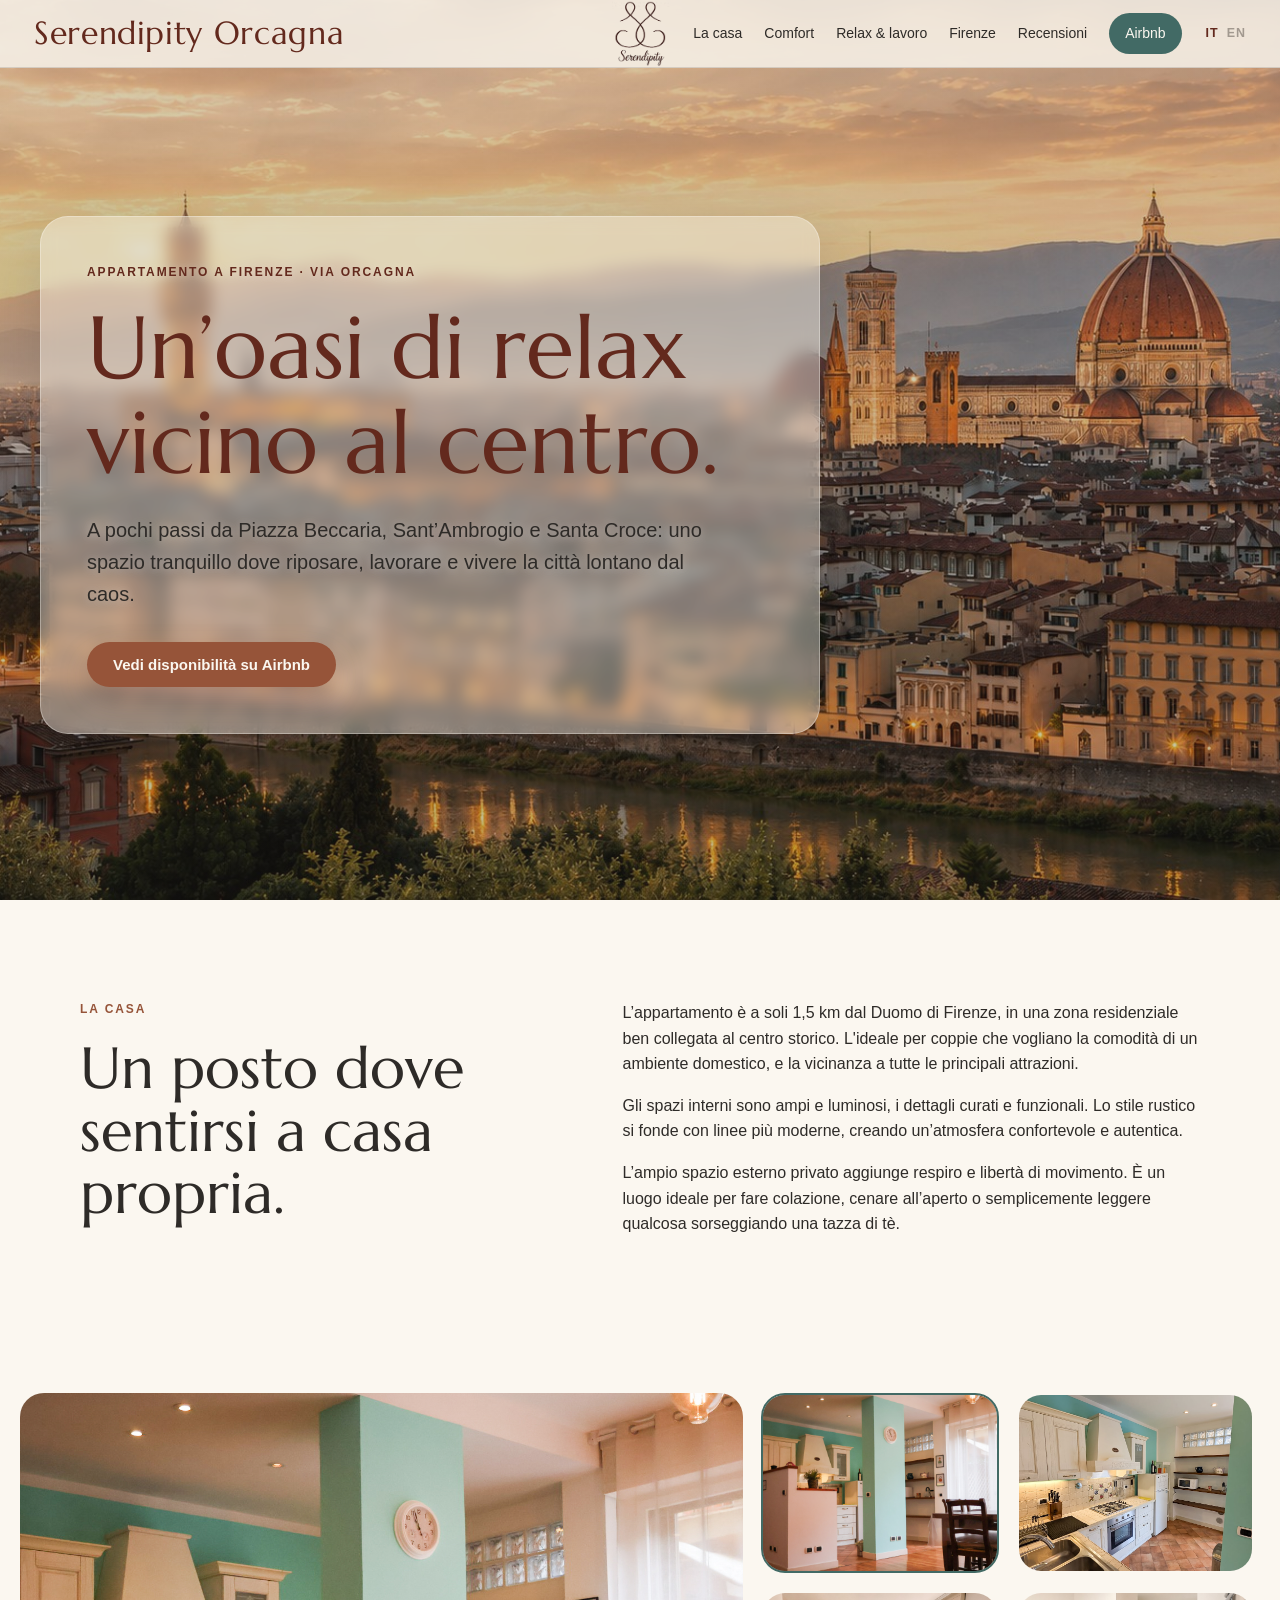
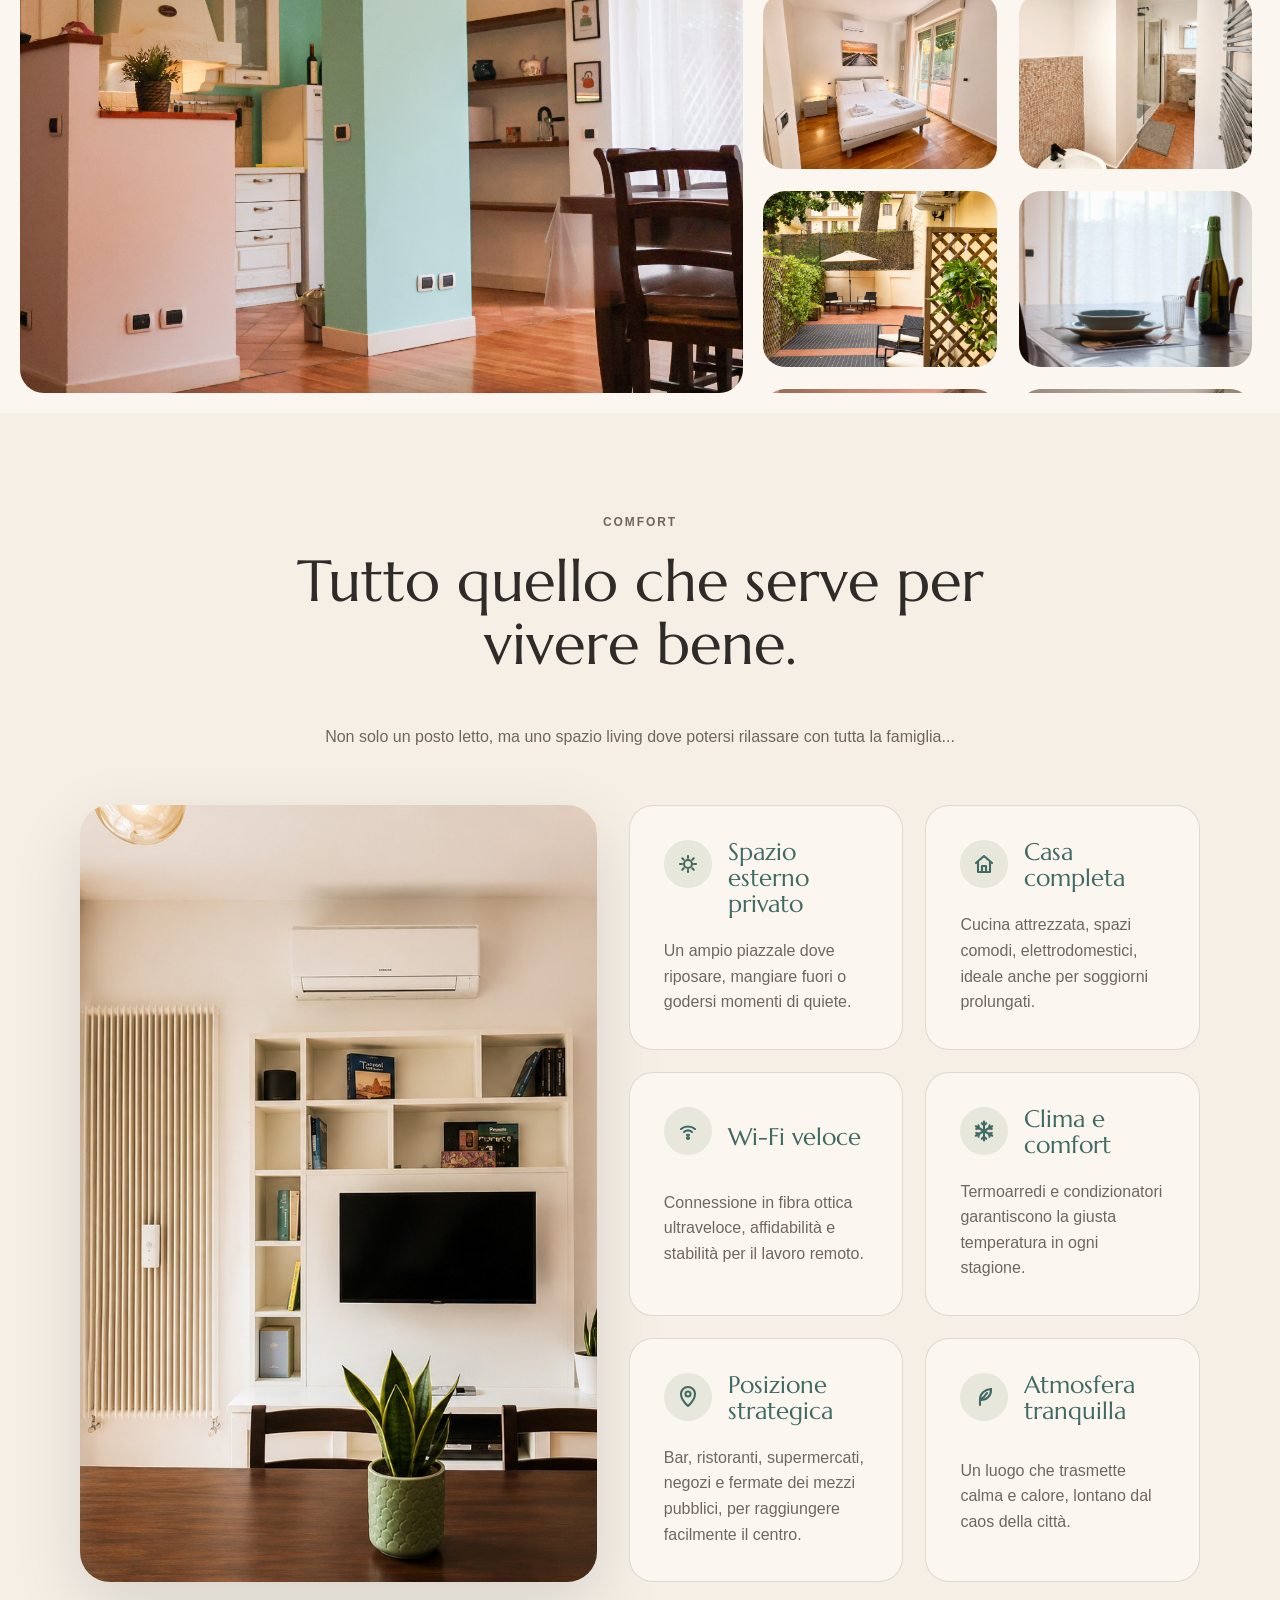
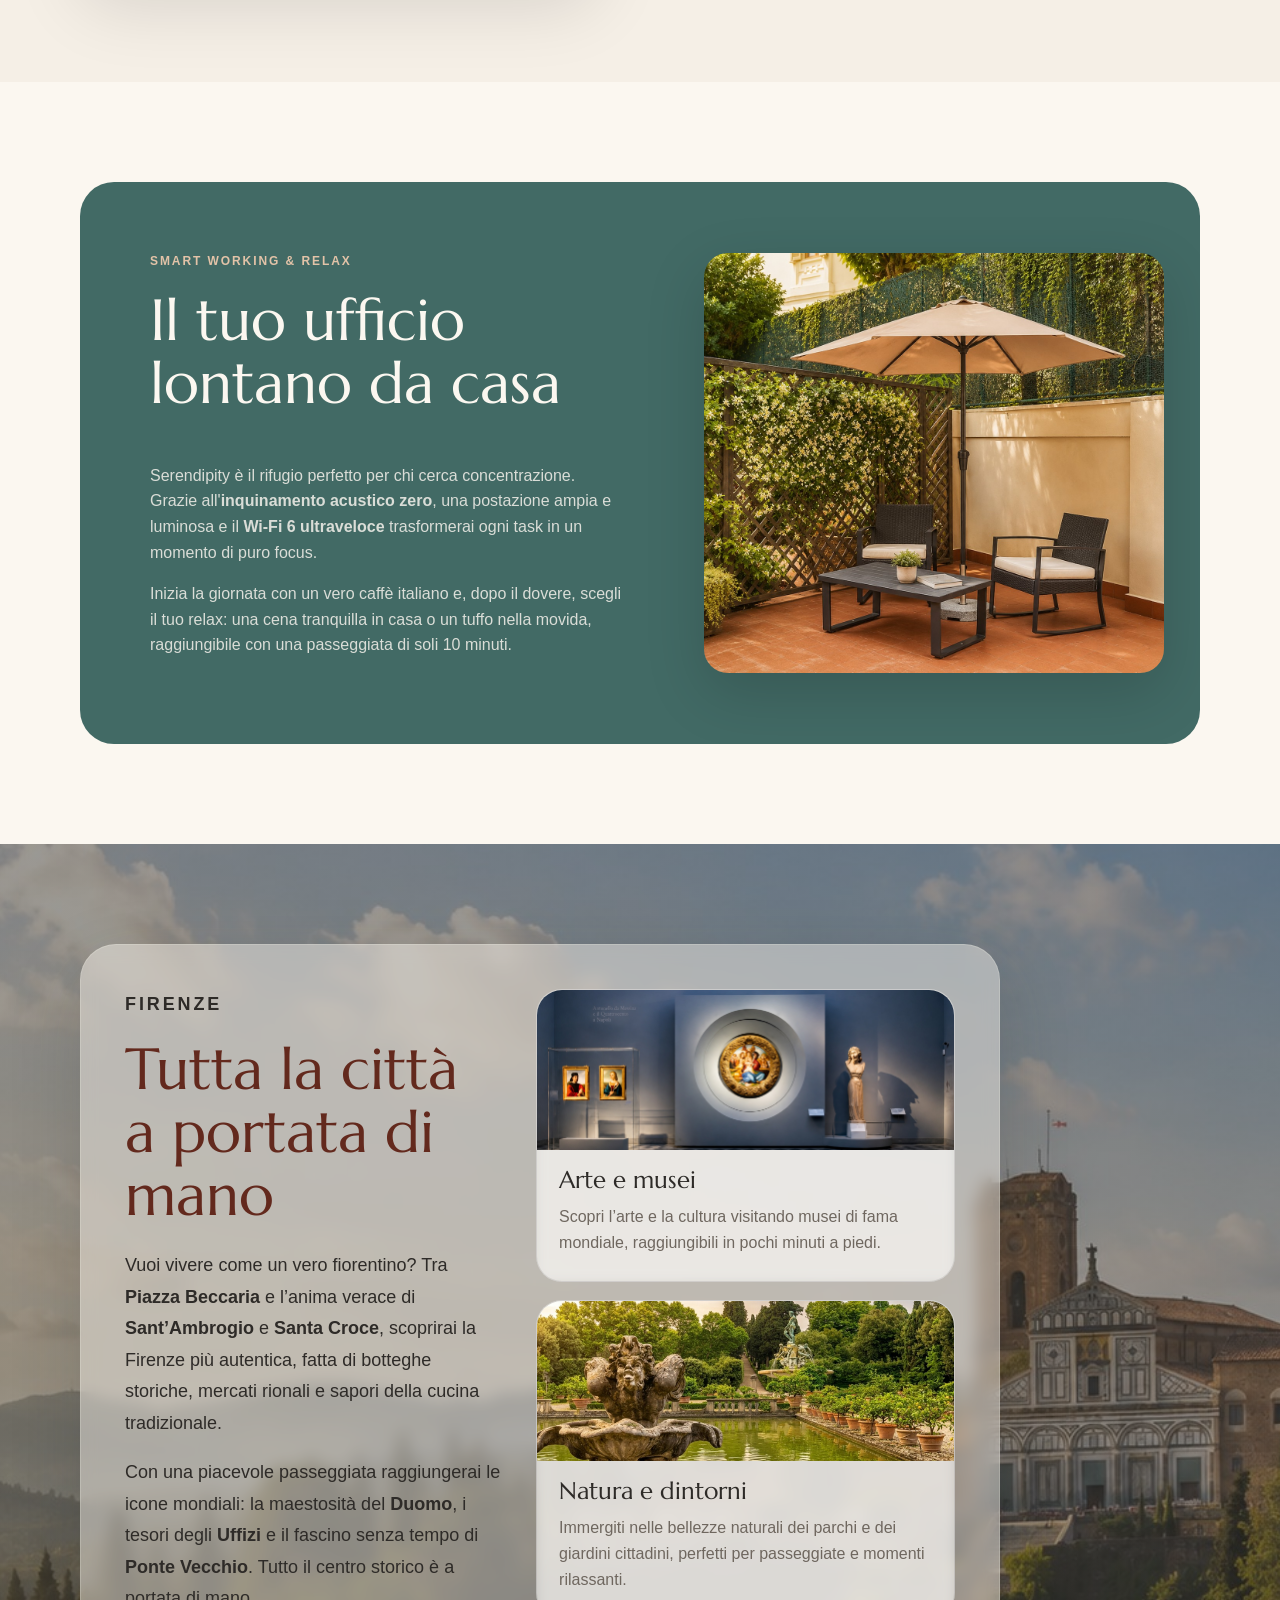
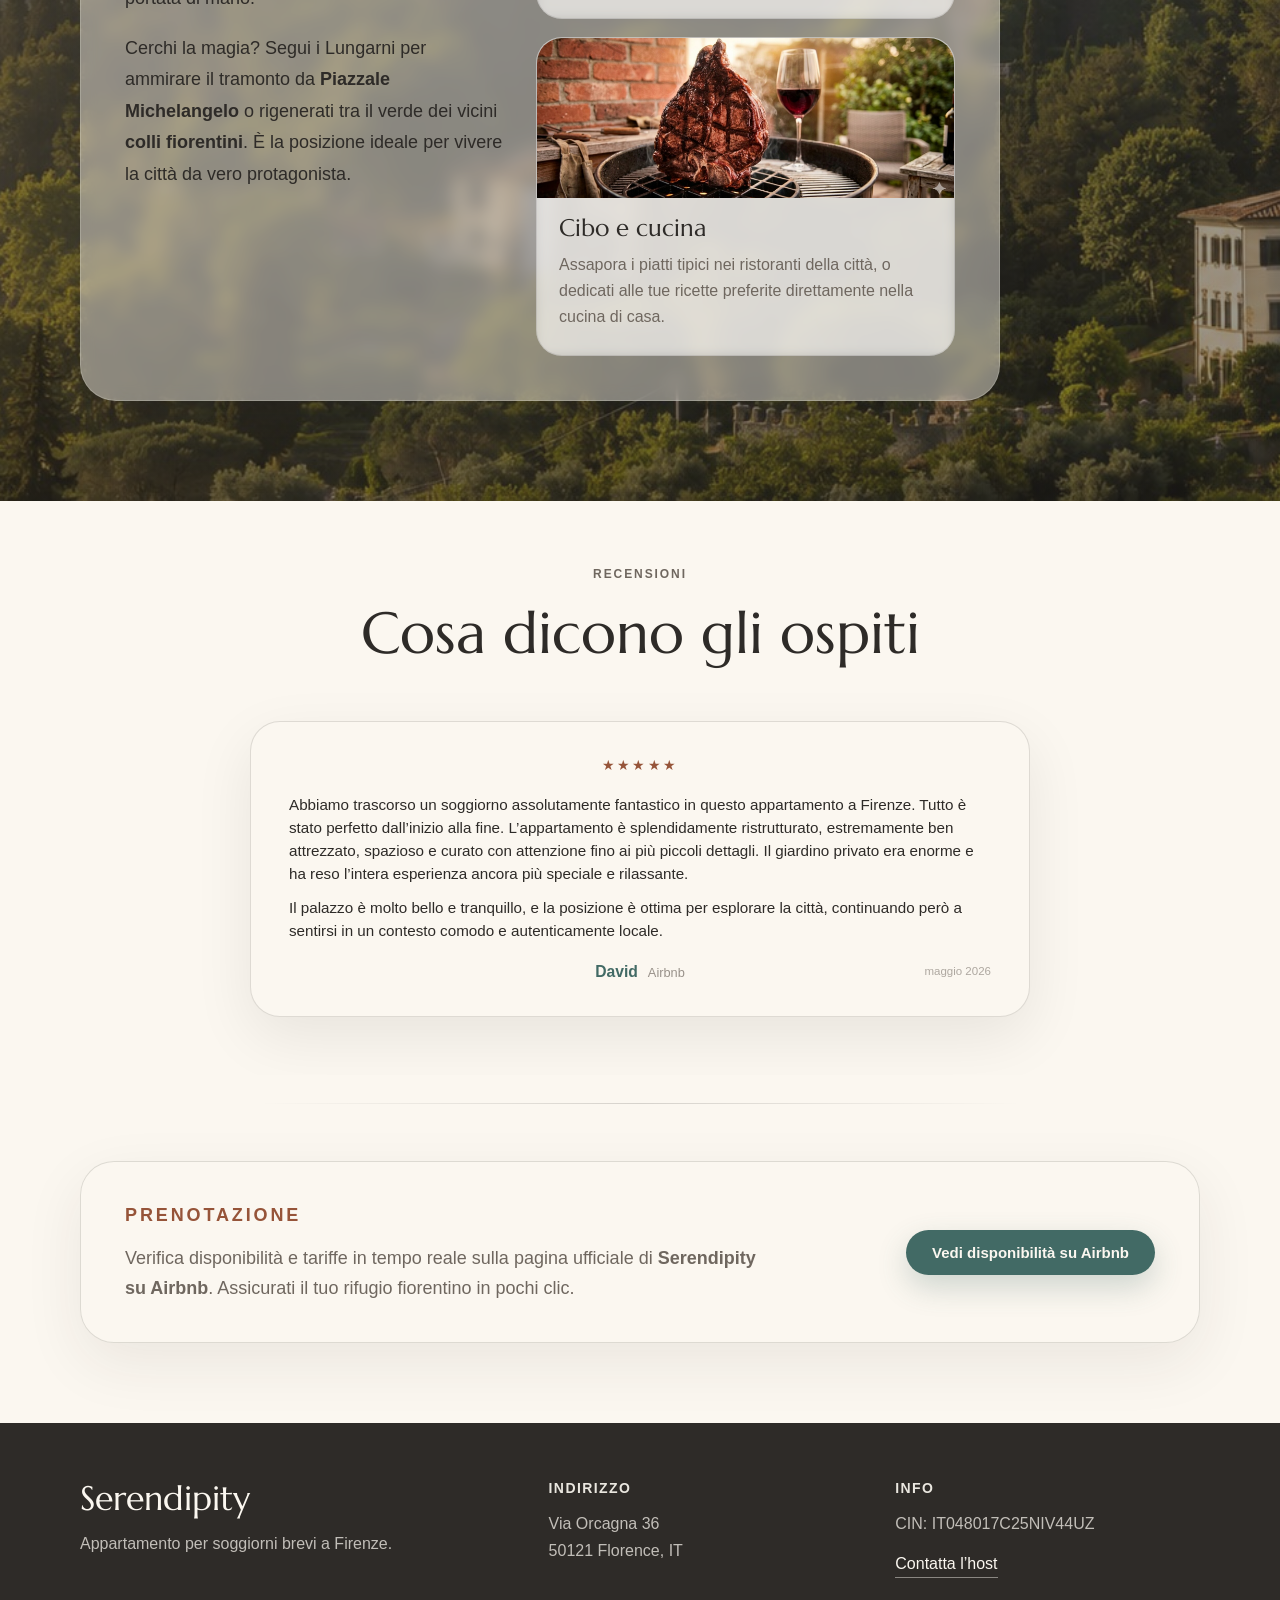
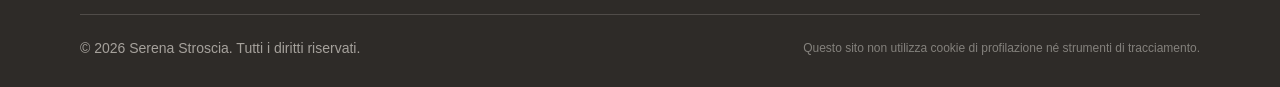
==== commit 40df681e: "V5 rifiniture" ====
--- a/index.html
+++ b/index.html
@@ -1,5 +1,5 @@
 <!DOCTYPE html>
-<html lang="en">
+<html lang="it">
 
 <head>
   <meta charset="UTF-8">
@@ -242,7 +242,7 @@
               </svg>
             </span>
             <h3>Casa completa</h3>
-            <p>Cucina attrezzata, spazi comodi, elettrodomestici, anche per soggiorni duraturi.</p>
+            <p>Cucina attrezzata, spazi comodi, elettrodomestici, ideale anche per soggiorni prolungati.</p>
           </article>
 
           <article class="card">
@@ -255,7 +255,7 @@
               </svg>
             </span>
             <h3>Wi-Fi veloce</h3>
-            <p>Connessione in fibra ottica ultra fast, affidabilità e stabilità per il lavoro remoto.</p>
+            <p>Connessione in fibra ottica ultraveloce, affidabilità e stabilità per il lavoro remoto.</p>
           </article>
 
           <article class="card">
--- a/style.css
+++ b/style.css
@@ -654,6 +654,8 @@
 
 .reviews-section {
   background: var(--cream-light);
+  padding-top: 64px;
+  padding-bottom: 58px;
 }
 
 .review-card {
@@ -736,9 +738,26 @@
 /* BOOKING */
 
 .booking-section {
+  position: relative;
   background: var(--cream-light);
-  padding-top: 70px;
+  padding-top: 86px;
   padding-bottom: 80px;
+}
+
+.booking-section::before {
+  content: "";
+  position: absolute;
+  top: 28px;
+  left: 50%;
+  transform: translateX(-50%);
+  width: min(760px, calc(100% - 80px));
+  height: 1px;
+  background: linear-gradient(
+    to right,
+    transparent,
+    rgba(46, 43, 40, 0.18),
+    transparent
+  );
 }
 
 .booking-card {
@@ -925,10 +944,10 @@
   }
 
   .mobile-language {
-    position: absolute;
+    position: fixed;
     top: 76px;
     right: 14px;
-    z-index: 10;
+    z-index: 100;
     display: inline-flex;
     align-items: center;
     gap: 8px;
@@ -1090,6 +1109,11 @@
     font-size: 0.72rem;
   }
 
+  .reviews-section {
+    padding-top: 52px;
+    padding-bottom: 46px;
+  }
+
   .booking-card {
     flex-direction: column;
     align-items: flex-start;
@@ -1115,4 +1139,5 @@
     text-align: left;
     white-space: normal;
   }
-}+}
+
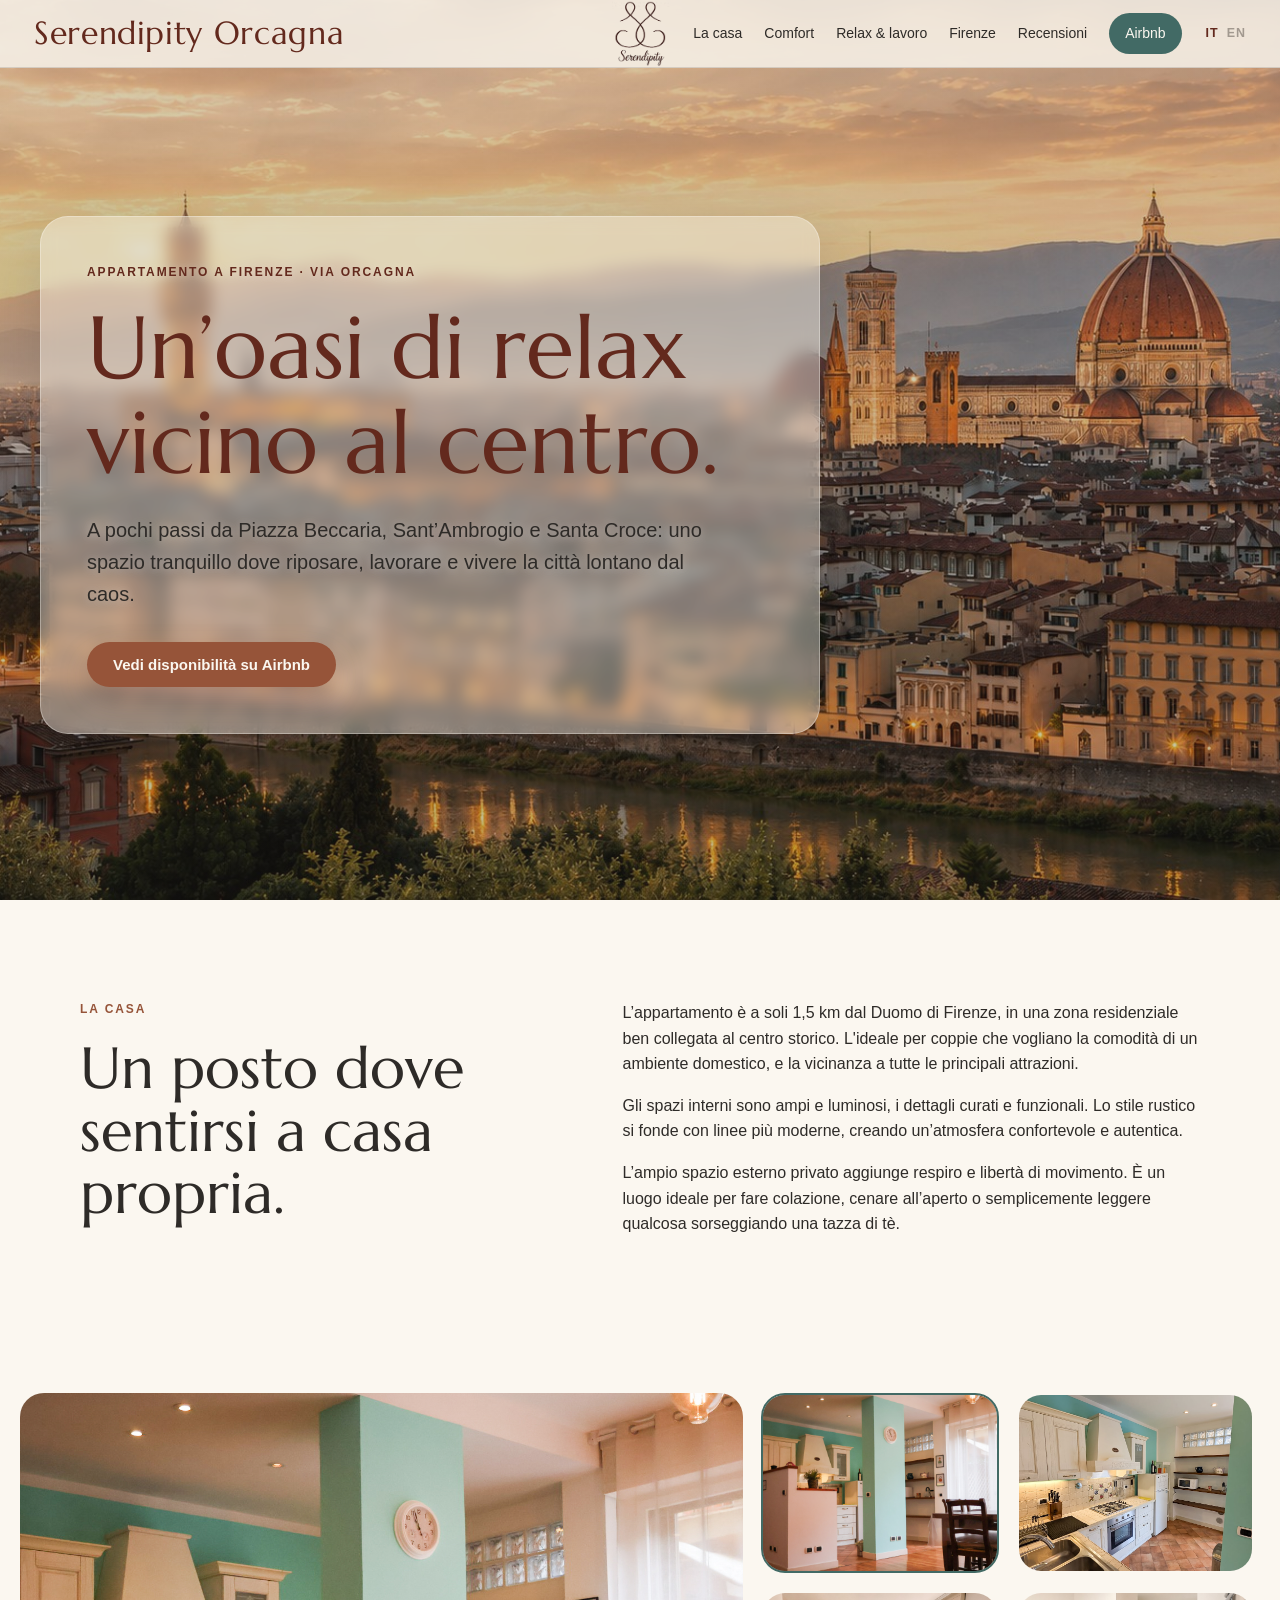
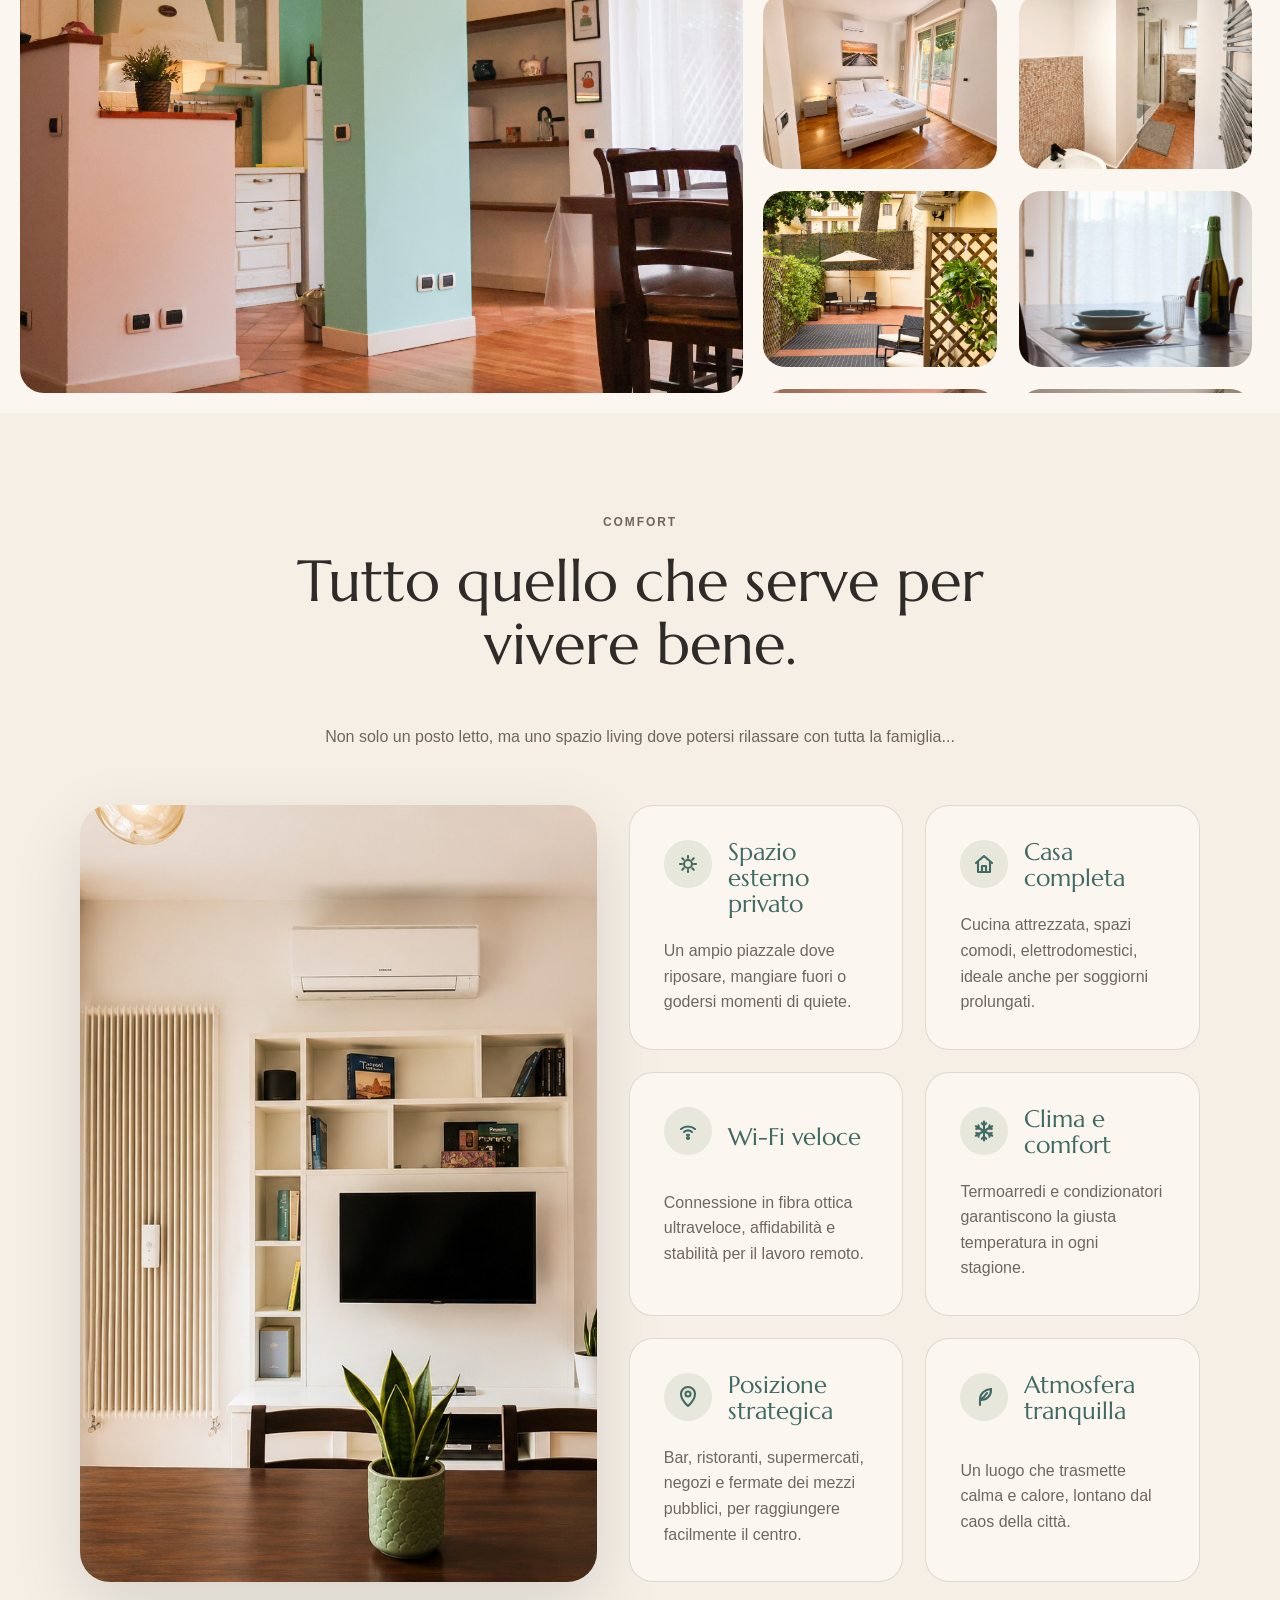
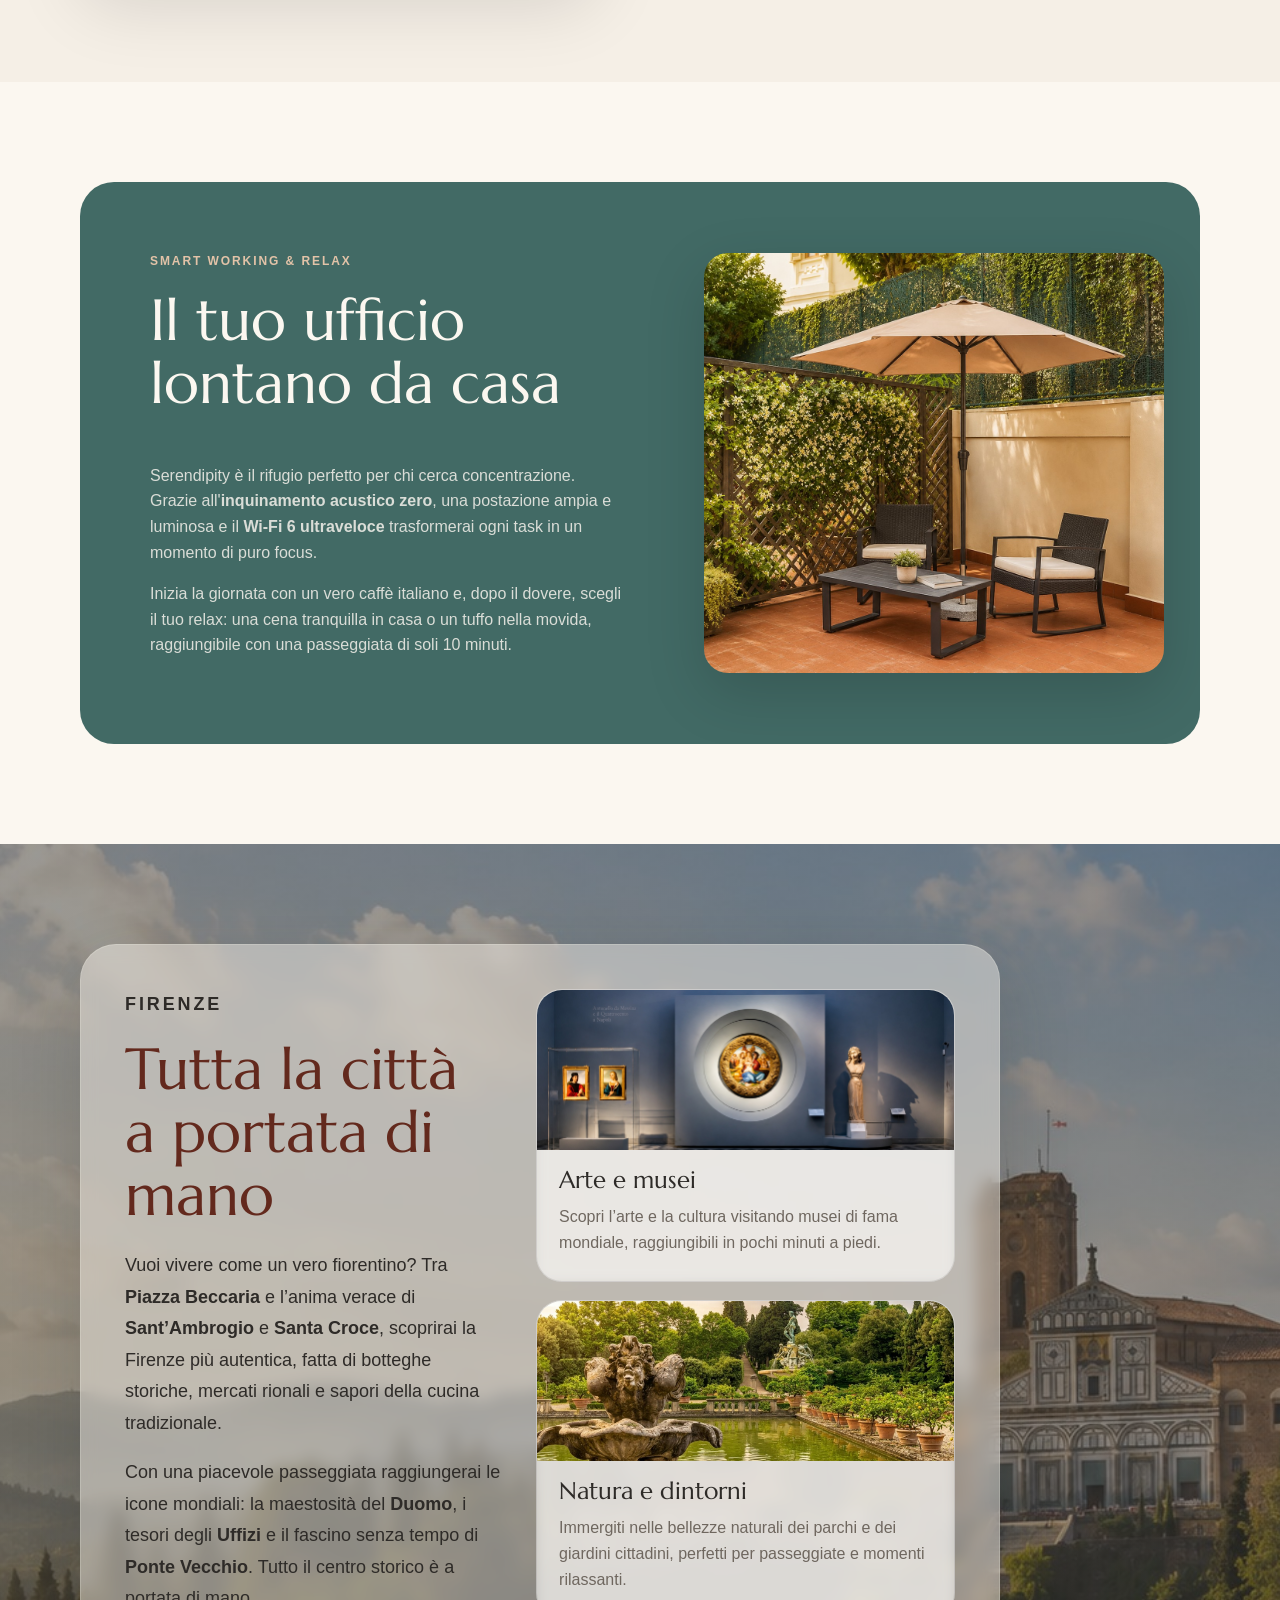
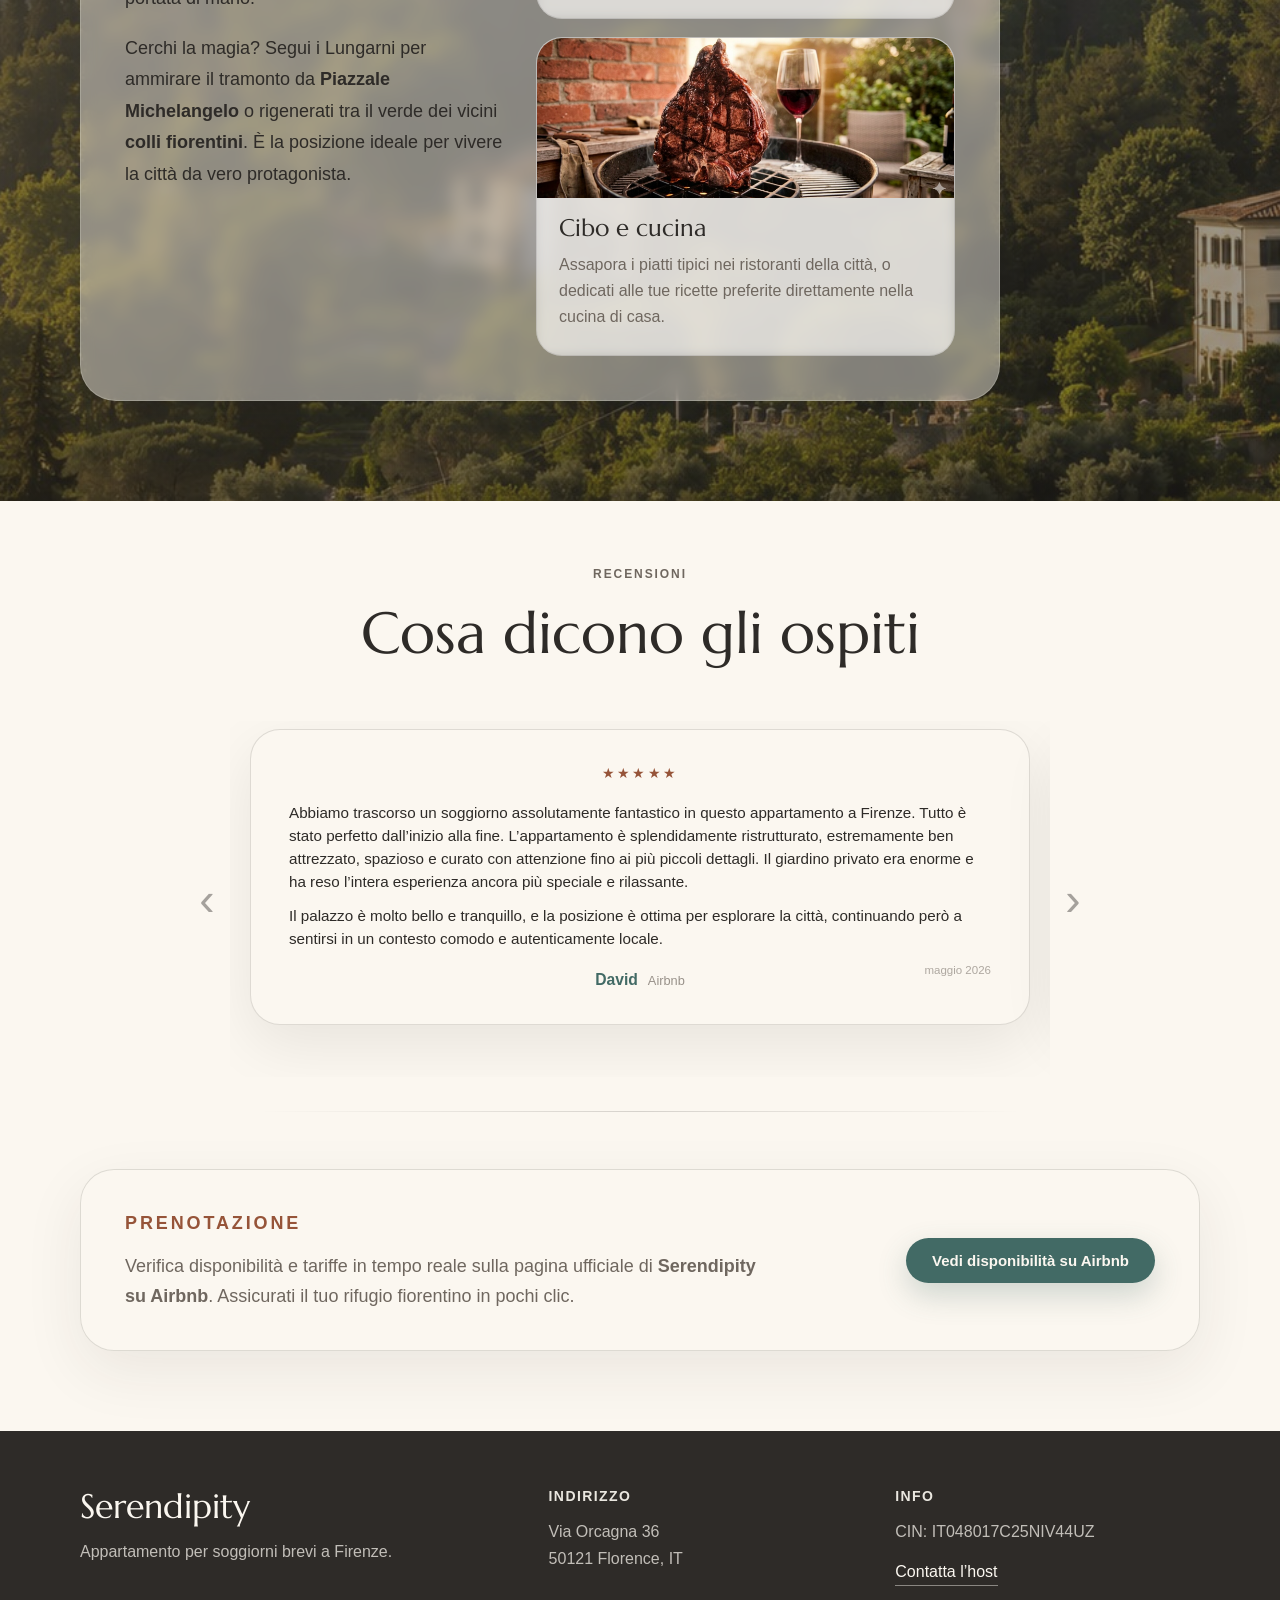
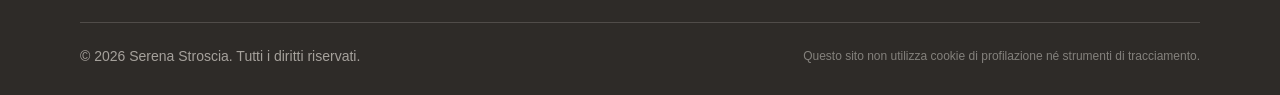
==== commit 579287cc: "V6 - Aggiunta seconda recensione e carousel recensioni" ====
--- a/index.html
+++ b/index.html
@@ -431,43 +431,80 @@
         <h2>Cosa dicono gli ospiti</h2>
       </div>
 
-      <article class="review-card">
-        <div class="review-stars" aria-label="Valutazione 5 su 5">
-          ★★★★★
-        </div>
-
-        <blockquote class="review-quote">
-          <p>
-            Abbiamo trascorso un soggiorno assolutamente fantastico in questo appartamento a Firenze.
-            Tutto è stato perfetto dall’inizio alla fine. L’appartamento è splendidamente ristrutturato,
-            estremamente ben attrezzato, spazioso e curato con attenzione fino ai più piccoli dettagli.
-            Il giardino privato era enorme e ha reso l’intera esperienza ancora più speciale e rilassante.
-          </p>
-
-          <p>
-            Il palazzo è molto bello e tranquillo, e la posizione è ottima per esplorare la città,
-            continuando però a sentirsi in un contesto comodo e autenticamente locale.
-          </p>
-
-          <p>
-            Chiara e Serena sono state incredibilmente gentili, disponibili e comunicative per tutta la durata
-            del soggiorno. Si percepisce davvero quanta cura e attenzione siano state dedicate all’appartamento
-            e all’accoglienza degli ospiti.
-          </p>
-
-          <p>
-            Torneremo sicuramente!
-          </p>
-        </blockquote>
-
-        <footer class="review-meta">
-          <div class="review-author">
-            <strong>David</strong>
-            <span>Airbnb</span>
-          </div>
-          <span class="review-date">maggio 2026</span>
-        </footer>
-      </article>
+      <div class="reviews-carousel" data-review-carousel>
+        <button class="review-arrow review-arrow-prev" type="button" aria-label="Recensione precedente">
+          ‹
+        </button>
+
+        <div class="reviews-track" tabindex="0" aria-label="Recensioni degli ospiti">
+
+          <article class="review-card">
+            <div class="review-stars" aria-label="Valutazione 5 su 5">
+              ★★★★★
+            </div>
+
+            <blockquote class="review-quote">
+              <p>
+                Abbiamo trascorso un soggiorno assolutamente fantastico in questo appartamento a Firenze.
+                Tutto è stato perfetto dall’inizio alla fine. L’appartamento è splendidamente ristrutturato,
+                estremamente ben attrezzato, spazioso e curato con attenzione fino ai più piccoli dettagli.
+                Il giardino privato era enorme e ha reso l’intera esperienza ancora più speciale e rilassante.
+              </p>
+
+              <p>
+                Il palazzo è molto bello e tranquillo, e la posizione è ottima per esplorare la città,
+                continuando però a sentirsi in un contesto comodo e autenticamente locale.
+              </p>
+
+              <p>
+                Chiara e Serena sono state incredibilmente gentili, disponibili e comunicative per tutta la durata
+                del soggiorno. Si percepisce davvero quanta cura e attenzione siano state dedicate all’appartamento
+                e all’accoglienza degli ospiti.
+              </p>
+
+              <p>
+                Torneremo sicuramente!
+              </p>
+            </blockquote>
+
+            <footer class="review-meta">
+              <div class="review-author">
+                <strong>David</strong>
+                <span>Airbnb</span>
+              </div>
+              <span class="review-date">maggio 2026</span>
+            </footer>
+          </article>
+
+          <article class="review-card">
+            <div class="review-stars" aria-label="Valutazione 5 su 5">
+              ★★★★★
+            </div>
+
+            <blockquote class="review-quote">
+              <p>
+                Bellissima proprietà! Ben arredata e ben fornita di servizi. Ci si sente come a casa!
+                Chiara è stata sempre reattiva, anche al di fuori dell'orario di lavoro.
+                Quartiere molto sicuro e il Duomo è raggiungibile a piedi in circa 30 minuti.
+                Consigliatissimo!
+              </p>
+            </blockquote>
+
+            <footer class="review-meta">
+              <div class="review-author">
+                <strong>Matthew</strong>
+                <span>Airbnb</span>
+              </div>
+              <span class="review-date">giugno 2026</span>
+            </footer>
+          </article>
+
+        </div>
+
+        <button class="review-arrow review-arrow-next" type="button" aria-label="Recensione successiva">
+          ›
+        </button>
+      </div>
     </div>
   </section>
 
@@ -593,6 +630,77 @@
     });
   </script>
 
+  <!-- Cambio recensione -->
+  <script>
+    (() => {
+      const carousel = document.querySelector("[data-review-carousel]");
+
+      if (!carousel) {
+        return;
+      }
+
+      const track = carousel.querySelector(".reviews-track");
+      const cards = Array.from(carousel.querySelectorAll(".review-card"));
+      const prevButton = carousel.querySelector(".review-arrow-prev");
+      const nextButton = carousel.querySelector(".review-arrow-next");
+
+      let currentReviewIndex = 0;
+
+      function showReview(index) {
+        if (!cards.length) {
+          return;
+        }
+
+        currentReviewIndex = (index + cards.length) % cards.length;
+
+        cards[currentReviewIndex].scrollIntoView({
+          behavior: "smooth",
+          block: "nearest",
+          inline: "center"
+        });
+      }
+
+      prevButton.addEventListener("click", () => {
+        showReview(currentReviewIndex - 1);
+      });
+
+      nextButton.addEventListener("click", () => {
+        showReview(currentReviewIndex + 1);
+      });
+
+      track.addEventListener("keydown", (event) => {
+        if (event.key === "ArrowLeft") {
+          event.preventDefault();
+          showReview(currentReviewIndex - 1);
+        }
+
+        if (event.key === "ArrowRight") {
+          event.preventDefault();
+          showReview(currentReviewIndex + 1);
+        }
+      });
+
+      track.addEventListener("scroll", () => {
+        const trackCenter = track.scrollLeft + track.clientWidth / 2;
+
+        let nearestIndex = 0;
+        let nearestDistance = Infinity;
+
+        cards.forEach((card, index) => {
+          const cardCenter = card.offsetLeft + card.offsetWidth / 2;
+          const distance = Math.abs(cardCenter - trackCenter);
+
+          if (distance < nearestDistance) {
+            nearestDistance = distance;
+            nearestIndex = index;
+          }
+        });
+
+        currentReviewIndex = nearestIndex;
+      }, { passive: true });
+    })();
+  </script>
+
 </body>
 
 </html>
--- a/style.css
+++ b/style.css
@@ -346,25 +346,26 @@
   position: absolute;
   top: 50%;
   z-index: 3;
-  width: 46px;
-  height: 64px;
+  width: 34px;
+  height: 58px;
   border: 0;
-  border-radius: 999px;
-  background: rgba(46, 43, 40, 0.34);
-  color: var(--cream-light);
-  font-size: 42px;
+  border-radius: 0;
+  background: transparent;
+  color: rgba(251, 247, 240, 0.72);
+  font-size: 52px;
   line-height: 1;
   cursor: pointer;
   transform: translateY(-50%);
   opacity: 0;
-  transition: opacity 0.25s ease, background 0.25s ease, transform 0.25s ease;
+  text-shadow: 0 2px 10px rgba(46, 43, 40, 0.45);
+  transition: opacity 0.25s ease, color 0.25s ease, transform 0.25s ease;
 }
 
 .gallery-arrow:hover {
-  background: rgba(46, 43, 40, 0.55);
-  transform: translateY(-50%) scale(1.04);
-}
-
+  background: transparent;
+  color: var(--cream-light);
+  transform: translateY(-50%) scale(1.08);
+}
 .gallery-featured:hover .gallery-arrow,
 .gallery-arrow:focus-visible {
   opacity: 1;
@@ -658,15 +659,43 @@
   padding-bottom: 58px;
 }
 
+.reviews-carousel {
+  position: relative;
+  max-width: 900px;
+  margin: 0 auto;
+}
+
+
+
+.reviews-track {
+  display: flex;
+  gap: 28px;
+  width: min(820px, 100%);
+  margin: 0 auto -52px;
+  overflow: hidden;
+  scroll-snap-type: x mandatory;
+  scroll-behavior: smooth;
+  padding: 8px 20px 52px;
+  scrollbar-width: none;
+}
+
+.reviews-track::-webkit-scrollbar {
+  display: none;
+}
+
 .review-card {
-  max-width: 780px;
-  margin: 0 auto;
+  flex: 0 0 100%;
+  scroll-snap-align: center;
+  margin: 0;
   padding: 32px 38px;
   border-radius: 30px;
   background: var(--cream-light);
   border: 1px solid var(--line);
   box-shadow: 0 20px 60px rgba(0, 0, 0, 0.08);
   text-align: center;
+
+  display: flex;
+  flex-direction: column;
 }
 
 .review-stars {
@@ -699,7 +728,8 @@
 
 .review-meta {
   position: relative;
-  margin-top: 18px;
+  margin-top: auto;
+  padding-top: 18px;
   min-height: 22px;
   color: var(--muted);
   text-align: center;
@@ -733,6 +763,37 @@
   font-size: 0.72rem;
   opacity: 0.55;
   white-space: nowrap;
+}
+
+.review-arrow {
+  position: absolute;
+  top: 50%;
+  z-index: 3;
+  width: 34px;
+  height: 58px;
+  border: 0;
+  border-radius: 0;
+  background: transparent;
+  color: rgba(46, 43, 40, 0.42);
+  font-size: 46px;
+  line-height: 1;
+  cursor: pointer;
+  transform: translateY(-50%);
+  transition: color 0.25s ease, transform 0.25s ease, opacity 0.25s ease;
+}
+
+.review-arrow:hover {
+  background: transparent;
+  color: var(--teal);
+  transform: translateY(-50%) scale(1.08);
+}
+
+.review-arrow-prev {
+  left: 0;
+}
+
+.review-arrow-next {
+  right: 0;
 }
 
 /* BOOKING */
@@ -1114,6 +1175,60 @@
     padding-bottom: 46px;
   }
 
+  .reviews-carousel {
+    max-width: 100%;
+  }
+
+  .reviews-track {
+    gap: 16px;
+    width: 100%;
+    margin: 0 auto -44px;
+    overflow: hidden;
+    padding: 4px 8px 44px;
+    scroll-padding-inline: 8px;
+  }
+
+  .review-card {
+    flex: 0 0 100%;
+    padding: 28px 22px;
+    border-radius: 24px;
+  }
+
+  .review-card .review-quote {
+    max-height: 165px;
+    font-size: 0.94rem;
+    line-height: 1.5;
+  }
+
+  .review-meta {
+    display: flex;
+    flex-direction: column;
+    align-items: center;
+    gap: 4px;
+  }
+
+  .review-date {
+    position: static;
+    transform: none;
+    font-size: 0.72rem;
+  }
+
+  .review-arrow {
+    width: 28px;
+    height: 46px;
+    font-size: 38px;
+    background: transparent;
+    color: rgba(46, 43, 40, 0.42);
+  }
+
+  .review-arrow-prev {
+    left: -2px;
+  }
+
+  .review-arrow-next {
+    right: -2px;
+  }
+
   .booking-card {
     flex-direction: column;
     align-items: flex-start;
